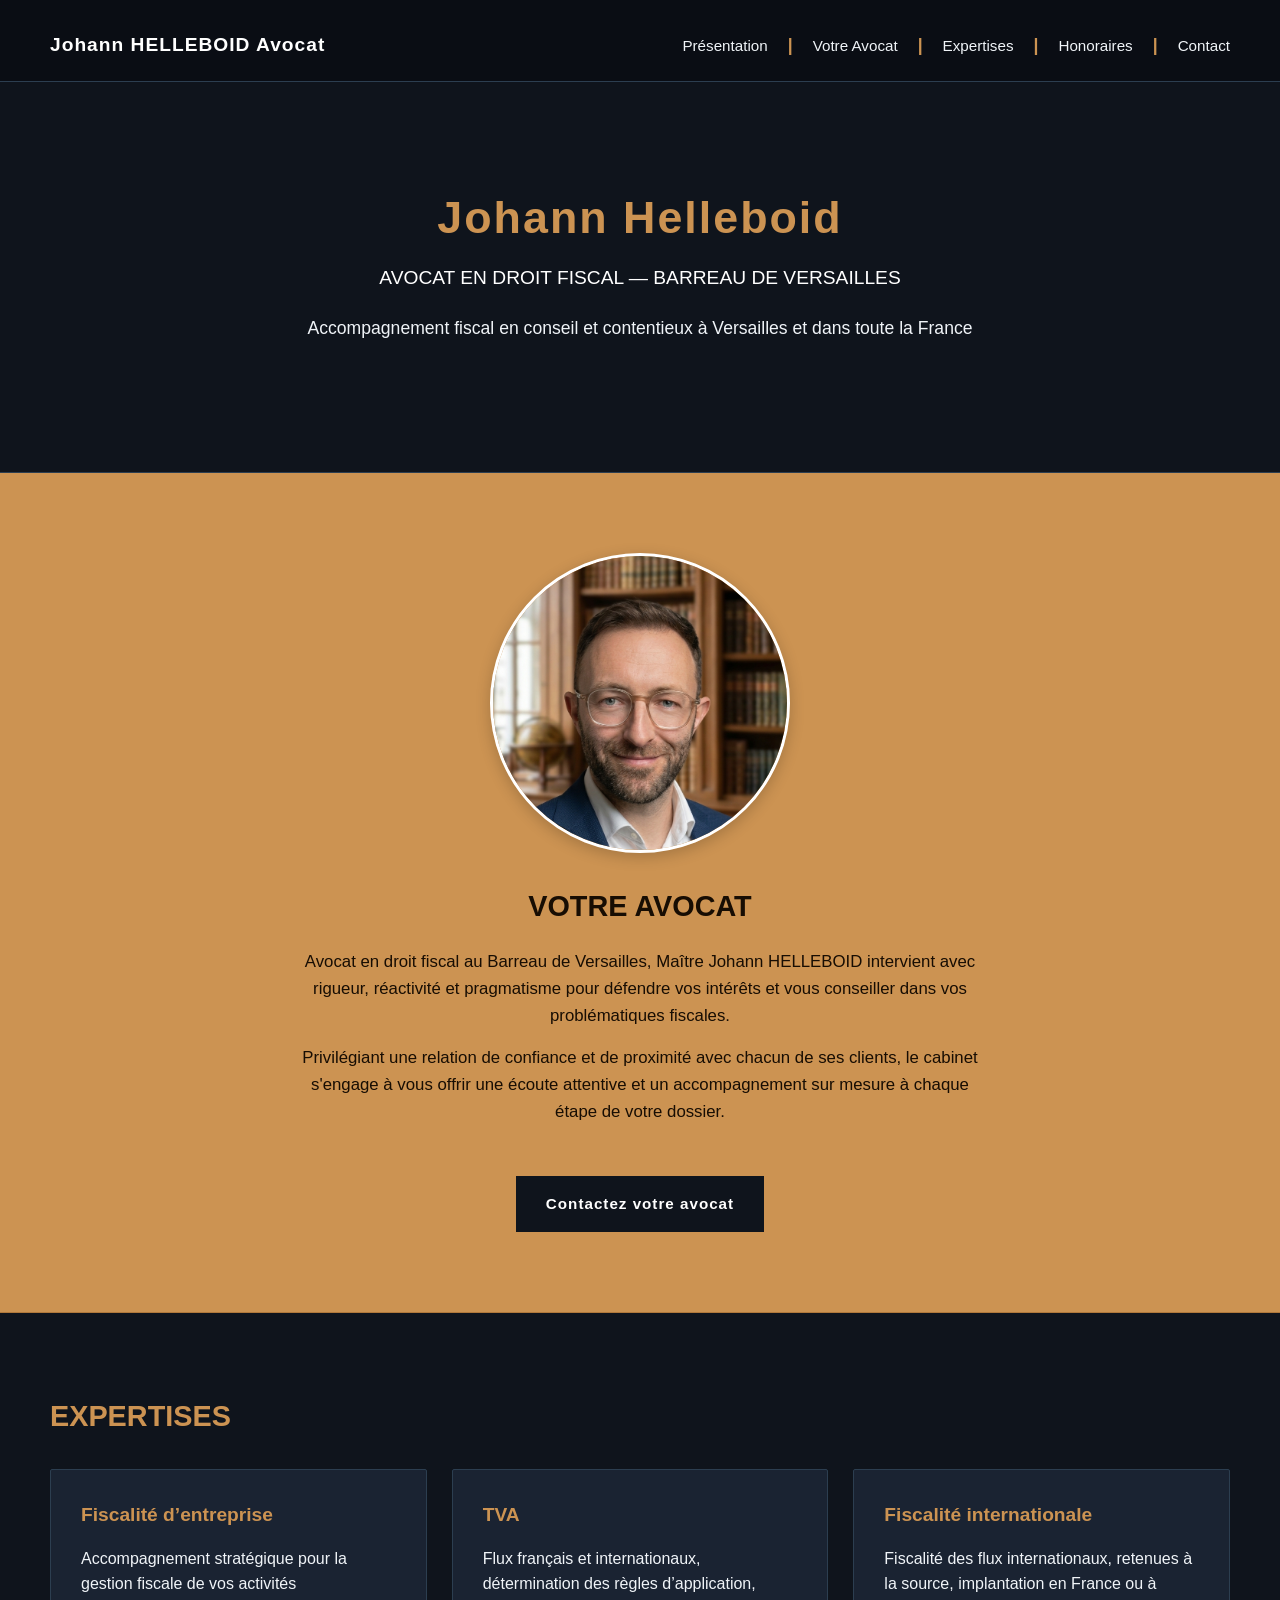
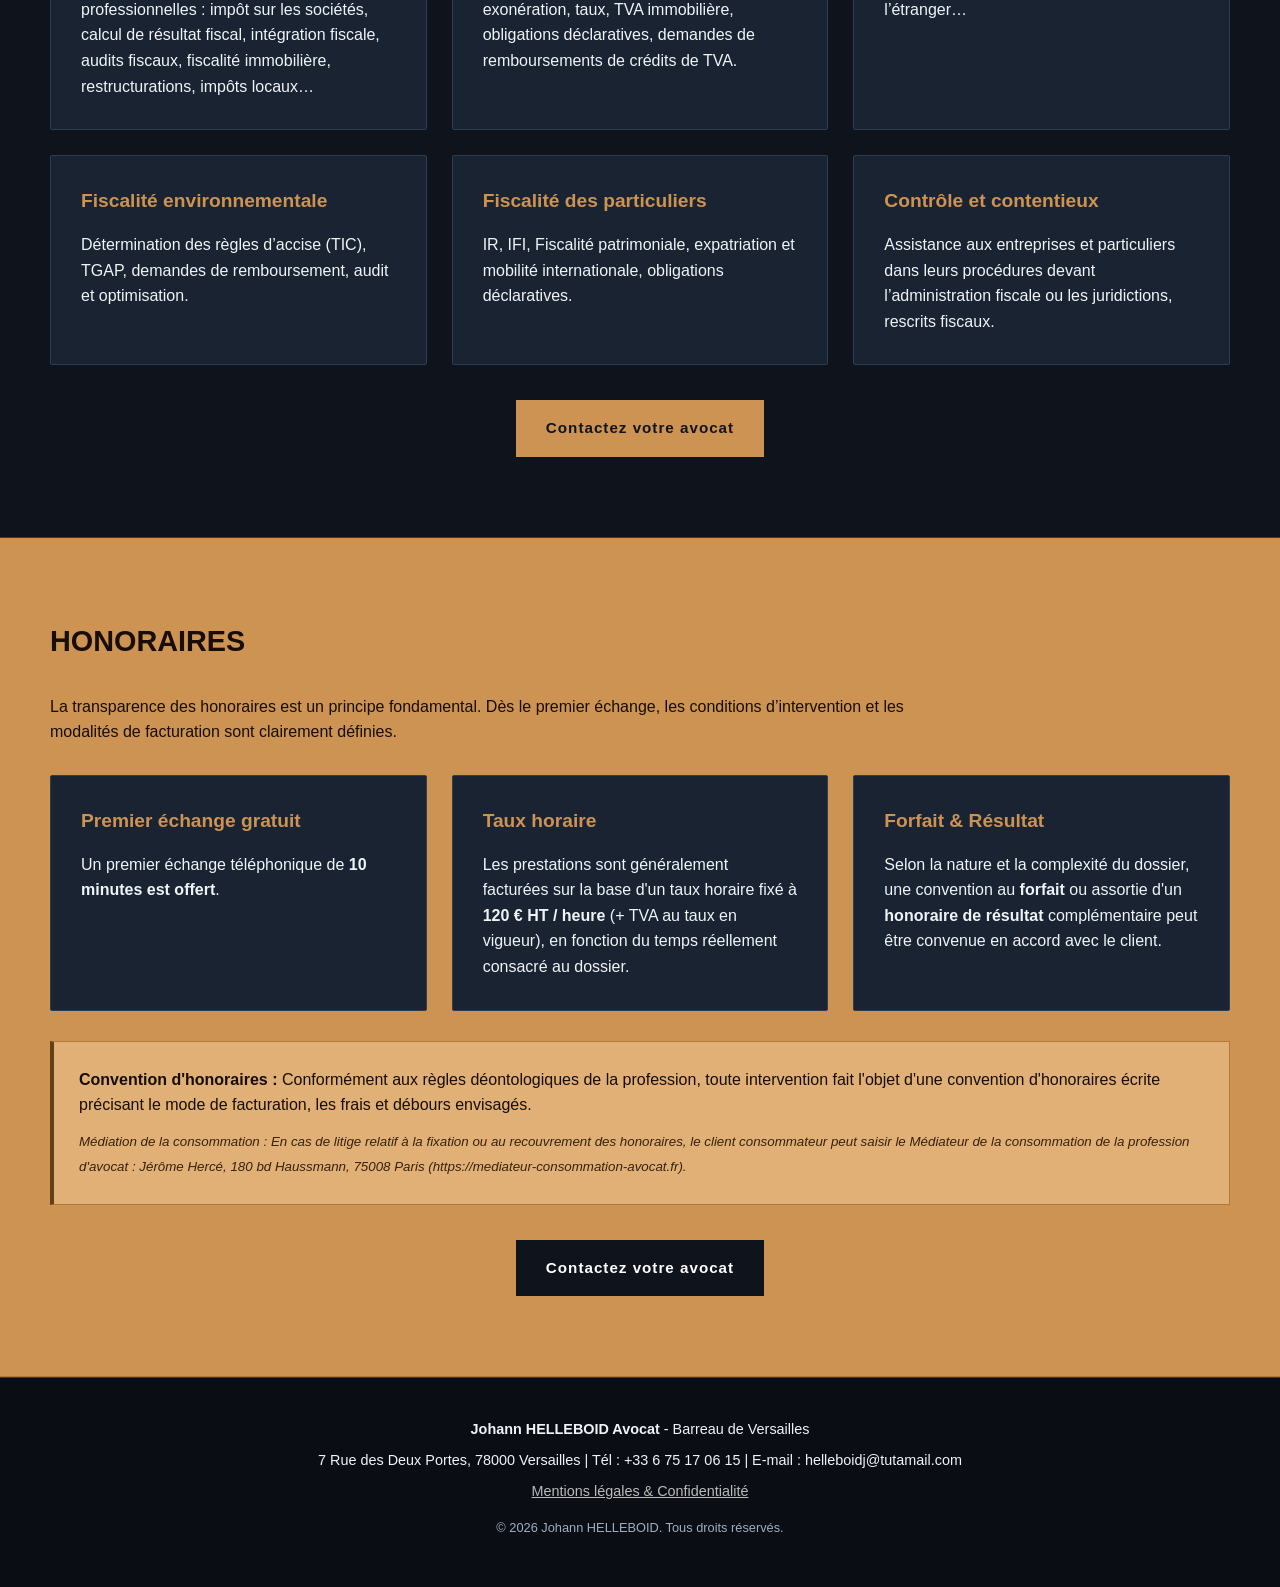
==== index.html @ 78a9ac8c "Add files via upload" ====
<!DOCTYPE html>
<html lang="fr">
<head>
    <meta charset="UTF-8">
    <meta name="viewport" content="width=device-width, initial-scale=1.0">
    <title>Johann HELLEBOID Avocat | Droit Fiscal à Versailles</title>
    <link rel="stylesheet" href="style.css">
</head>
<body>

    <!-- Barre de navigation -->
    <header class="header">
        <div class="nav-container">
            <div class="logo">Johann HELLEBOID Avocat</div>
            <nav>
                <ul class="nav-links">
                    <li><a href="#presentation">Présentation</a></li>
                    <li><a href="#votre-avocat">Votre Avocat</a></li>
                    <li><a href="#expertises">Expertises</a></li>
                    <li><a href="#honoraires">Honoraires</a></li>
                    <li><a href="contact.html">Contact</a></li>
                </ul>
            </nav>
        </div>
    </header>

    <!-- Section Présentation (Hero) -->
    <section id="presentation" class="hero">
        <div class="presentation-header">
    <h1>Johann Helleboid</h1>
    <h2>AVOCAT EN DROIT FISCAL — BARREAU DE VERSAILLES</h2>
    <p class="subtitle">Accompagnement fiscal en conseil et contentieux à Versailles et dans toute la France</p>
</div>
    </section>

    <!-- Section Votre Avocat -->
<section id="votre-avocat" class="about">
    <div class="about-container">
        <div class="about-image">
            <!-- Remplacez le nom du fichier image ci-dessous par celui de votre nouvelle photo -->
            <img src="ma-photo.jpg" alt="Maître Johann HELLEBOID - Avocat à Versailles">
        </div>
        <div class="about-content">
            <h2>VOTRE AVOCAT</h2>
            <p>
                Avocat en droit fiscal au Barreau de Versailles, Maître Johann HELLEBOID intervient avec rigueur, réactivité et pragmatisme pour défendre vos intérêts et vous conseiller dans vos problématiques fiscales.
            </p>
            <p>
                Privilégiant une relation de confiance et de proximité avec chacun de ses clients, le cabinet s'engage à vous offrir une écoute attentive et un accompagnement sur mesure à chaque étape de votre dossier.
            </p>
        </div>
    </div>

    <!-- Bouton centré -->
    <div class="section-cta">
        <a href="contact.html" class="btn-cta">Contactez votre avocat</a>
    </div>
</section>

    <!-- Section Expertises -->
    <section id="expertises" class="expertises">
        <div class="container">
            <h2>EXPERTISES</h2>
            <div class="expertises-grid">
                
                <div class="card">
                    <h3>Fiscalité d’entreprise</h3>
                    <p>Accompagnement stratégique pour la gestion fiscale de vos activités professionnelles : impôt sur les sociétés, calcul de résultat fiscal, intégration fiscale, audits fiscaux, fiscalité immobilière, restructurations, impôts locaux…</p>
                </div>

                <div class="card">
                    <h3>TVA</h3>
                    <p>Flux français et internationaux, détermination des règles d’application, exonération, taux, TVA immobilière, obligations déclaratives, demandes de remboursements de crédits de TVA.</p>
                </div>

                <div class="card">
                    <h3>Fiscalité internationale</h3>
                    <p>Fiscalité des flux internationaux, retenues à la source, implantation en France ou à l’étranger…</p>
                </div>

                <div class="card">
                    <h3>Fiscalité environnementale</h3>
                    <p>Détermination des règles d’accise (TIC), TGAP, demandes de remboursement, audit et optimisation.</p>
                </div>

                <div class="card">
                    <h3>Fiscalité des particuliers</h3>
                    <p>IR, IFI, Fiscalité patrimoniale, expatriation et mobilité internationale, obligations déclaratives.</p>
                </div>

                <div class="card">
                    <h3>Contrôle et contentieux</h3>
                    <p>Assistance aux entreprises et particuliers dans leurs procédures devant l’administration fiscale ou les juridictions, rescrits fiscaux.</p>
                </div>

            </div>

            <div class="section-cta">
                <a href="contact.html" class="btn-cta">Contactez votre avocat</a>
            </div>
        </div>
    </section>

    <!-- Section Honoraires -->
<section id="honoraires" class="honoraires">
    <div class="container">
        <h2>HONORAIRES</h2>
        <p class="honoraires-intro">
            La transparence des honoraires est un principe fondamental. Dès le premier échange, les conditions d’intervention et les modalités de facturation sont clairement définies.
        </p>

        <div class="expertises-grid">
            <div class="card">
                <h3>Premier échange gratuit</h3>
                <p>Un premier échange téléphonique de <strong>10 minutes est offert</strong>.</p>
            </div>

            <div class="card">
                <h3>Taux horaire</h3>
                <p>Les prestations sont généralement facturées sur la base d'un taux horaire fixé à <strong>120 € HT / heure</strong> (+ TVA au taux en vigueur), en fonction du temps réellement consacré au dossier.</p>
            </div>

            <div class="card">
                <h3>Forfait & Résultat</h3>
                <p>Selon la nature et la complexité du dossier, une convention au <strong>forfait</strong> ou assortie d'un <strong>honoraire de résultat</strong> complémentaire peut être convenue en accord avec le client.</p>
            </div>
        </div>

        <div class="honoraires-info">
            <p><strong>Convention d'honoraires :</strong> Conformément aux règles déontologiques de la profession, toute intervention fait l'objet d'une convention d'honoraires écrite précisant le mode de facturation, les frais et débours envisagés.</p>
            <p class="mediateur"><small><em>Médiation de la consommation : En cas de litige relatif à la fixation ou au recouvrement des honoraires, le client consommateur peut saisir le Médiateur de la consommation de la profession d'avocat : Jérôme Hercé, 180 bd Haussmann, 75008 Paris (https://mediateur-consommation-avocat.fr).</em></small></p>
        </div>

        <!-- 3ème bouton ajouté et centré -->
        <div class="section-cta">
            <a href="contact.html" class="btn-cta">Contactez votre avocat</a>
        </div>
    </div>
</section>

    <!-- Pied de page -->
    <footer class="footer">
    <div class="footer-container">
        <p><strong>Johann HELLEBOID Avocat</strong> - Barreau de Versailles </p>
        <p>7 Rue des Deux Portes, 78000 Versailles | Tél : +33 6 75 17 06 15 | E-mail : helleboidj@tutamail.com</p>
        <p><a href="mentions-legales.html" style="color: #bbb; text-decoration: underline;">Mentions légales & Confidentialité</a></p>
        <p class="copyright">&copy; 2026 Johann HELLEBOID. Tous droits réservés.</p>
    </div>
</footer>

</body>
</html>
---- style.css ----
/* Décalage sous le header fixe avec un espace d'aération */
html {
    scroll-padding-top: 130px;
    scroll-behavior: smooth;
}

@media (max-width: 900px) {
    html {
        scroll-padding-top: 150px;
    }
}

/* Variables de couleurs - Bleu Foncé & Ocre */
:root {
    --ochre-accent: #cc9352;
    --ochre-dark: #633f17;
    --dark-bg: #0f141c;
    --alt-bg: #cc9352;
    --card-dark-bg: #1a2332;
    --card-light-bg: #e0b077;
    --dark-text: #170d03;
    --light-text: #f0f4f8;
    --white-text: #ffffff;
    --border-dark: #2c3e50;
    --border-light: #b0783b;
}

* {
    box-sizing: border-box;
    margin: 0;
    padding: 0;
    font-family: 'Helvetica Neue', Arial, sans-serif;
}

body {
    background-color: var(--dark-bg);
    color: var(--light-text);
    line-height: 1.6;
    overflow-x: hidden;
}

/* Header & Nav */
.header {
    background-color: #0a0d14;
    color: var(--white-text);
    padding: 30px 50px 20px 50px;
    padding-top: max(30px, env(safe-area-inset-top));
    position: sticky;
    top: 0;
    z-index: 1000;
    border-bottom: 1px solid var(--border-dark);
    width: 100%;
}

.nav-container {
    display: flex;
    justify-content: space-between;
    align-items: center;
    max-width: 1200px;
    margin: 0 auto;
    width: 100%;
}

.logo {
    font-size: 1.2rem;
    font-weight: bold;
    letter-spacing: 1px;
    color: var(--white-text);
    word-break: break-word;
}

.nav-links {
    display: flex;
    align-items: center;
    list-style: none;
    gap: 20px;
}

.nav-links a {
    color: var(--light-text);
    text-decoration: none;
    font-size: 0.95rem;
    transition: color 0.2s;
}

.nav-links a:hover {
    color: var(--ochre-accent);
}

.nav-links li:not(:last-child)::after {
    content: "|";
    margin-left: 20px;
    color: var(--ochre-accent);
    font-weight: bold;
    font-size: 1.1rem;
}

/* Boutons CTA rectangles & Centrage Global */
.btn-cta {
    display: inline-block;
    background-color: var(--ochre-accent);
    color: #0f141c;
    padding: 14px 28px;
    text-decoration: none;
    font-weight: bold;
    font-size: 0.95rem;
    letter-spacing: 1px;
    border: 2px solid var(--ochre-accent);
    border-radius: 0;
    transition: all 0.3s ease;
    text-align: center;
    cursor: pointer;
    max-width: 100%;
}

.btn-cta:hover {
    background-color: transparent;
    color: var(--ochre-accent);
}

.section-cta {
    margin-top: 35px;
    text-align: center;
    width: 100%;
}

/* Hero / Présentation (Section Bleu Foncé) */
.hero {
    background-color: var(--dark-bg);
    padding: 100px 50px;
    text-align: center;
    border-bottom: 1px solid var(--border-dark);
}

.hero-content {
    max-width: 800px;
    margin: 0 auto;
    width: 100%;
}

.hero h1 {
    font-size: 2.8rem;
    letter-spacing: 2px;
    margin-bottom: 10px;
    color: var(--ochre-accent);
    word-wrap: break-word;
    overflow-wrap: break-word;
}

.hero h2 {
    font-size: 1.2rem;
    font-weight: normal;
    margin-bottom: 20px;
    color: var(--white-text);
    word-wrap: break-word;
}

.hero p {
    font-size: 1.1rem;
    margin-bottom: 30px;
    color: var(--light-text);
}

/* Section Votre Avocat (Section Ocre) */
.about {
    padding: 80px 50px;
    background-color: var(--alt-bg);
    color: var(--dark-text);
    border-bottom: 1px solid var(--border-light);
    text-align: center;
}

.about-container {
    max-width: 1000px;
    margin: 0 auto;
    display: flex;
    flex-direction: column;
    align-items: center;
    gap: 30px;
}

.about-image {
    flex: 0 0 auto;
    display: flex;
    justify-content: center;
}

.about-image img {
    width: 300px;
    height: 300px;
    object-fit: cover;
    object-position: 50% 43%; /* Remonte légèrement le visage */
    border-radius: 50%;
    border: 3px solid #ffffff;
    box-shadow: 0 4px 15px rgba(0, 0, 0, 0.2);
}
.about-content {
    max-width: 700px;
    text-align: center;
}

.about-content h2 {
    font-size: 1.8rem;
    margin-bottom: 20px;
    color: var(--dark-text);
}

.about-content p {
    margin-bottom: 15px;
    color: var(--dark-text);
    font-size: 1.05rem;
}

/* Adaptations des boutons CTA sur fond ocre */
.about .btn-cta, 
.honoraires .btn-cta {
    background-color: var(--dark-bg);
    color: var(--white-text);
    border-color: var(--dark-bg);
}

.about .btn-cta:hover, 
.honoraires .btn-cta:hover {
    background-color: transparent;
    color: var(--dark-bg);
}

/* Section Expertises (Section Bleu Foncé) */
.expertises {
    background-color: var(--dark-bg);
    padding: 80px 50px;
    border-bottom: 1px solid var(--border-dark);
}

.container {
    max-width: 1200px;
    margin: 0 auto;
}

.expertises h2, .honoraires h2 {
    font-size: 1.8rem;
    margin-bottom: 30px;
    color: var(--ochre-accent);
}

.expertises-grid {
    display: grid;
    grid-template-columns: repeat(3, 1fr);
    gap: 25px;
}

.card {
    background-color: var(--card-dark-bg);
    padding: 30px;
    border: 1px solid var(--border-dark);
    border-radius: 2px;
}

.card h3 {
    font-size: 1.2rem;
    margin-bottom: 15px;
    color: var(--ochre-accent);
}

.card p {
    color: var(--light-text);
}

/* Section Honoraires (Section Ocre) */
.honoraires {
    background-color: var(--alt-bg);
    color: var(--dark-text);
    padding: 80px 50px;
    border-bottom: 1px solid var(--border-light);
}

.honoraires h2 {
    color: var(--dark-text);
}

.honoraires-intro {
    margin-bottom: 30px;
    max-width: 900px;
    color: var(--dark-text);
}

.honoraires-info {
    background-color: var(--card-light-bg);
    padding: 25px;
    margin-top: 30px;
    border: 1px solid var(--border-light);
    border-left: 4px solid var(--ochre-dark);
}

.mediateur {
    color: #382109;
    margin-top: 10px;
}

/* Page Formulaire Contact */
.contact-page {
    background-color: var(--dark-bg);
    padding: 60px 20px;
    min-height: 80vh;
}

.contact-form-container {
    max-width: 800px;
    margin: 0 auto;
    background-color: var(--alt-bg);
    color: var(--dark-text);
    padding: 40px;
    border: 1px solid var(--border-light);
    box-shadow: 0 4px 20px rgba(0,0,0,0.4);
}

.contact-form-container h2 {
    font-size: 1.8rem;
    margin-bottom: 10px;
    color: var(--dark-text);
}

.contact-intro {
    color: #382109;
    margin-bottom: 30px;
}

.contact-form {
    display: flex;
    flex-direction: column;
    gap: 20px;
}

.form-row {
    display: flex;
    gap: 20px;
}

.form-group {
    display: flex;
    flex-direction: column;
    flex: 1;
}

.form-group label {
    font-weight: bold;
    font-size: 0.9rem;
    margin-bottom: 8px;
    color: var(--dark-text);
}

.form-group input, .form-group textarea {
    padding: 12px;
    background-color: #ffffff;
    border: 1px solid var(--border-light);
    color: var(--dark-text);
    font-size: 0.95rem;
    outline: none;
}

.form-group input:focus, .form-group textarea:focus {
    border-color: var(--ochre-dark);
}

.btn-submit {
    align-self: flex-start;
    margin-top: 10px;
    background-color: var(--dark-bg);
    color: var(--white-text);
    border-color: var(--dark-bg);
}

.btn-submit:hover {
    background-color: transparent;
    color: var(--dark-bg);
}

.contact-direct-info {
    margin-top: 40px;
    padding-top: 25px;
    border-top: 1px solid var(--border-light);
    color: var(--dark-text);
}

.contact-direct-info h3 {
    margin-bottom: 10px;
    color: var(--dark-text);
}

/* Page Mentions Légales */
.legal-page {
    background-color: var(--alt-bg) !important;
    color: var(--dark-text) !important;
    padding: 60px 20px;
}

.legal-page h2, .legal-page h3 {
    color: var(--dark-text) !important;
}

.legal-page a {
    color: var(--ochre-dark) !important;
}

/* Footer */
.footer {
    background-color: #0a0d14;
    color: var(--light-text);
    padding: 40px 20px;
    text-align: center;
    font-size: 0.9rem;
    border-top: 1px solid var(--border-dark);
}

.footer p {
    margin-bottom: 8px;
}

.copyright {
    color: #a0aec0;
    margin-top: 15px;
    font-size: 0.8rem;
}

/* Responsive Mobile Optimisé */
@media (max-width: 900px) {
    .header {
        padding: 35px 15px 15px 15px;
        padding-top: max(35px, calc(env(safe-area-inset-top) + 15px));
    }
    .nav-container {
        flex-direction: column;
        gap: 12px;
        text-align: center;
    }
    .logo {
        font-size: 1.1rem;
        letter-spacing: 0.5px;
    }
    .nav-links {
        flex-wrap: wrap;
        justify-content: center;
        gap: 8px;
        font-size: 0.85rem;
    }
    .nav-links li:not(:last-child)::after {
        margin-left: 8px;
        font-size: 1rem;
    }
    .hero {
        padding: 50px 15px;
    }
    .hero h1 {
        font-size: 1.75rem;
        letter-spacing: 0.5px;
    }
    .hero h2 {
        font-size: 1.05rem;
    }
    .hero p {
        font-size: 1rem;
    }
    .about, .expertises, .honoraires {
        padding: 40px 15px;
    }
    .about-container {
        flex-direction: column;
        align-items: center;
        gap: 25px;
    }
    .about-image img {
        width: 220px;
        height: 220px;
        object-fit: cover;
        object-position: 50% 43%;
    }
    .expertises-grid {
        grid-template-columns: 1fr;
    }
    .form-row {
        flex-direction: column;
    }
    .contact-form-container {
        padding: 25px 15px;
    }
}
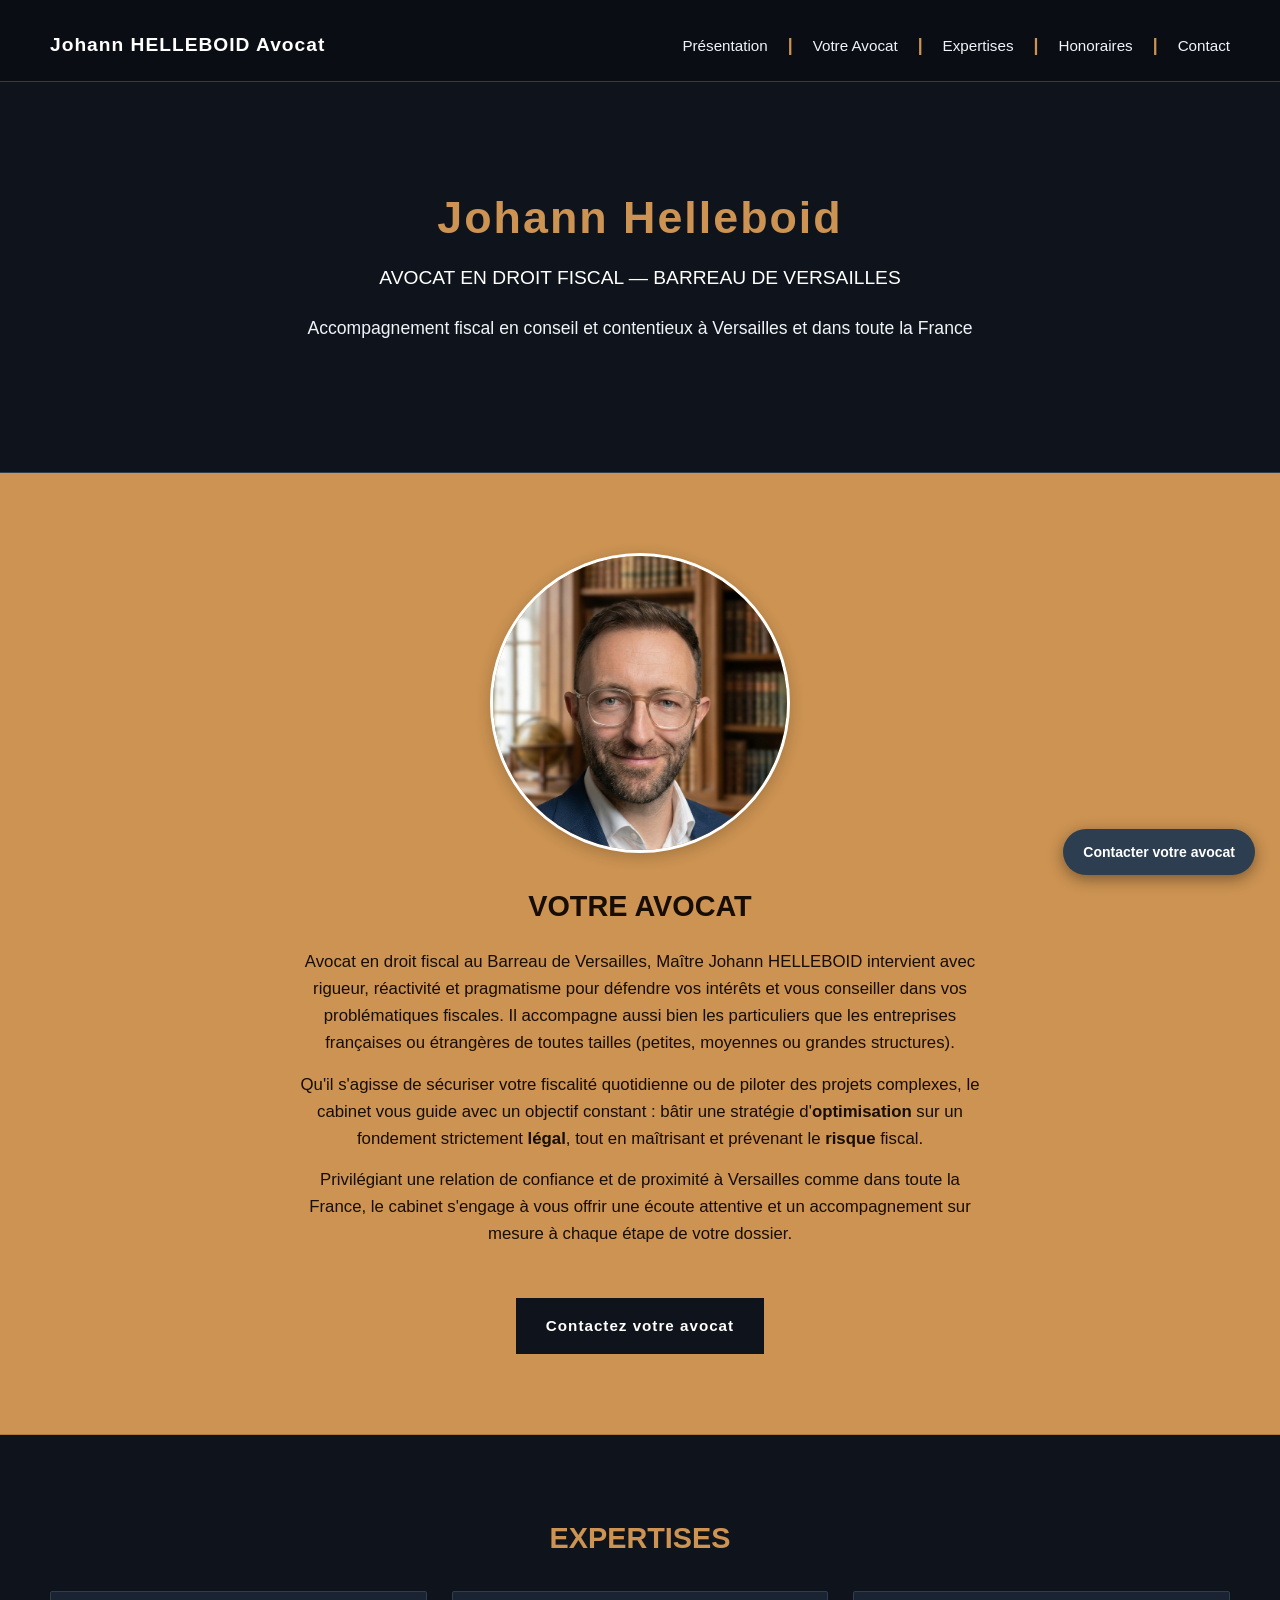
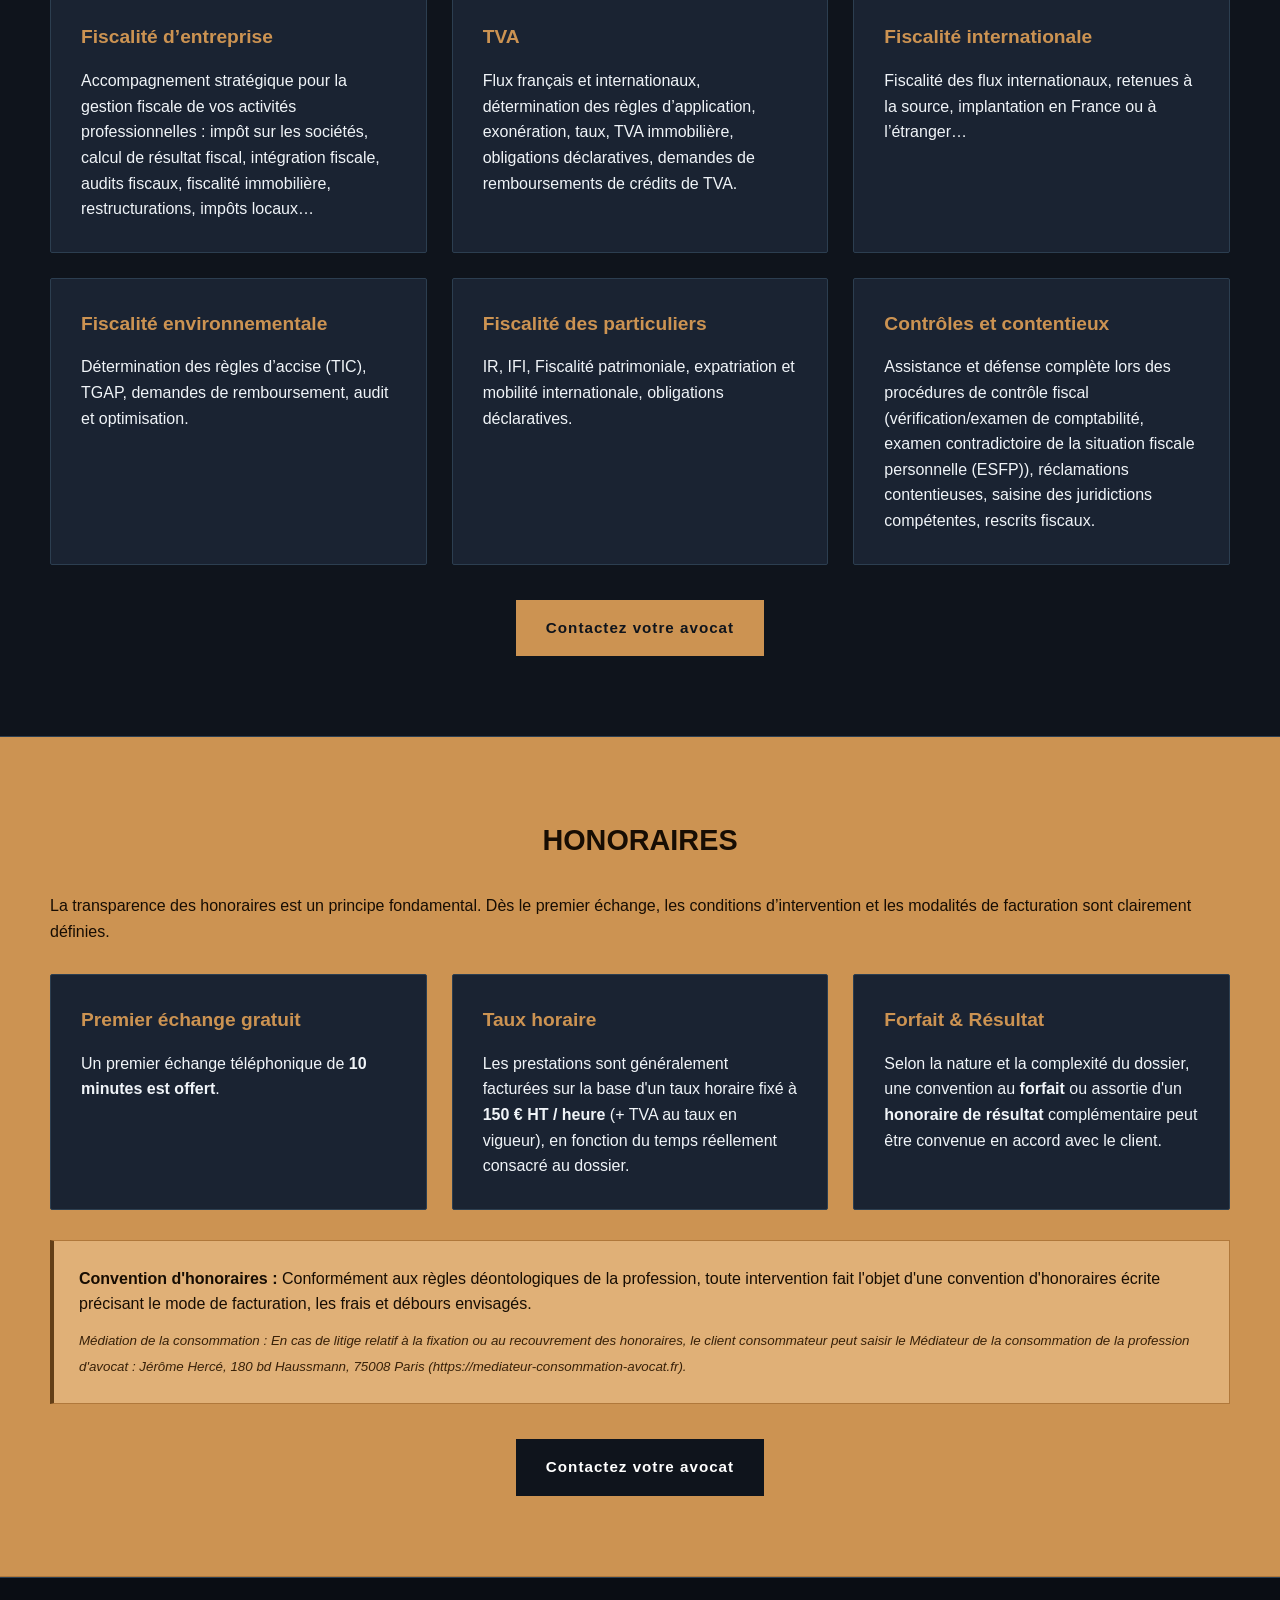
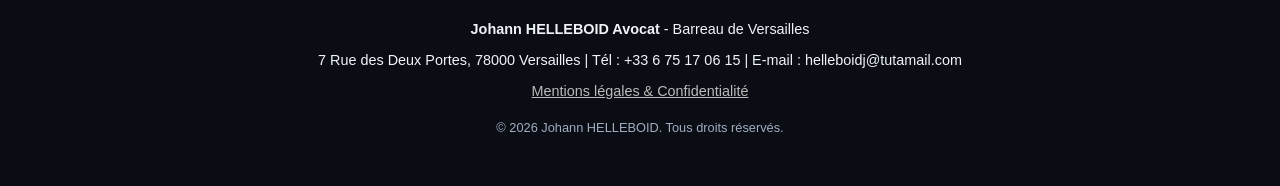
==== commit 5154ca40: "Add files via upload" ====
--- a/index.html
+++ b/index.html
@@ -27,35 +27,33 @@
     <!-- Section Présentation (Hero) -->
     <section id="presentation" class="hero">
         <div class="presentation-header">
-    <h1>Johann Helleboid</h1>
-    <h2>AVOCAT EN DROIT FISCAL — BARREAU DE VERSAILLES</h2>
-    <p class="subtitle">Accompagnement fiscal en conseil et contentieux à Versailles et dans toute la France</p>
-</div>
+            <h1>Johann Helleboid</h1>
+            <h2>AVOCAT EN DROIT FISCAL — BARREAU DE VERSAILLES</h2>
+            <p class="subtitle">Accompagnement fiscal en conseil et contentieux à Versailles et dans toute la France</p>
+        </div>
     </section>
 
     <!-- Section Votre Avocat -->
-<section id="votre-avocat" class="about">
-    <div class="about-container">
-        <div class="about-image">
-            <!-- Remplacez le nom du fichier image ci-dessous par celui de votre nouvelle photo -->
-            <img src="ma-photo.jpg" alt="Maître Johann HELLEBOID - Avocat à Versailles">
+    <section id="votre-avocat" class="about">
+        <div class="about-container">
+            <div class="about-image">
+                <img src="ma-photo.jpg" alt="Maître Johann HELLEBOID - Avocat à Versailles">
+            </div>
+            <div class="about-content">
+                <h2>VOTRE AVOCAT</h2>
+                <p>Avocat en droit fiscal au Barreau de Versailles, Maître Johann HELLEBOID intervient avec rigueur, réactivité et pragmatisme pour défendre vos intérêts et vous conseiller dans vos problématiques fiscales. Il accompagne aussi bien les particuliers que les entreprises françaises ou étrangères de toutes tailles (petites, moyennes ou grandes structures).</p>
+                
+                <p>Qu'il s'agisse de sécuriser votre fiscalité quotidienne ou de piloter des projets complexes, le cabinet vous guide avec un objectif constant : bâtir une stratégie d'<strong>optimisation</strong> sur un fondement strictement <strong>légal</strong>, tout en maîtrisant et prévenant le <strong>risque</strong> fiscal.</p>
+                
+                <p>Privilégiant une relation de confiance et de proximité à Versailles comme dans toute la France, le cabinet s'engage à vous offrir une écoute attentive et un accompagnement sur mesure à chaque étape de votre dossier.</p>
+            </div>
         </div>
-        <div class="about-content">
-            <h2>VOTRE AVOCAT</h2>
-            <p>
-                Avocat en droit fiscal au Barreau de Versailles, Maître Johann HELLEBOID intervient avec rigueur, réactivité et pragmatisme pour défendre vos intérêts et vous conseiller dans vos problématiques fiscales.
-            </p>
-            <p>
-                Privilégiant une relation de confiance et de proximité avec chacun de ses clients, le cabinet s'engage à vous offrir une écoute attentive et un accompagnement sur mesure à chaque étape de votre dossier.
-            </p>
+
+        <!-- Bouton centré -->
+        <div class="section-cta">
+            <a href="contact.html" class="btn-cta">Contactez votre avocat</a>
         </div>
-    </div>
-
-    <!-- Bouton centré -->
-    <div class="section-cta">
-        <a href="contact.html" class="btn-cta">Contactez votre avocat</a>
-    </div>
-</section>
+    </section>
 
     <!-- Section Expertises -->
     <section id="expertises" class="expertises">
@@ -89,8 +87,8 @@
                 </div>
 
                 <div class="card">
-                    <h3>Contrôle et contentieux</h3>
-                    <p>Assistance aux entreprises et particuliers dans leurs procédures devant l’administration fiscale ou les juridictions, rescrits fiscaux.</p>
+                    <h3>Contrôles et contentieux</h3>
+                    <p>Assistance et défense complète lors des procédures de contrôle fiscal (vérification/examen de comptabilité, examen contradictoire de la situation fiscale personnelle (ESFP)), réclamations contentieuses, saisine des juridictions compétentes, rescrits fiscaux.</p>
                 </div>
 
             </div>
@@ -102,51 +100,55 @@
     </section>
 
     <!-- Section Honoraires -->
-<section id="honoraires" class="honoraires">
-    <div class="container">
-        <h2>HONORAIRES</h2>
-        <p class="honoraires-intro">
-            La transparence des honoraires est un principe fondamental. Dès le premier échange, les conditions d’intervention et les modalités de facturation sont clairement définies.
-        </p>
+    <section id="honoraires" class="honoraires">
+        <div class="container">
+            <h2>HONORAIRES</h2>
+            <p class="honoraires-intro">
+                La transparence des honoraires est un principe fondamental. Dès le premier échange, les conditions d’intervention et les modalités de facturation sont clairement définies.
+            </p>
 
-        <div class="expertises-grid">
-            <div class="card">
-                <h3>Premier échange gratuit</h3>
-                <p>Un premier échange téléphonique de <strong>10 minutes est offert</strong>.</p>
+            <div class="expertises-grid">
+                <div class="card">
+                    <h3>Premier échange gratuit</h3>
+                    <p>Un premier échange téléphonique de <strong>10 minutes est offert</strong>.</p>
+                </div>
+
+                <div class="card">
+                    <h3>Taux horaire</h3>
+                    <p>Les prestations sont généralement facturées sur la base d'un taux horaire fixé à <strong>150 € HT / heure</strong> (+ TVA au taux en vigueur), en fonction du temps réellement consacré au dossier.</p>
+                </div>
+
+                <div class="card">
+                    <h3>Forfait & Résultat</h3>
+                    <p>Selon la nature et la complexité du dossier, une convention au <strong>forfait</strong> ou assortie d'un <strong>honoraire de résultat</strong> complémentaire peut être convenue en accord avec le client.</p>
+                </div>
             </div>
 
-            <div class="card">
-                <h3>Taux horaire</h3>
-                <p>Les prestations sont généralement facturées sur la base d'un taux horaire fixé à <strong>120 € HT / heure</strong> (+ TVA au taux en vigueur), en fonction du temps réellement consacré au dossier.</p>
+            <div class="honoraires-info">
+                <p><strong>Convention d'honoraires :</strong> Conformément aux règles déontologiques de la profession, toute intervention fait l'objet d'une convention d'honoraires écrite précisant le mode de facturation, les frais et débours envisagés.</p>
+                <p class="mediateur"><small><em>Médiation de la consommation : En cas de litige relatif à la fixation ou au recouvrement des honoraires, le client consommateur peut saisir le Médiateur de la consommation de la profession d'avocat : Jérôme Hercé, 180 bd Haussmann, 75008 Paris (https://mediateur-consommation-avocat.fr).</em></small></p>
             </div>
 
-            <div class="card">
-                <h3>Forfait & Résultat</h3>
-                <p>Selon la nature et la complexité du dossier, une convention au <strong>forfait</strong> ou assortie d'un <strong>honoraire de résultat</strong> complémentaire peut être convenue en accord avec le client.</p>
+            <div class="section-cta">
+                <a href="contact.html" class="btn-cta">Contactez votre avocat</a>
             </div>
         </div>
-
-        <div class="honoraires-info">
-            <p><strong>Convention d'honoraires :</strong> Conformément aux règles déontologiques de la profession, toute intervention fait l'objet d'une convention d'honoraires écrite précisant le mode de facturation, les frais et débours envisagés.</p>
-            <p class="mediateur"><small><em>Médiation de la consommation : En cas de litige relatif à la fixation ou au recouvrement des honoraires, le client consommateur peut saisir le Médiateur de la consommation de la profession d'avocat : Jérôme Hercé, 180 bd Haussmann, 75008 Paris (https://mediateur-consommation-avocat.fr).</em></small></p>
-        </div>
-
-        <!-- 3ème bouton ajouté et centré -->
-        <div class="section-cta">
-            <a href="contact.html" class="btn-cta">Contactez votre avocat</a>
-        </div>
-    </div>
-</section>
+    </section>
 
     <!-- Pied de page -->
     <footer class="footer">
-    <div class="footer-container">
-        <p><strong>Johann HELLEBOID Avocat</strong> - Barreau de Versailles </p>
-        <p>7 Rue des Deux Portes, 78000 Versailles | Tél : +33 6 75 17 06 15 | E-mail : helleboidj@tutamail.com</p>
-        <p><a href="mentions-legales.html" style="color: #bbb; text-decoration: underline;">Mentions légales & Confidentialité</a></p>
-        <p class="copyright">&copy; 2026 Johann HELLEBOID. Tous droits réservés.</p>
-    </div>
-</footer>
+        <div class="footer-container">
+            <p><strong>Johann HELLEBOID Avocat</strong> - Barreau de Versailles </p>
+            <p>7 Rue des Deux Portes, 78000 Versailles | Tél : +33 6 75 17 06 15 | E-mail : helleboidj@tutamail.com</p>
+            <p><a href="mentions-legales.html" style="color: #bbb; text-decoration: underline;">Mentions légales & Confidentialité</a></p>
+            <p class="copyright">&copy; 2026 Johann HELLEBOID. Tous droits réservés.</p>
+        </div>
+    </footer>
+
+    <!-- Bouton flottant de contact -->
+    <a href="contact.html" class="floating-contact-btn">
+        Contacter votre avocat
+    </a>
 
 </body>
 </html>
--- a/style.css
+++ b/style.css
@@ -241,6 +241,7 @@
     font-size: 1.8rem;
     margin-bottom: 30px;
     color: var(--ochre-accent);
+    text-align: center; /* Centrage des titres */
 }
 
 .expertises-grid {
@@ -280,7 +281,9 @@
 
 .honoraires-intro {
     margin-bottom: 30px;
-    max-width: 900px;
+    width: 100%;
+    max-width: 100%; /* Permet à la phrase d'occuper toute la largeur du conteneur */
+    text-align: left; /* Conserve l'alignement à gauche */
     color: var(--dark-text);
 }
 
@@ -483,4 +486,36 @@
     .contact-form-container {
         padding: 25px 15px;
     }
+}
+/* Bouton flottant "Contacter votre avocat" */
+.floating-contact-btn {
+    position: fixed;
+    bottom: 25px;
+    right: 25px;
+    background-color: #2c3e50; /* S'accorde avec le thème sombre */
+    color: #ffffff;
+    padding: 12px 20px;
+    border-radius: 30px;
+    text-decoration: none;
+    font-weight: 600;
+    font-size: 14px;
+    box-shadow: 0 4px 15px rgba(0, 0, 0, 0.4);
+    z-index: 1000;
+    transition: background-color 0.3s ease, transform 0.2s ease;
+}
+
+.floating-contact-btn:hover {
+    background-color: #34495e;
+    transform: translateY(-2px);
+    color: #ffffff;
+}
+
+/* Adaptation mobile */
+@media (max-width: 900px) {
+    .floating-contact-btn {
+        bottom: 15px;
+        right: 15px;
+        padding: 10px 16px;
+        font-size: 13px;
+    }
 }
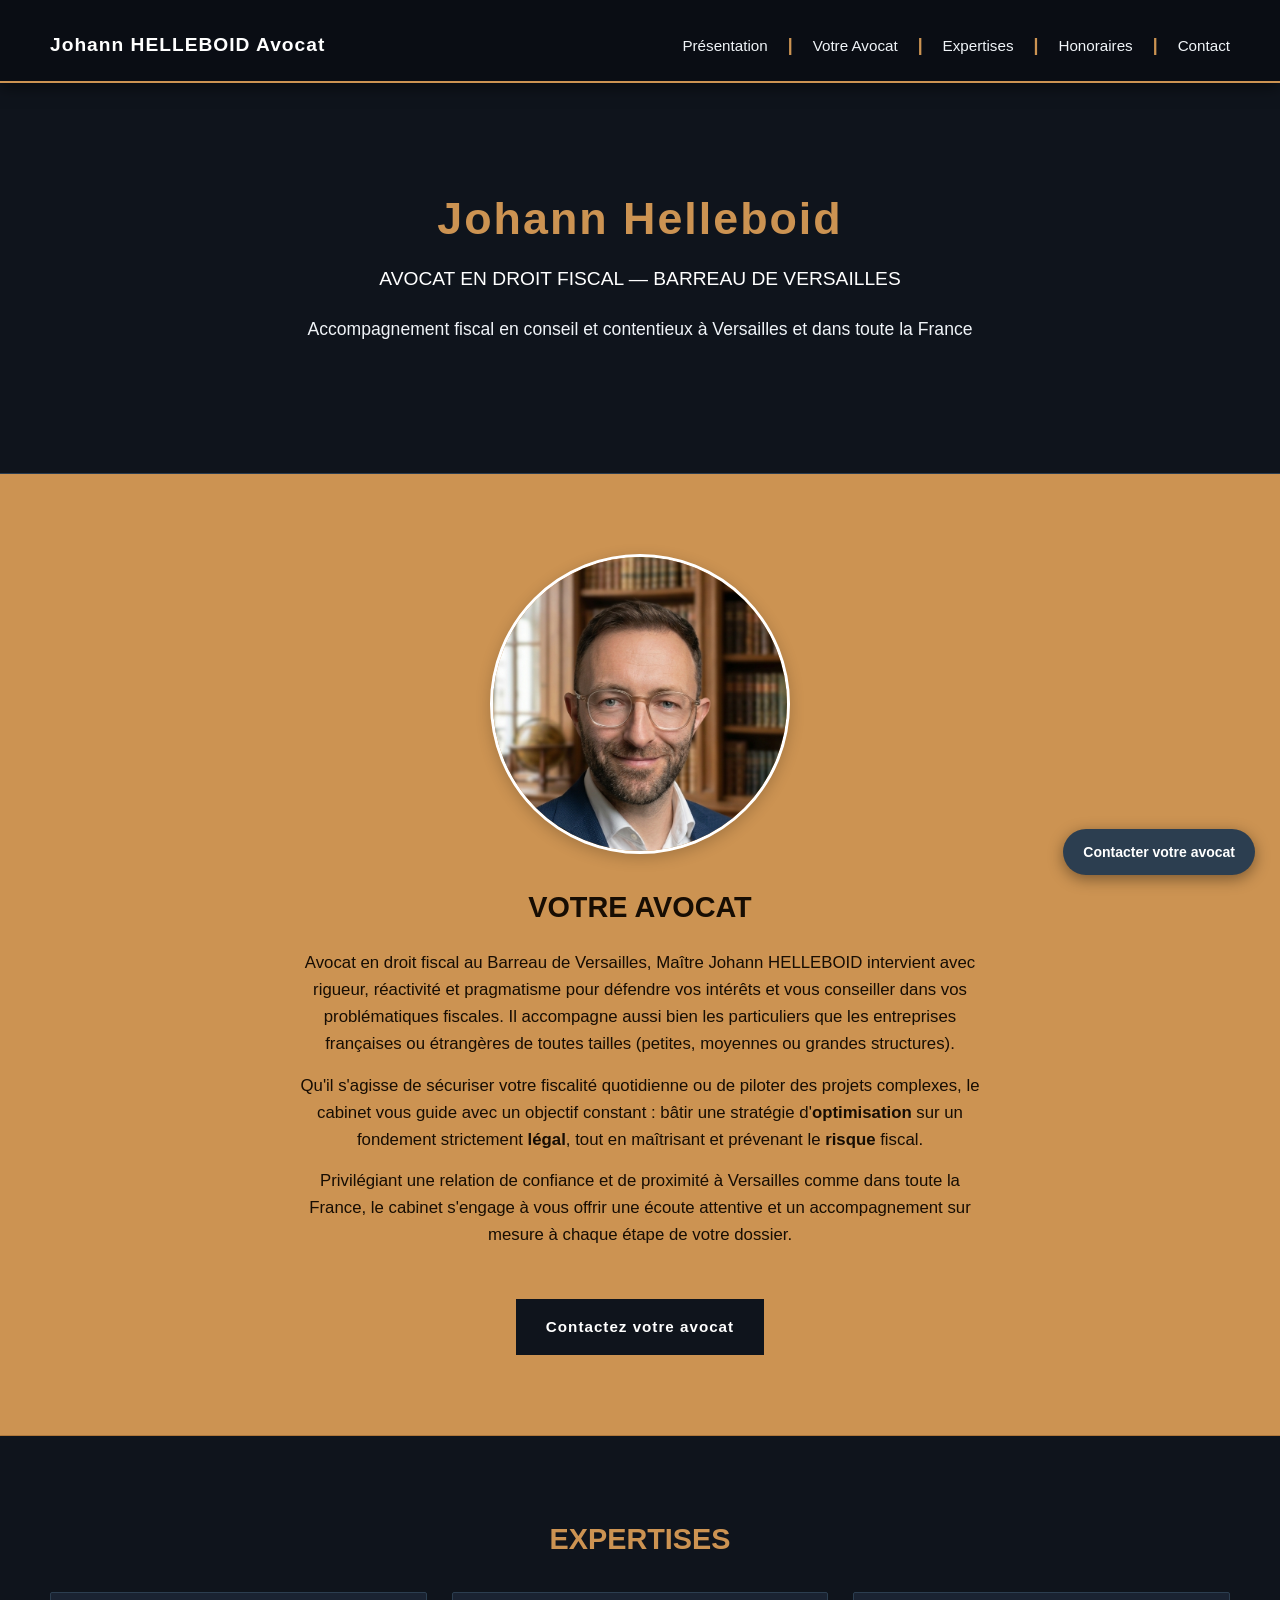
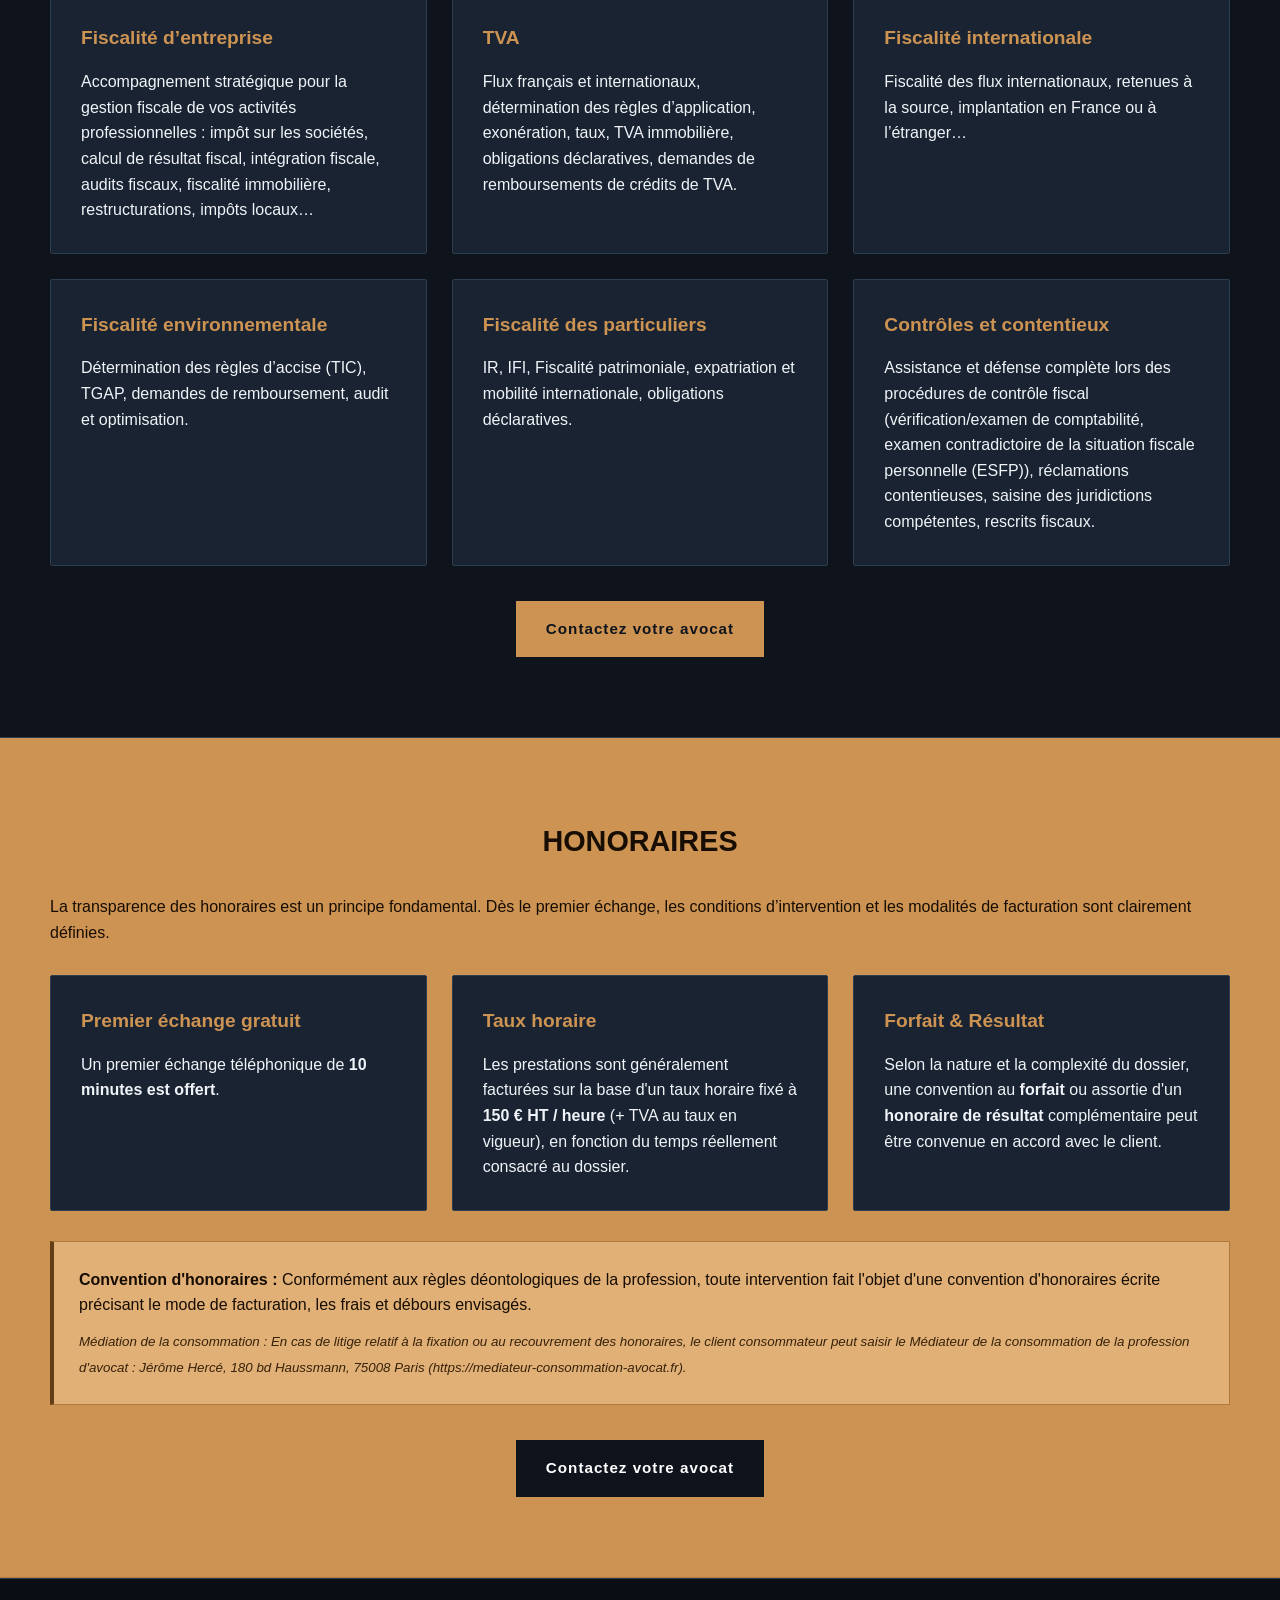
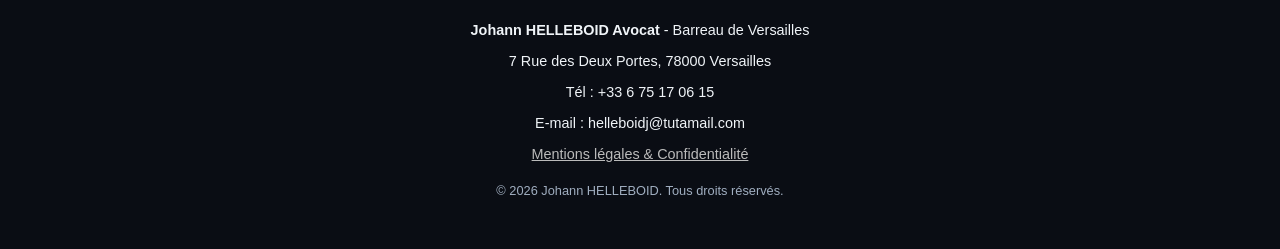
==== commit 777e74cb: "Add files via upload" ====
--- a/index.html
+++ b/index.html
@@ -138,8 +138,10 @@
     <!-- Pied de page -->
     <footer class="footer">
         <div class="footer-container">
-            <p><strong>Johann HELLEBOID Avocat</strong> - Barreau de Versailles </p>
-            <p>7 Rue des Deux Portes, 78000 Versailles | Tél : +33 6 75 17 06 15 | E-mail : helleboidj@tutamail.com</p>
+            <p><strong>Johann HELLEBOID Avocat</strong> - Barreau de Versailles</p>
+            <p>7 Rue des Deux Portes, 78000 Versailles</p>
+            <p>Tél : +33 6 75 17 06 15</p>
+            <p>E-mail : helleboidj@tutamail.com</p>
             <p><a href="mentions-legales.html" style="color: #bbb; text-decoration: underline;">Mentions légales & Confidentialité</a></p>
             <p class="copyright">&copy; 2026 Johann HELLEBOID. Tous droits réservés.</p>
         </div>
--- a/style.css
+++ b/style.css
@@ -39,7 +39,6 @@
     overflow-x: hidden;
 }
 
-/* Header & Nav */
 .header {
     background-color: #0a0d14;
     color: var(--white-text);
@@ -48,7 +47,8 @@
     position: sticky;
     top: 0;
     z-index: 1000;
-    border-bottom: 1px solid var(--border-dark);
+    border-bottom: 2px solid var(--ochre-accent); /* Ligne ocre claire nette de 2px */
+    box-shadow: 0 4px 15px rgba(0, 0, 0, 0.5); /* Ombre sous le header pour accentuer le relief */
     width: 100%;
 }
 
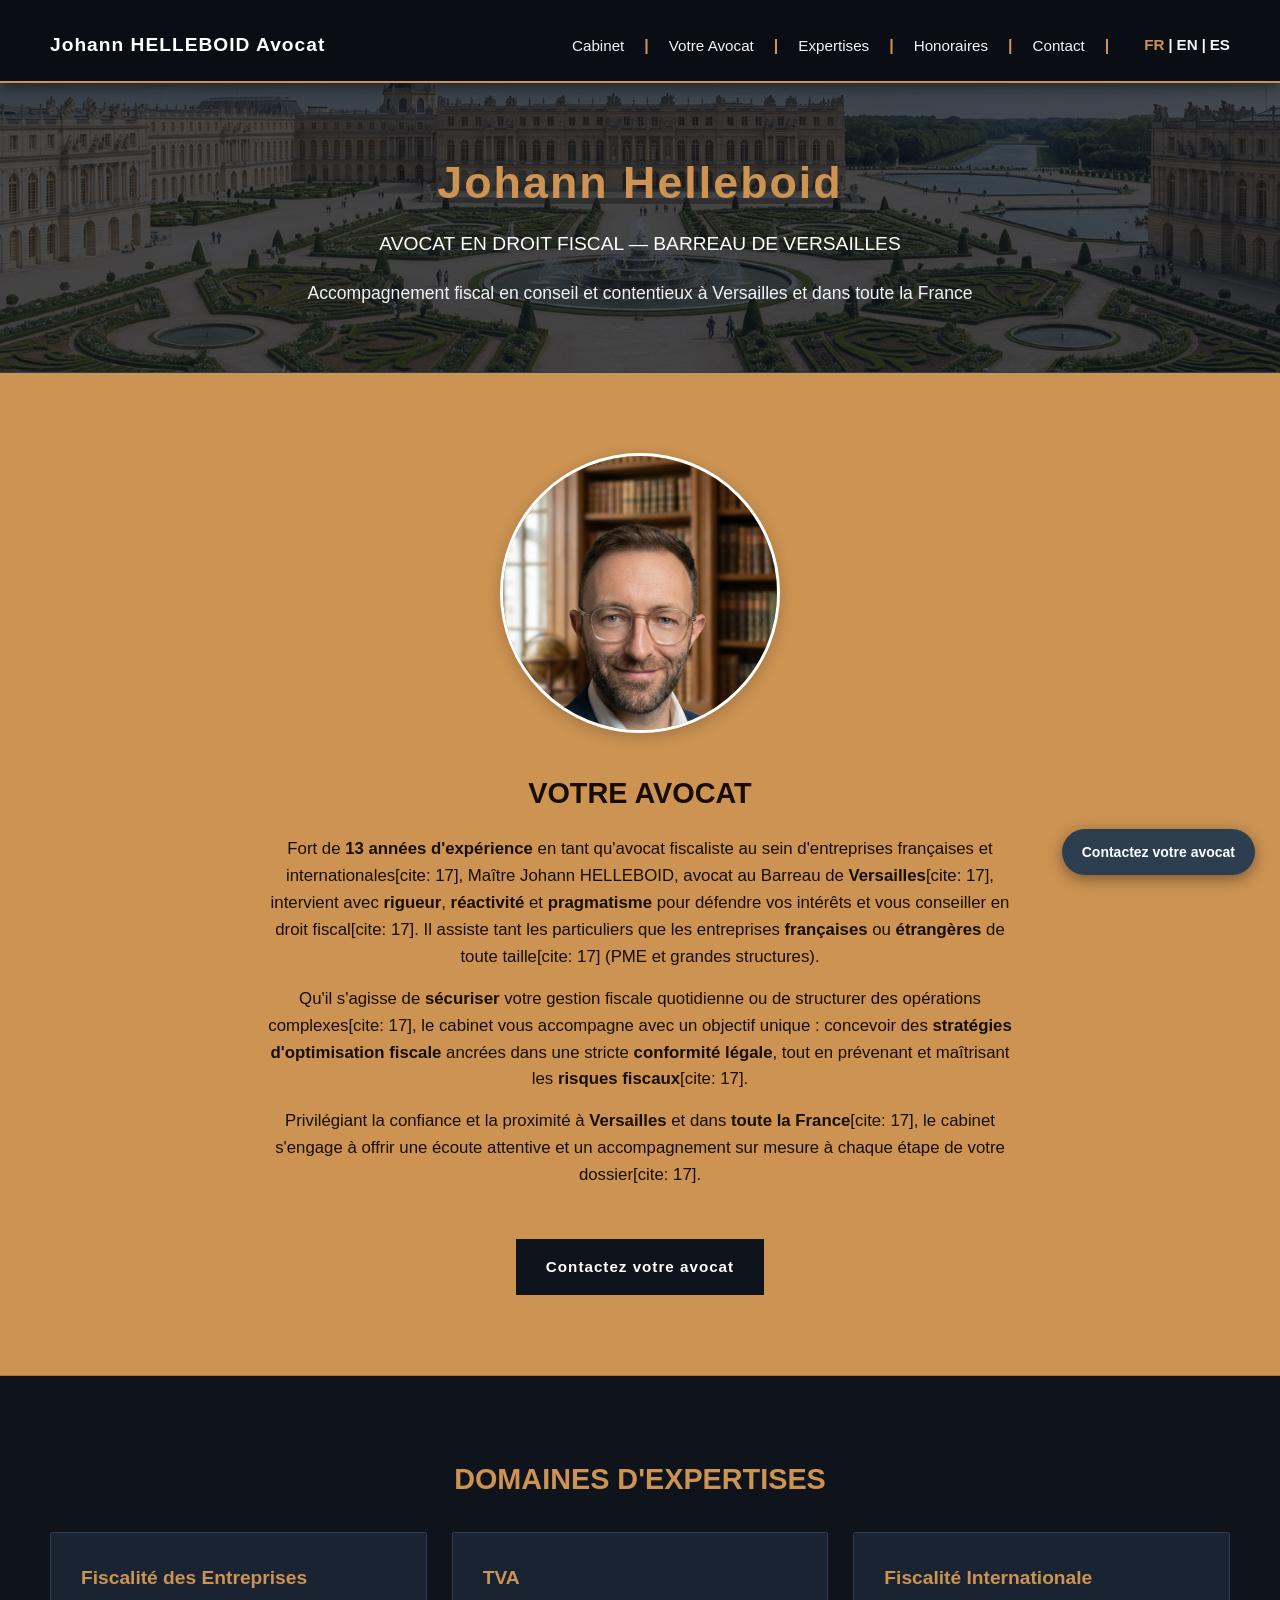
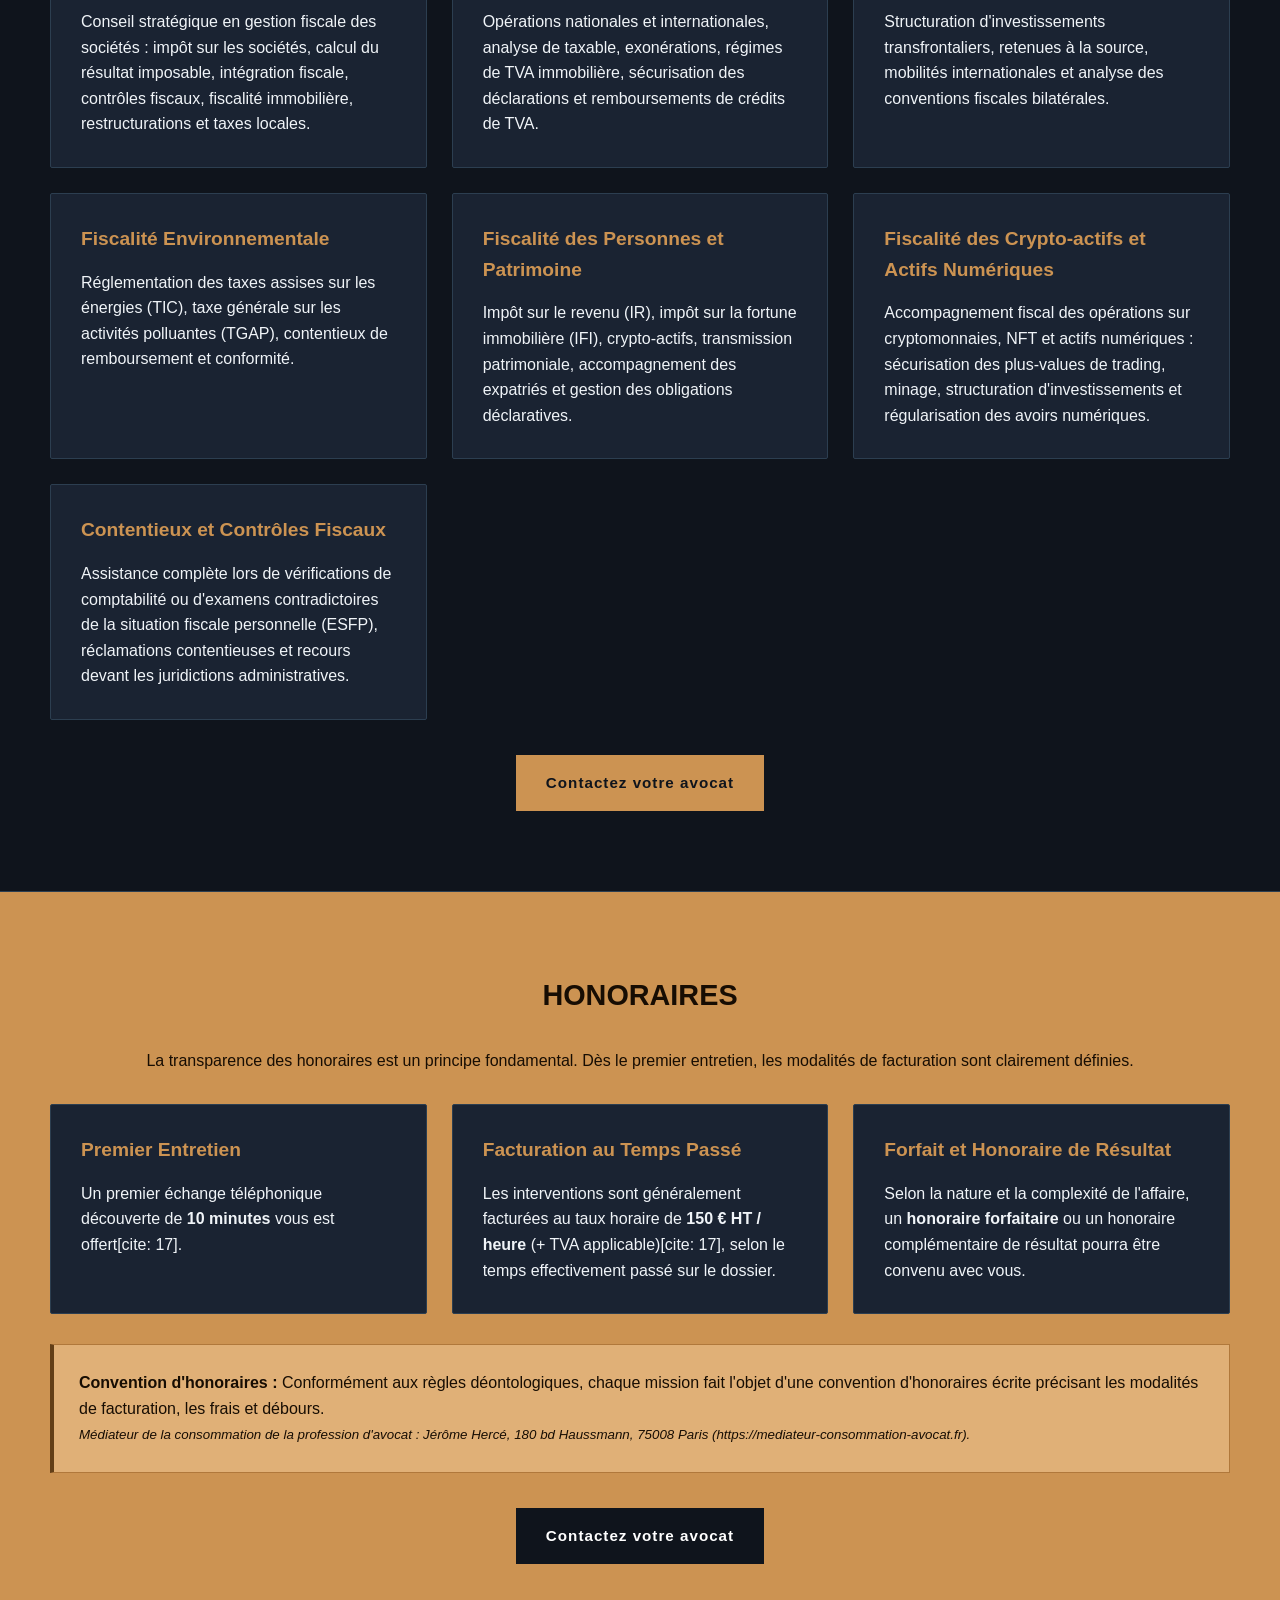
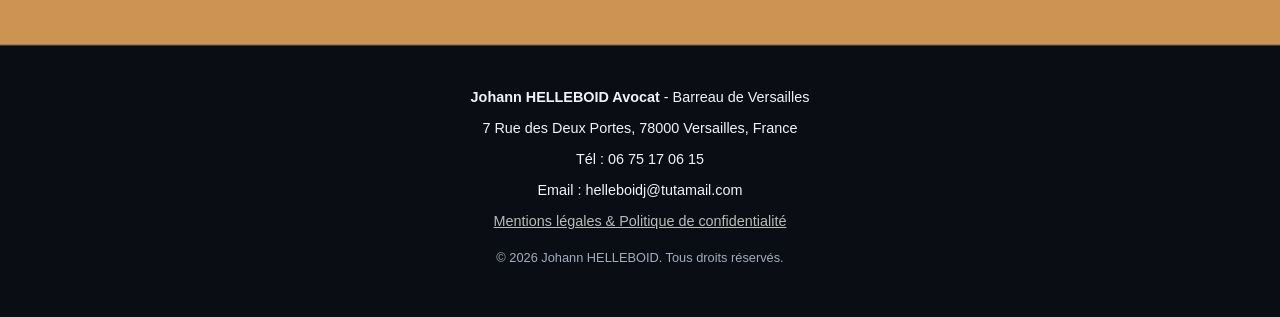
==== commit 41615635: "Add files via upload" ====
--- a/index.html
+++ b/index.html
@@ -4,27 +4,50 @@
     <meta charset="UTF-8">
     <meta name="viewport" content="width=device-width, initial-scale=1.0">
     <title>Johann HELLEBOID Avocat | Droit Fiscal à Versailles</title>
-    <link rel="stylesheet" href="style.css">
+    <link rel="stylesheet" href="style.css?v=2">
+    <style>
+        /* Hauteur fixe rigoureusement identique pour le Hero sur toutes les pages */
+        .hero {
+            position: relative;
+            background-image: linear-gradient(rgba(15, 20, 28, 0.75), rgba(15, 20, 28, 0.75)), url('Château Versailles.jpg');
+            background-size: cover;
+            background-position: center;
+            background-repeat: no-repeat;
+            height: 290px;
+            display: flex;
+            flex-direction: column;
+            justify-content: center;
+            align-items: center;
+            text-align: center;
+            padding: 0 50px;
+            border-bottom: 1px solid var(--border-dark);
+        }
+        .presentation-header {
+            width: 100%;
+            max-width: 1200px;
+        }
+    </style>
 </head>
 <body>
 
-    <!-- Barre de navigation -->
+    <!-- Header Navigation -->
     <header class="header">
         <div class="nav-container">
             <div class="logo">Johann HELLEBOID Avocat</div>
             <nav>
                 <ul class="nav-links">
-                    <li><a href="#presentation">Présentation</a></li>
+                    <li><a href="#presentation">Cabinet</a></li>
                     <li><a href="#votre-avocat">Votre Avocat</a></li>
                     <li><a href="#expertises">Expertises</a></li>
                     <li><a href="#honoraires">Honoraires</a></li>
                     <li><a href="contact.html">Contact</a></li>
+                    <li class="lang-switch"><a href="index.html" class="active">FR</a> | <a href="index-en.html">EN</a> | <a href="index-es.html">ES</a></li>
                 </ul>
             </nav>
         </div>
     </header>
 
-    <!-- Section Présentation (Hero) -->
+    <!-- Presentation Section (Hero) -->
     <section id="presentation" class="hero">
         <div class="presentation-header">
             <h1>Johann Helleboid</h1>
@@ -33,62 +56,66 @@
         </div>
     </section>
 
-    <!-- Section Votre Avocat -->
+    <!-- About Section -->
     <section id="votre-avocat" class="about">
         <div class="about-container">
             <div class="about-image">
-                <img src="ma-photo.jpg" alt="Maître Johann HELLEBOID - Avocat à Versailles">
+                <img src="ma-photo.jpg" alt="Johann HELLEBOID - Avocat fiscaliste à Versailles">
             </div>
             <div class="about-content">
                 <h2>VOTRE AVOCAT</h2>
-                <p>Avocat en droit fiscal au Barreau de Versailles, Maître Johann HELLEBOID intervient avec rigueur, réactivité et pragmatisme pour défendre vos intérêts et vous conseiller dans vos problématiques fiscales. Il accompagne aussi bien les particuliers que les entreprises françaises ou étrangères de toutes tailles (petites, moyennes ou grandes structures).</p>
+                <p>Fort de <strong>13 années d'expérience</strong> en tant qu'avocat fiscaliste au sein d'entreprises françaises et internationales[cite: 17], Maître Johann HELLEBOID, avocat au Barreau de <strong>Versailles</strong>[cite: 17], intervient avec <strong>rigueur</strong>, <strong>réactivité</strong> et <strong>pragmatisme</strong> pour défendre vos intérêts et vous conseiller en droit fiscal[cite: 17]. Il assiste tant les particuliers que les entreprises <strong>françaises</strong> ou <strong>étrangères</strong> de toute taille[cite: 17] (PME et grandes structures).</p>
                 
-                <p>Qu'il s'agisse de sécuriser votre fiscalité quotidienne ou de piloter des projets complexes, le cabinet vous guide avec un objectif constant : bâtir une stratégie d'<strong>optimisation</strong> sur un fondement strictement <strong>légal</strong>, tout en maîtrisant et prévenant le <strong>risque</strong> fiscal.</p>
+                <p>Qu'il s'agisse de <strong>sécuriser</strong> votre gestion fiscale quotidienne ou de structurer des opérations complexes[cite: 17], le cabinet vous accompagne avec un objectif unique : concevoir des <strong>stratégies d'optimisation fiscale</strong> ancrées dans une stricte <strong>conformité légale</strong>, tout en prévenant et maîtrisant les <strong>risques fiscaux</strong>[cite: 17].</p>
                 
-                <p>Privilégiant une relation de confiance et de proximité à Versailles comme dans toute la France, le cabinet s'engage à vous offrir une écoute attentive et un accompagnement sur mesure à chaque étape de votre dossier.</p>
+                <p>Privilégiant la confiance et la proximité à <strong>Versailles</strong> et dans <strong>toute la France</strong>[cite: 17], le cabinet s'engage à offrir une écoute attentive et un accompagnement sur mesure à chaque étape de votre dossier[cite: 17].</p>
             </div>
         </div>
 
-        <!-- Bouton centré -->
         <div class="section-cta">
             <a href="contact.html" class="btn-cta">Contactez votre avocat</a>
         </div>
     </section>
 
-    <!-- Section Expertises -->
+    <!-- Practice Areas Section -->
     <section id="expertises" class="expertises">
         <div class="container">
-            <h2>EXPERTISES</h2>
+            <h2>DOMAINES D'EXPERTISES</h2>
             <div class="expertises-grid">
                 
                 <div class="card">
-                    <h3>Fiscalité d’entreprise</h3>
-                    <p>Accompagnement stratégique pour la gestion fiscale de vos activités professionnelles : impôt sur les sociétés, calcul de résultat fiscal, intégration fiscale, audits fiscaux, fiscalité immobilière, restructurations, impôts locaux…</p>
+                    <h3>Fiscalité des Entreprises</h3>
+                    <p>Conseil stratégique en gestion fiscale des sociétés : impôt sur les sociétés, calcul du résultat imposable, intégration fiscale, contrôles fiscaux, fiscalité immobilière, restructurations et taxes locales.</p>
                 </div>
 
                 <div class="card">
                     <h3>TVA</h3>
-                    <p>Flux français et internationaux, détermination des règles d’application, exonération, taux, TVA immobilière, obligations déclaratives, demandes de remboursements de crédits de TVA.</p>
+                    <p>Opérations nationales et internationales, analyse de taxable, exonérations, régimes de TVA immobilière, sécurisation des déclarations et remboursements de crédits de TVA.</p>
                 </div>
 
                 <div class="card">
-                    <h3>Fiscalité internationale</h3>
-                    <p>Fiscalité des flux internationaux, retenues à la source, implantation en France ou à l’étranger…</p>
+                    <h3>Fiscalité Internationale</h3>
+                    <p>Structuration d'investissements transfrontaliers, retenues à la source, mobilités internationales et analyse des conventions fiscales bilatérales.</p>
                 </div>
 
                 <div class="card">
-                    <h3>Fiscalité environnementale</h3>
-                    <p>Détermination des règles d’accise (TIC), TGAP, demandes de remboursement, audit et optimisation.</p>
+                    <h3>Fiscalité Environnementale</h3>
+                    <p>Réglementation des taxes assises sur les énergies (TIC), taxe générale sur les activités polluantes (TGAP), contentieux de remboursement et conformité.</p>
                 </div>
 
                 <div class="card">
-                    <h3>Fiscalité des particuliers</h3>
-                    <p>IR, IFI, Fiscalité patrimoniale, expatriation et mobilité internationale, obligations déclaratives.</p>
+                    <h3>Fiscalité des Personnes et Patrimoine</h3>
+                    <p>Impôt sur le revenu (IR), impôt sur la fortune immobilière (IFI), crypto-actifs, transmission patrimoniale, accompagnement des expatriés et gestion des obligations déclaratives.</p>
                 </div>
 
                 <div class="card">
-                    <h3>Contrôles et contentieux</h3>
-                    <p>Assistance et défense complète lors des procédures de contrôle fiscal (vérification/examen de comptabilité, examen contradictoire de la situation fiscale personnelle (ESFP)), réclamations contentieuses, saisine des juridictions compétentes, rescrits fiscaux.</p>
+                    <h3>Fiscalité des Crypto-actifs et Actifs Numériques</h3>
+                    <p>Accompagnement fiscal des opérations sur cryptomonnaies, NFT et actifs numériques : sécurisation des plus-values de trading, minage, structuration d'investissements et régularisation des avoirs numériques.</p>
+                </div>
+
+                <div class="card">
+                    <h3>Contentieux et Contrôles Fiscaux</h3>
+                    <p>Assistance complète lors de vérifications de comptabilité ou d'examens contradictoires de la situation fiscale personnelle (ESFP), réclamations contentieuses et recours devant les juridictions administratives.</p>
                 </div>
 
             </div>
@@ -99,34 +126,34 @@
         </div>
     </section>
 
-    <!-- Section Honoraires -->
+    <!-- Fees Section -->
     <section id="honoraires" class="honoraires">
         <div class="container">
             <h2>HONORAIRES</h2>
             <p class="honoraires-intro">
-                La transparence des honoraires est un principe fondamental. Dès le premier échange, les conditions d’intervention et les modalités de facturation sont clairement définies.
+                La transparence des honoraires est un principe fondamental. Dès le premier entretien, les modalités de facturation sont clairement définies.
             </p>
 
             <div class="expertises-grid">
                 <div class="card">
-                    <h3>Premier échange gratuit</h3>
-                    <p>Un premier échange téléphonique de <strong>10 minutes est offert</strong>.</p>
+                    <h3>Premier Entretien</h3>
+                    <p>Un premier échange téléphonique découverte de <strong>10 minutes</strong> vous est offert[cite: 17].</p>
                 </div>
 
                 <div class="card">
-                    <h3>Taux horaire</h3>
-                    <p>Les prestations sont généralement facturées sur la base d'un taux horaire fixé à <strong>150 € HT / heure</strong> (+ TVA au taux en vigueur), en fonction du temps réellement consacré au dossier.</p>
+                    <h3>Facturation au Temps Passé</h3>
+                    <p>Les interventions sont généralement facturées au taux horaire de <strong>150 € HT / heure</strong> (+ TVA applicable)[cite: 17], selon le temps effectivement passé sur le dossier.</p>
                 </div>
 
                 <div class="card">
-                    <h3>Forfait & Résultat</h3>
-                    <p>Selon la nature et la complexité du dossier, une convention au <strong>forfait</strong> ou assortie d'un <strong>honoraire de résultat</strong> complémentaire peut être convenue en accord avec le client.</p>
+                    <h3>Forfait et Honoraire de Résultat</h3>
+                    <p>Selon la nature et la complexité de l'affaire, un <strong>honoraire forfaitaire</strong> ou un honoraire complémentaire de résultat pourra être convenu avec vous.</p>
                 </div>
             </div>
 
             <div class="honoraires-info">
-                <p><strong>Convention d'honoraires :</strong> Conformément aux règles déontologiques de la profession, toute intervention fait l'objet d'une convention d'honoraires écrite précisant le mode de facturation, les frais et débours envisagés.</p>
-                <p class="mediateur"><small><em>Médiation de la consommation : En cas de litige relatif à la fixation ou au recouvrement des honoraires, le client consommateur peut saisir le Médiateur de la consommation de la profession d'avocat : Jérôme Hercé, 180 bd Haussmann, 75008 Paris (https://mediateur-consommation-avocat.fr).</em></small></p>
+                <p><strong>Convention d'honoraires :</strong> Conformément aux règles déontologiques, chaque mission fait l'objet d'une convention d'honoraires écrite précisant les modalités de facturation, les frais et débours.</p>
+                <p class="mediateur"><small><em>Médiateur de la consommation de la profession d'avocat : Jérôme Hercé, 180 bd Haussmann, 75008 Paris (https://mediateur-consommation-avocat.fr).</em></small></p>
             </div>
 
             <div class="section-cta">
@@ -135,21 +162,21 @@
         </div>
     </section>
 
-    <!-- Pied de page -->
+    <!-- Footer -->
     <footer class="footer">
         <div class="footer-container">
             <p><strong>Johann HELLEBOID Avocat</strong> - Barreau de Versailles</p>
-            <p>7 Rue des Deux Portes, 78000 Versailles</p>
-            <p>Tél : +33 6 75 17 06 15</p>
-            <p>E-mail : helleboidj@tutamail.com</p>
-            <p><a href="mentions-legales.html" style="color: #bbb; text-decoration: underline;">Mentions légales & Confidentialité</a></p>
+            <p>7 Rue des Deux Portes, 78000 Versailles, France</p>
+            <p>Tél : 06 75 17 06 15</p>
+            <p>Email : helleboidj@tutamail.com</p>
+            <p><a href="mentions-legales.html" style="color: #bbb; text-decoration: underline;">Mentions légales & Politique de confidentialité</a></p>
             <p class="copyright">&copy; 2026 Johann HELLEBOID. Tous droits réservés.</p>
         </div>
     </footer>
 
-    <!-- Bouton flottant de contact -->
+    <!-- Floating Contact Button -->
     <a href="contact.html" class="floating-contact-btn">
-        Contacter votre avocat
+        Contactez votre avocat
     </a>
 
 </body>
--- a/style.css
+++ b/style.css
@@ -1,16 +1,6 @@
-/* Décalage sous le header fixe avec un espace d'aération */
-html {
-    scroll-padding-top: 130px;
-    scroll-behavior: smooth;
-}
-
-@media (max-width: 900px) {
-    html {
-        scroll-padding-top: 150px;
-    }
-}
-
-/* Variables de couleurs - Bleu Foncé & Ocre */
+/* ==========================================
+   1. VARIABLES & REINITIALISATION GENERALE
+   ========================================== */
 :root {
     --ochre-accent: #cc9352;
     --ochre-dark: #633f17;
@@ -32,6 +22,11 @@
     font-family: 'Helvetica Neue', Arial, sans-serif;
 }
 
+html {
+    scroll-padding-top: 130px;
+    scroll-behavior: smooth;
+}
+
 body {
     background-color: var(--dark-bg);
     color: var(--light-text);
@@ -39,16 +34,18 @@
     overflow-x: hidden;
 }
 
+/* ==========================================
+   2. HEADER & NAVIGATION
+   ========================================== */
 .header {
     background-color: #0a0d14;
     color: var(--white-text);
     padding: 30px 50px 20px 50px;
-    padding-top: max(30px, env(safe-area-inset-top));
     position: sticky;
     top: 0;
     z-index: 1000;
-    border-bottom: 2px solid var(--ochre-accent); /* Ligne ocre claire nette de 2px */
-    box-shadow: 0 4px 15px rgba(0, 0, 0, 0.5); /* Ombre sous le header pour accentuer le relief */
+    border-bottom: 2px solid var(--ochre-accent);
+    box-shadow: 0 4px 15px rgba(0, 0, 0, 0.5);
     width: 100%;
 }
 
@@ -66,7 +63,11 @@
     font-weight: bold;
     letter-spacing: 1px;
     color: var(--white-text);
-    word-break: break-word;
+}
+
+.logo a {
+    color: var(--white-text);
+    text-decoration: none;
 }
 
 .nav-links {
@@ -83,7 +84,8 @@
     transition: color 0.2s;
 }
 
-.nav-links a:hover {
+.nav-links a:hover,
+.nav-links a.active {
     color: var(--ochre-accent);
 }
 
@@ -92,10 +94,17 @@
     margin-left: 20px;
     color: var(--ochre-accent);
     font-weight: bold;
-    font-size: 1.1rem;
-}
-
-/* Boutons CTA rectangles & Centrage Global */
+}
+
+.lang-switch {
+    font-size: 0.9rem;
+    font-weight: bold;
+    margin-left: 15px;
+}
+
+/* ==========================================
+   3. BOUTONS CTA
+   ========================================== */
 .btn-cta {
     display: inline-block;
     background-color: var(--ochre-accent);
@@ -106,11 +115,9 @@
     font-size: 0.95rem;
     letter-spacing: 1px;
     border: 2px solid var(--ochre-accent);
-    border-radius: 0;
     transition: all 0.3s ease;
     text-align: center;
     cursor: pointer;
-    max-width: 100%;
 }
 
 .btn-cta:hover {
@@ -124,44 +131,37 @@
     width: 100%;
 }
 
-/* Hero / Présentation (Section Bleu Foncé) */
+/* ==========================================
+   4. SECTIONS PAGE PRINCIPALE (INDEX)
+   ========================================== */
+/* Hero Section */
 .hero {
     background-color: var(--dark-bg);
-    padding: 100px 50px;
+    padding: 100px 50px 60px;
     text-align: center;
     border-bottom: 1px solid var(--border-dark);
 }
 
-.hero-content {
-    max-width: 800px;
-    margin: 0 auto;
-    width: 100%;
-}
-
-.hero h1 {
+.presentation-header h1 {
     font-size: 2.8rem;
     letter-spacing: 2px;
     margin-bottom: 10px;
     color: var(--ochre-accent);
-    word-wrap: break-word;
-    overflow-wrap: break-word;
-}
-
-.hero h2 {
+}
+
+.presentation-header h2 {
     font-size: 1.2rem;
     font-weight: normal;
     margin-bottom: 20px;
     color: var(--white-text);
-    word-wrap: break-word;
-}
-
-.hero p {
+}
+
+.subtitle {
     font-size: 1.1rem;
-    margin-bottom: 30px;
     color: var(--light-text);
 }
 
-/* Section Votre Avocat (Section Ocre) */
+/* Section Votre Avocat (Fond Ocre) */
 .about {
     padding: 80px 50px;
     background-color: var(--alt-bg);
@@ -179,23 +179,18 @@
     gap: 30px;
 }
 
-.about-image {
-    flex: 0 0 auto;
-    display: flex;
-    justify-content: center;
-}
-
 .about-image img {
-    width: 300px;
-    height: 300px;
+    width: 280px;
+    height: 280px;
     object-fit: cover;
-    object-position: 50% 43%; /* Remonte légèrement le visage */
+    object-position: 50% 30%;
     border-radius: 50%;
     border: 3px solid #ffffff;
     box-shadow: 0 4px 15px rgba(0, 0, 0, 0.2);
 }
+
 .about-content {
-    max-width: 700px;
+    max-width: 750px;
     text-align: center;
 }
 
@@ -211,25 +206,29 @@
     font-size: 1.05rem;
 }
 
-/* Adaptations des boutons CTA sur fond ocre */
-.about .btn-cta, 
-.honoraires .btn-cta {
+.about .btn-cta {
     background-color: var(--dark-bg);
     color: var(--white-text);
     border-color: var(--dark-bg);
 }
 
-.about .btn-cta:hover, 
-.honoraires .btn-cta:hover {
+.about .btn-cta:hover {
     background-color: transparent;
     color: var(--dark-bg);
 }
 
-/* Section Expertises (Section Bleu Foncé) */
+/* Section Expertises & Honoraires */
 .expertises {
     background-color: var(--dark-bg);
     padding: 80px 50px;
     border-bottom: 1px solid var(--border-dark);
+}
+
+.honoraires {
+    background-color: var(--alt-bg);
+    color: var(--dark-text);
+    padding: 80px 50px;
+    border-bottom: 1px solid var(--border-light);
 }
 
 .container {
@@ -240,9 +239,11 @@
 .expertises h2, .honoraires h2 {
     font-size: 1.8rem;
     margin-bottom: 30px;
-    color: var(--ochre-accent);
-    text-align: center; /* Centrage des titres */
-}
+    text-align: center;
+}
+
+.expertises h2 { color: var(--ochre-accent); }
+.honoraires h2 { color: var(--dark-text); }
 
 .expertises-grid {
     display: grid;
@@ -263,27 +264,11 @@
     color: var(--ochre-accent);
 }
 
-.card p {
-    color: var(--light-text);
-}
-
-/* Section Honoraires (Section Ocre) */
-.honoraires {
-    background-color: var(--alt-bg);
-    color: var(--dark-text);
-    padding: 80px 50px;
-    border-bottom: 1px solid var(--border-light);
-}
-
-.honoraires h2 {
-    color: var(--dark-text);
-}
+.card p { color: var(--light-text); }
 
 .honoraires-intro {
     margin-bottom: 30px;
-    width: 100%;
-    max-width: 100%; /* Permet à la phrase d'occuper toute la largeur du conteneur */
-    text-align: left; /* Conserve l'alignement à gauche */
+    text-align: center;
     color: var(--dark-text);
 }
 
@@ -293,39 +278,77 @@
     margin-top: 30px;
     border: 1px solid var(--border-light);
     border-left: 4px solid var(--ochre-dark);
-}
-
-.mediateur {
-    color: #382109;
-    margin-top: 10px;
-}
-
-/* Page Formulaire Contact */
-.contact-page {
-    background-color: var(--dark-bg);
-    padding: 60px 20px;
-    min-height: 80vh;
-}
-
-.contact-form-container {
-    max-width: 800px;
+    color: var(--dark-text);
+}
+
+.honoraires .btn-cta {
+    background-color: var(--dark-bg);
+    color: var(--white-text);
+    border-color: var(--dark-bg);
+}
+
+.honoraires .btn-cta:hover {
+    background-color: transparent;
+    color: var(--dark-bg);
+}
+
+/* ==========================================
+   5. PAGE DE CONTACT (CÔTE À CÔTE SOMBRE)
+   ========================================== */
+.contact-section {
+    padding: 60px 50px;
+    background-color: var(--dark-bg);
+}
+
+.contact-grid {
+    display: grid;
+    grid-template-columns: 1fr 1fr;
+    gap: 30px;
+    max-width: 1200px;
     margin: 0 auto;
-    background-color: var(--alt-bg);
-    color: var(--dark-text);
-    padding: 40px;
-    border: 1px solid var(--border-light);
-    box-shadow: 0 4px 20px rgba(0,0,0,0.4);
-}
-
-.contact-form-container h2 {
-    font-size: 1.8rem;
+    align-items: start;
+}
+
+.contact-info-card, 
+.contact-form-card {
+    background-color: var(--card-dark-bg) !important;
+    padding: 35px !important;
+    border: 1px solid var(--border-dark) !important;
+    border-radius: 2px;
+    box-shadow: 0 4px 20px rgba(0, 0, 0, 0.4);
+    color: var(--light-text) !important;
+    width: 100%;
+}
+
+.contact-info-card h2, 
+.contact-info-card h3,
+.contact-form-card h2 {
+    color: var(--ochre-accent) !important;
+    margin-bottom: 15px;
+}
+
+.gold-divider {
+    border: 0;
+    height: 2px;
+    background: var(--ochre-accent);
+    margin: 15px 0 20px;
+}
+
+.contact-info-card p, 
+.contact-info-card li,
+.contact-info-card strong {
+    color: var(--light-text) !important;
     margin-bottom: 10px;
-    color: var(--dark-text);
-}
-
-.contact-intro {
-    color: #382109;
-    margin-bottom: 30px;
+    font-size: 0.95rem;
+}
+
+.contact-info-card ul {
+    margin-left: 20px;
+    margin-bottom: 15px;
+}
+
+.contact-info-card a {
+    color: var(--ochre-accent) !important;
 }
 
 .contact-form {
@@ -349,63 +372,67 @@
     font-weight: bold;
     font-size: 0.9rem;
     margin-bottom: 8px;
-    color: var(--dark-text);
-}
-
-.form-group input, .form-group textarea {
+    color: var(--light-text) !important;
+}
+
+.form-group input, 
+.form-group textarea {
     padding: 12px;
-    background-color: #ffffff;
+    background-color: #ffffff !important;
     border: 1px solid var(--border-light);
-    color: var(--dark-text);
+    color: var(--dark-text) !important;
     font-size: 0.95rem;
     outline: none;
-}
-
-.form-group input:focus, .form-group textarea:focus {
-    border-color: var(--ochre-dark);
+    border-radius: 0;
+}
+
+.form-group input:focus, 
+.form-group textarea:focus {
+    border-color: var(--ochre-accent);
+}
+
+.checkbox-group {
+    display: flex;
+    align-items: flex-start;
+    gap: 12px;
+    margin-top: 5px;
+}
+
+.checkbox-group input {
+    width: auto;
+    margin-top: 4px;
+    cursor: pointer;
+}
+
+.checkbox-group label {
+    color: var(--white-text) !important;
+    font-size: 0.9rem;
+    font-weight: normal;
+    cursor: pointer;
 }
 
 .btn-submit {
-    align-self: flex-start;
+    width: 100%;
+    background-color: var(--ochre-accent) !important;
+    color: #0f141c !important;
+    border: 2px solid var(--ochre-accent) !important;
+    padding: 14px;
+    font-weight: bold;
+    font-size: 0.95rem;
+    letter-spacing: 1px;
+    cursor: pointer;
+    transition: all 0.3s ease;
     margin-top: 10px;
-    background-color: var(--dark-bg);
-    color: var(--white-text);
-    border-color: var(--dark-bg);
 }
 
 .btn-submit:hover {
-    background-color: transparent;
-    color: var(--dark-bg);
-}
-
-.contact-direct-info {
-    margin-top: 40px;
-    padding-top: 25px;
-    border-top: 1px solid var(--border-light);
-    color: var(--dark-text);
-}
-
-.contact-direct-info h3 {
-    margin-bottom: 10px;
-    color: var(--dark-text);
-}
-
-/* Page Mentions Légales */
-.legal-page {
-    background-color: var(--alt-bg) !important;
-    color: var(--dark-text) !important;
-    padding: 60px 20px;
-}
-
-.legal-page h2, .legal-page h3 {
-    color: var(--dark-text) !important;
-}
-
-.legal-page a {
-    color: var(--ochre-dark) !important;
-}
-
-/* Footer */
+    background-color: transparent !important;
+    color: var(--ochre-accent) !important;
+}
+
+/* ==========================================
+   6. FOOTER & BOUTON FLOTTANT
+   ========================================== */
 .footer {
     background-color: #0a0d14;
     color: var(--light-text);
@@ -415,9 +442,7 @@
     border-top: 1px solid var(--border-dark);
 }
 
-.footer p {
-    margin-bottom: 8px;
-}
+.footer p { margin-bottom: 8px; }
 
 .copyright {
     color: #a0aec0;
@@ -425,74 +450,11 @@
     font-size: 0.8rem;
 }
 
-/* Responsive Mobile Optimisé */
-@media (max-width: 900px) {
-    .header {
-        padding: 35px 15px 15px 15px;
-        padding-top: max(35px, calc(env(safe-area-inset-top) + 15px));
-    }
-    .nav-container {
-        flex-direction: column;
-        gap: 12px;
-        text-align: center;
-    }
-    .logo {
-        font-size: 1.1rem;
-        letter-spacing: 0.5px;
-    }
-    .nav-links {
-        flex-wrap: wrap;
-        justify-content: center;
-        gap: 8px;
-        font-size: 0.85rem;
-    }
-    .nav-links li:not(:last-child)::after {
-        margin-left: 8px;
-        font-size: 1rem;
-    }
-    .hero {
-        padding: 50px 15px;
-    }
-    .hero h1 {
-        font-size: 1.75rem;
-        letter-spacing: 0.5px;
-    }
-    .hero h2 {
-        font-size: 1.05rem;
-    }
-    .hero p {
-        font-size: 1rem;
-    }
-    .about, .expertises, .honoraires {
-        padding: 40px 15px;
-    }
-    .about-container {
-        flex-direction: column;
-        align-items: center;
-        gap: 25px;
-    }
-    .about-image img {
-        width: 220px;
-        height: 220px;
-        object-fit: cover;
-        object-position: 50% 43%;
-    }
-    .expertises-grid {
-        grid-template-columns: 1fr;
-    }
-    .form-row {
-        flex-direction: column;
-    }
-    .contact-form-container {
-        padding: 25px 15px;
-    }
-}
-/* Bouton flottant "Contacter votre avocat" */
 .floating-contact-btn {
     position: fixed;
     bottom: 25px;
     right: 25px;
-    background-color: #2c3e50; /* S'accorde avec le thème sombre */
+    background-color: #2c3e50;
     color: #ffffff;
     padding: 12px 20px;
     border-radius: 30px;
@@ -501,21 +463,37 @@
     font-size: 14px;
     box-shadow: 0 4px 15px rgba(0, 0, 0, 0.4);
     z-index: 1000;
-    transition: background-color 0.3s ease, transform 0.2s ease;
-}
-
-.floating-contact-btn:hover {
-    background-color: #34495e;
-    transform: translateY(-2px);
-    color: #ffffff;
-}
-
-/* Adaptation mobile */
-@media (max-width: 900px) {
-    .floating-contact-btn {
-        bottom: 15px;
-        right: 15px;
-        padding: 10px 16px;
-        font-size: 13px;
+}
+/* Alignement Adresse + Carte côte à côte */
+.address-map-block {
+    display: flex;
+    gap: 20px;
+    align-items: center;
+    margin-bottom: 25px;
+}
+
+.address-details {
+    flex: 1;
+}
+
+.address-map {
+    flex: 1;
+    min-width: 200px;
+}
+
+.address-map iframe {
+    width: 100%;
+    border-radius: 4px;
+    border: 1px solid var(--border-dark) !important;
+    box-shadow: 0 4px 10px rgba(0, 0, 0, 0.3);
+}
+
+/* Adaptabilité sur mobile */
+@media (max-width: 600px) {
+    .address-map-block {
+        flex-direction: column;
+        align-items: stretch;
     }
-}+}
+
+/* ==========================================
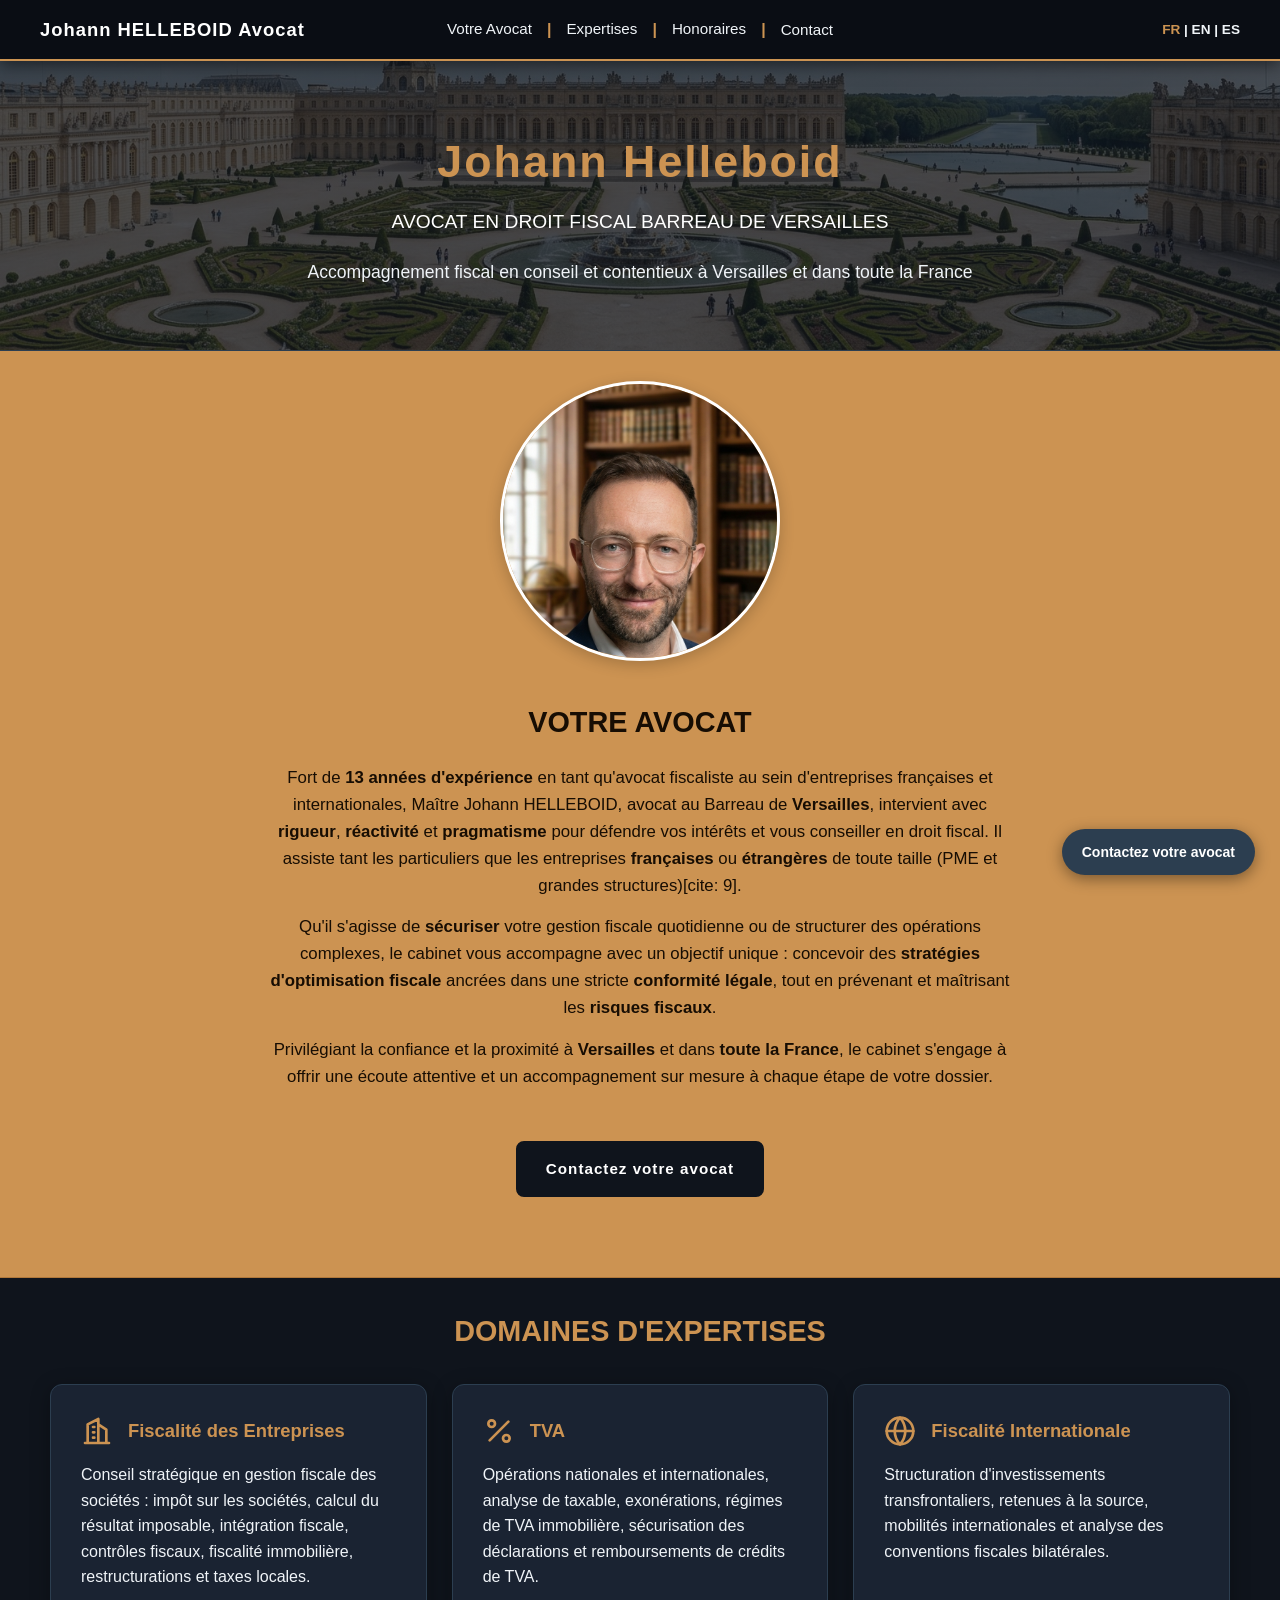
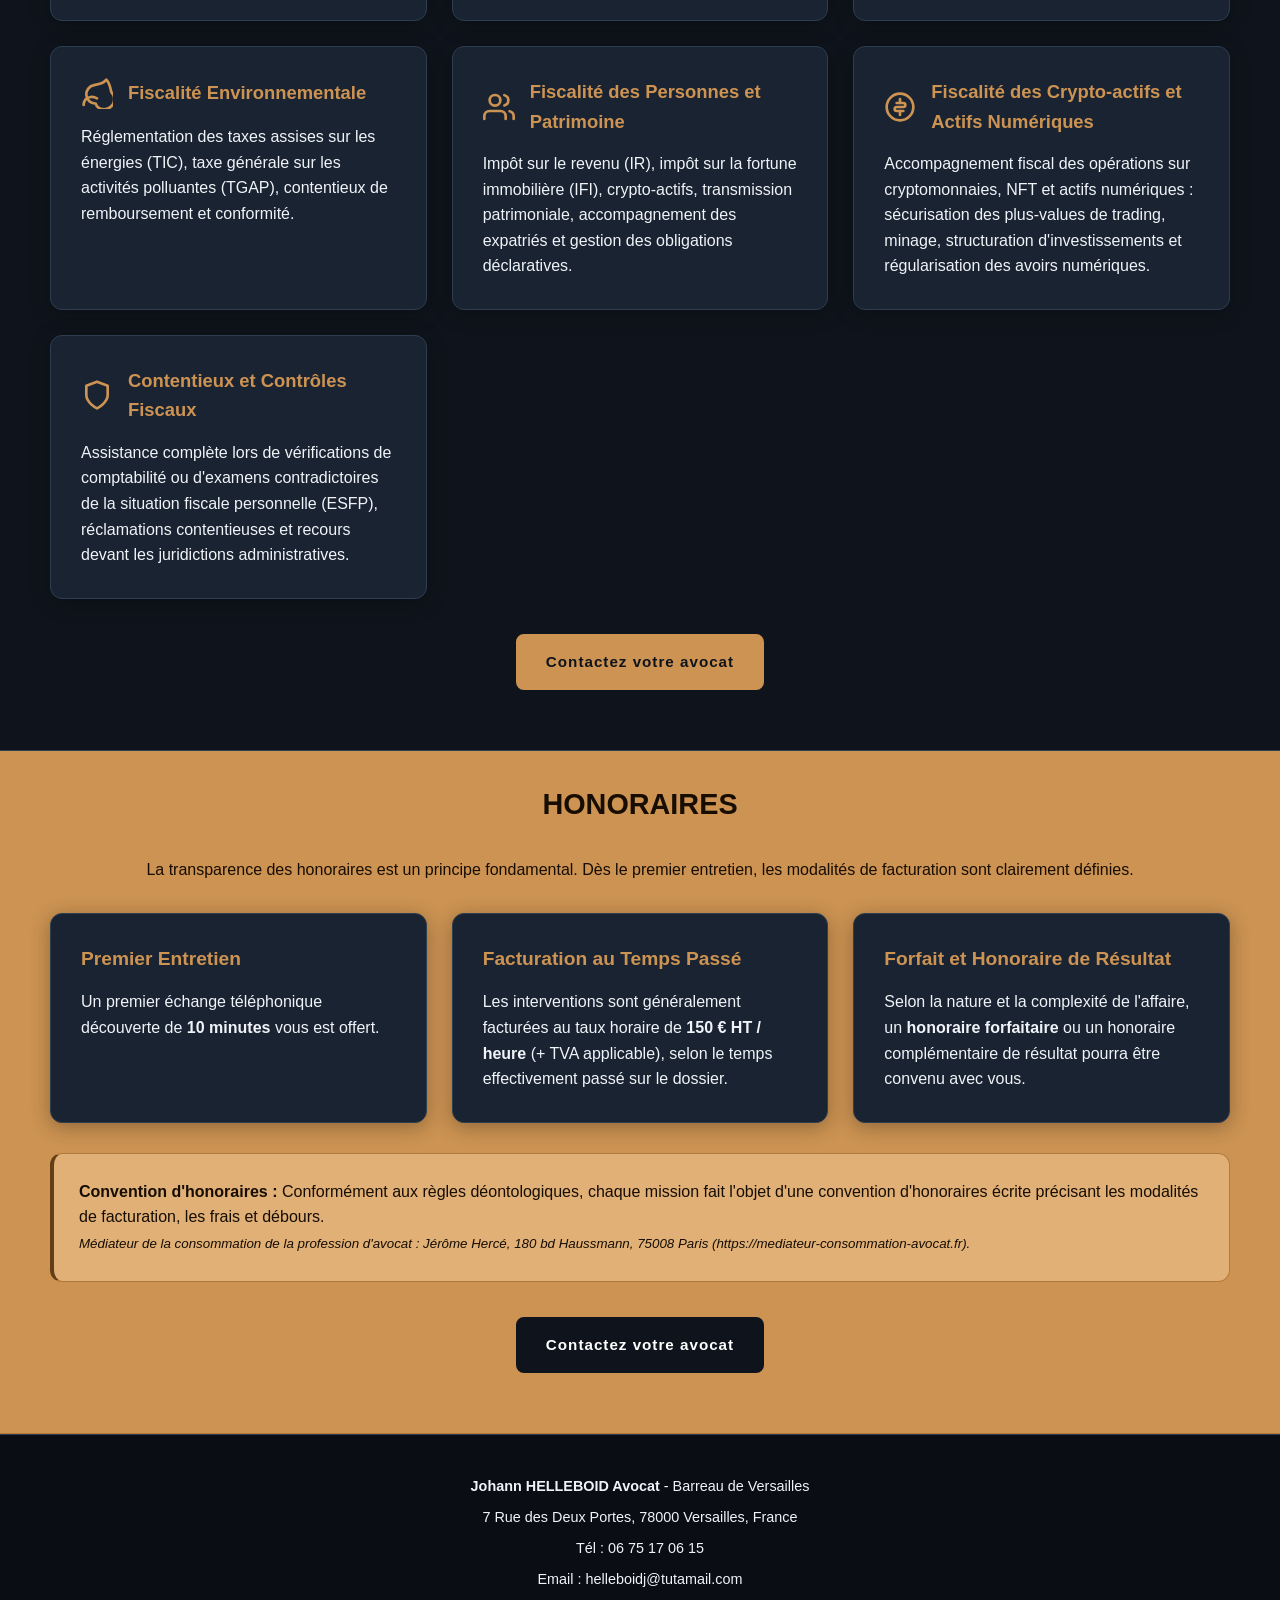
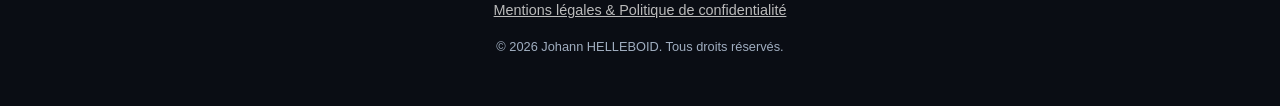
==== commit 2a735a5e: "Add files via upload" ====
--- a/index.html
+++ b/index.html
@@ -4,9 +4,8 @@
     <meta charset="UTF-8">
     <meta name="viewport" content="width=device-width, initial-scale=1.0">
     <title>Johann HELLEBOID Avocat | Droit Fiscal à Versailles</title>
-    <link rel="stylesheet" href="style.css?v=2">
+    <link rel="stylesheet" href="style.css?v=8">
     <style>
-        /* Hauteur fixe rigoureusement identique pour le Hero sur toutes les pages */
         .hero {
             position: relative;
             background-image: linear-gradient(rgba(15, 20, 28, 0.75), rgba(15, 20, 28, 0.75)), url('Château Versailles.jpg');
@@ -30,92 +29,144 @@
 </head>
 <body>
 
-    <!-- Header Navigation -->
-    <header class="header">
-        <div class="nav-container">
-            <div class="logo">Johann HELLEBOID Avocat</div>
-            <nav>
-                <ul class="nav-links">
-                    <li><a href="#presentation">Cabinet</a></li>
-                    <li><a href="#votre-avocat">Votre Avocat</a></li>
-                    <li><a href="#expertises">Expertises</a></li>
-                    <li><a href="#honoraires">Honoraires</a></li>
-                    <li><a href="contact.html">Contact</a></li>
-                    <li class="lang-switch"><a href="index.html" class="active">FR</a> | <a href="index-en.html">EN</a> | <a href="index-es.html">ES</a></li>
-                </ul>
-            </nav>
-        </div>
-    </header>
+    <!-- Header Navigation avec Menu Burger -->
+<header class="header">
+    <div class="nav-container">
+        <!-- 1. Logo à gauche -->
+        <div class="logo"><a href="index.html">Johann HELLEBOID Avocat</a></div>
+
+        <!-- 2. Rubriques centrées -->
+        <nav id="mainNav">
+            <ul class="nav-links">
+                <li><a href="#votre-avocat">Votre Avocat</a></li>
+                <li><a href="#expertises">Expertises</a></li>
+                <li><a href="#honoraires">Honoraires</a></li>
+                <li><a href="contact.html">Contact</a></li>
+            </ul>
+        </nav>
+
+        <!-- 3. Sélecteur de langues (et burger mobile) à droite -->
+        <div class="header-right">
+            <div class="lang-switch-container">
+                <a href="index.html" class="active">FR</a> | <a href="index-en.html">EN</a> | <a href="index-es.html">ES</a>
+            </div>
+            <button class="burger-menu" id="burgerBtn" aria-label="Menu">
+                <span></span>
+                <span></span>
+                <span></span>
+            </button>
+        </div>
+    </div>
+</header>
 
     <!-- Presentation Section (Hero) -->
-    <section id="presentation" class="hero">
+    <section id="presentation" class="hero scroll-fade-in">
         <div class="presentation-header">
             <h1>Johann Helleboid</h1>
-            <h2>AVOCAT EN DROIT FISCAL — BARREAU DE VERSAILLES</h2>
+            <h2>AVOCAT EN DROIT FISCAL BARREAU DE VERSAILLES</h2>
             <p class="subtitle">Accompagnement fiscal en conseil et contentieux à Versailles et dans toute la France</p>
         </div>
     </section>
 
     <!-- About Section -->
-    <section id="votre-avocat" class="about">
+    <section id="votre-avocat" class="about scroll-fade-in">
         <div class="about-container">
             <div class="about-image">
                 <img src="ma-photo.jpg" alt="Johann HELLEBOID - Avocat fiscaliste à Versailles">
             </div>
             <div class="about-content">
                 <h2>VOTRE AVOCAT</h2>
-                <p>Fort de <strong>13 années d'expérience</strong> en tant qu'avocat fiscaliste au sein d'entreprises françaises et internationales[cite: 17], Maître Johann HELLEBOID, avocat au Barreau de <strong>Versailles</strong>[cite: 17], intervient avec <strong>rigueur</strong>, <strong>réactivité</strong> et <strong>pragmatisme</strong> pour défendre vos intérêts et vous conseiller en droit fiscal[cite: 17]. Il assiste tant les particuliers que les entreprises <strong>françaises</strong> ou <strong>étrangères</strong> de toute taille[cite: 17] (PME et grandes structures).</p>
-                
-                <p>Qu'il s'agisse de <strong>sécuriser</strong> votre gestion fiscale quotidienne ou de structurer des opérations complexes[cite: 17], le cabinet vous accompagne avec un objectif unique : concevoir des <strong>stratégies d'optimisation fiscale</strong> ancrées dans une stricte <strong>conformité légale</strong>, tout en prévenant et maîtrisant les <strong>risques fiscaux</strong>[cite: 17].</p>
-                
-                <p>Privilégiant la confiance et la proximité à <strong>Versailles</strong> et dans <strong>toute la France</strong>[cite: 17], le cabinet s'engage à offrir une écoute attentive et un accompagnement sur mesure à chaque étape de votre dossier[cite: 17].</p>
-            </div>
-        </div>
-
+                <p>Fort de <strong>13 années d'expérience</strong> en tant qu'avocat fiscaliste au sein d'entreprises françaises et internationales, Maître Johann HELLEBOID, avocat au Barreau de <strong>Versailles</strong>, intervient avec <strong>rigueur</strong>, <strong>réactivité</strong> et <strong>pragmatisme</strong> pour défendre vos intérêts et vous conseiller en droit fiscal. Il assiste tant les particuliers que les entreprises <strong>françaises</strong> ou <strong>étrangères</strong> de toute taille (PME et grandes structures)[cite: 9].</p>
+                <p>Qu'il s'agisse de <strong>sécuriser</strong> votre gestion fiscale quotidienne ou de structurer des opérations complexes, le cabinet vous accompagne avec un objectif unique : concevoir des <strong>stratégies d'optimisation fiscale</strong> ancrées dans une stricte <strong>conformité légale</strong>, tout en prévenant et maîtrisant les <strong>risques fiscaux</strong>.</p>
+                <p>Privilégiant la confiance et la proximité à <strong>Versailles</strong> et dans <strong>toute la France</strong>, le cabinet s'engage à offrir une écoute attentive et un accompagnement sur mesure à chaque étape de votre dossier.</p>
+            </div>
+        </div>
         <div class="section-cta">
             <a href="contact.html" class="btn-cta">Contactez votre avocat</a>
         </div>
     </section>
 
     <!-- Practice Areas Section -->
-    <section id="expertises" class="expertises">
+    <section id="expertises" class="expertises scroll-fade-in">
         <div class="container">
             <h2>DOMAINES D'EXPERTISES</h2>
             <div class="expertises-grid">
                 
-                <div class="card">
-                    <h3>Fiscalité des Entreprises</h3>
-                    <p>Conseil stratégique en gestion fiscale des sociétés : impôt sur les sociétés, calcul du résultat imposable, intégration fiscale, contrôles fiscaux, fiscalité immobilière, restructurations et taxes locales.</p>
-                </div>
-
-                <div class="card">
-                    <h3>TVA</h3>
-                    <p>Opérations nationales et internationales, analyse de taxable, exonérations, régimes de TVA immobilière, sécurisation des déclarations et remboursements de crédits de TVA.</p>
-                </div>
-
-                <div class="card">
-                    <h3>Fiscalité Internationale</h3>
-                    <p>Structuration d'investissements transfrontaliers, retenues à la source, mobilités internationales et analyse des conventions fiscales bilatérales.</p>
-                </div>
-
-                <div class="card">
-                    <h3>Fiscalité Environnementale</h3>
-                    <p>Réglementation des taxes assises sur les énergies (TIC), taxe générale sur les activités polluantes (TGAP), contentieux de remboursement et conformité.</p>
-                </div>
-
-                <div class="card">
-                    <h3>Fiscalité des Personnes et Patrimoine</h3>
-                    <p>Impôt sur le revenu (IR), impôt sur la fortune immobilière (IFI), crypto-actifs, transmission patrimoniale, accompagnement des expatriés et gestion des obligations déclaratives.</p>
-                </div>
-
-                <div class="card">
-                    <h3>Fiscalité des Crypto-actifs et Actifs Numériques</h3>
-                    <p>Accompagnement fiscal des opérations sur cryptomonnaies, NFT et actifs numériques : sécurisation des plus-values de trading, minage, structuration d'investissements et régularisation des avoirs numériques.</p>
-                </div>
-
-                <div class="card">
-                    <h3>Contentieux et Contrôles Fiscaux</h3>
-                    <p>Assistance complète lors de vérifications de comptabilité ou d'examens contradictoires de la situation fiscale personnelle (ESFP), réclamations contentieuses et recours devant les juridictions administratives.</p>
+                <!-- 1. Fiscalité des Entreprises -->
+                <div class="expertise-card scroll-fade-in">
+                    <div class="expertise-header">
+                        <svg class="expertise-icon" viewBox="0 0 24 24"><path d="M3 21h18M5 21V7l8-4v18M19 21V11l-6-4M9 9h1M9 13h1M9 17h1"/></svg>
+                        <h3>Fiscalité des Entreprises</h3>
+                    </div>
+                    <div class="expertise-content">
+                        <p>Conseil stratégique en gestion fiscale des sociétés : impôt sur les sociétés, calcul du résultat imposable, intégration fiscale, contrôles fiscaux, fiscalité immobilière, restructurations et taxes locales.</p>
+                    </div>
+                </div>
+
+                <!-- 2. TVA -->
+                <div class="expertise-card scroll-fade-in">
+                    <div class="expertise-header">
+                        <svg class="expertise-icon" viewBox="0 0 24 24"><line x1="19" y1="5" x2="5" y2="19"></line><circle cx="6.5" cy="6.5" r="2.5"></circle><circle cx="17.5" cy="17.5" r="2.5"></circle></svg>
+                        <h3>TVA</h3>
+                    </div>
+                    <div class="expertise-content">
+                        <p>Opérations nationales et internationales, analyse de taxable, exonérations, régimes de TVA immobilière, sécurisation des déclarations et remboursements de crédits de TVA.</p>
+                    </div>
+                </div>
+
+                <!-- 3. Fiscalité Internationale -->
+                <div class="expertise-card scroll-fade-in">
+                    <div class="expertise-header">
+                        <svg class="expertise-icon" viewBox="0 0 24 24"><circle cx="12" cy="12" r="10"></circle><line x1="2" y1="12" x2="22" y2="12"></line><path d="M12 2a15.3 15.3 0 0 1 4 10 15.3 15.3 0 0 1-4 10 15.3 15.3 0 0 1-4-10 15.3 15.3 0 0 1 4-10z"></path></svg>
+                        <h3>Fiscalité Internationale</h3>
+                    </div>
+                    <div class="expertise-content">
+                        <p>Structuration d'investissements transfrontaliers, retenues à la source, mobilités internationales et analyse des conventions fiscales bilatérales.</p>
+                    </div>
+                </div>
+
+                <!-- 4. Fiscalité Environnementale -->
+                <div class="expertise-card scroll-fade-in">
+                    <div class="expertise-header">
+                        <svg class="expertise-icon" viewBox="0 0 24 24"><path d="M11 20A7 7 0 0 1 9.8 6.1C15.5 5 17 4.4 19 2c2 2 2.6 3.5 3.7 9.2A7 7 0 0 1 12 22z"></path><path d="M2 21c0-3 1.85-5.36 5.08-6C9.5 14.5 12 16 12 16"></path></svg>
+                        <h3>Fiscalité Environnementale</h3>
+                    </div>
+                    <div class="expertise-content">
+                        <p>Réglementation des taxes assises sur les énergies (TIC), taxe générale sur les activités polluantes (TGAP), contentieux de remboursement et conformité.</p>
+                    </div>
+                </div>
+
+                <!-- 5. Fiscalité des Personnes et Patrimoine -->
+                <div class="expertise-card scroll-fade-in">
+                    <div class="expertise-header">
+                        <svg class="expertise-icon" viewBox="0 0 24 24"><path d="M17 21v-2a4 4 0 0 0-4-4H5a4 4 0 0 0-4 4v2"></path><circle cx="9" cy="7" r="4"></circle><path d="M23 21v-2a4 4 0 0 0-3-3.87"></path><path d="M16 3.13a4 4 0 0 1 0 7.75"></path></svg>
+                        <h3>Fiscalité des Personnes et Patrimoine</h3>
+                    </div>
+                    <div class="expertise-content">
+                        <p>Impôt sur le revenu (IR), impôt sur la fortune immobilière (IFI), crypto-actifs, transmission patrimoniale, accompagnement des expatriés et gestion des obligations déclaratives.</p>
+                    </div>
+                </div>
+
+                <!-- 6. Fiscalité des Crypto-actifs -->
+                <div class="expertise-card scroll-fade-in">
+                    <div class="expertise-header">
+                        <svg class="expertise-icon" viewBox="0 0 24 24"><circle cx="12" cy="12" r="10"></circle><path d="M9.5 9h5a1.5 1.5 0 0 1 0 3h-5a1.5 1.5 0 0 0 0 3h5"></path><line x1="12" y1="6" x2="12" y2="9"></line><line x1="12" y1="15" x2="12" y2="18"></line></svg>
+                        <h3>Fiscalité des Crypto-actifs et Actifs Numériques</h3>
+                    </div>
+                    <div class="expertise-content">
+                        <p>Accompagnement fiscal des opérations sur cryptomonnaies, NFT et actifs numériques : sécurisation des plus-values de trading, minage, structuration d'investissements et régularisation des avoirs numériques.</p>
+                    </div>
+                </div>
+
+                <!-- 7. Contentieux et Contrôles Fiscaux -->
+                <div class="expertise-card scroll-fade-in">
+                    <div class="expertise-header">
+                        <svg class="expertise-icon" viewBox="0 0 24 24"><path d="M12 22s8-4 8-10V5l-8-3-8 3v7c0 6 8 10 8 10z"></path></svg>
+                        <h3>Contentieux et Contrôles Fiscaux</h3>
+                    </div>
+                    <div class="expertise-content">
+                        <p>Assistance complète lors de vérifications de comptabilité ou d'examens contradictoires de la situation fiscale personnelle (ESFP), réclamations contentieuses et recours devant les juridictions administratives.</p>
+                    </div>
                 </div>
 
             </div>
@@ -127,7 +178,7 @@
     </section>
 
     <!-- Fees Section -->
-    <section id="honoraires" class="honoraires">
+    <section id="honoraires" class="honoraires scroll-fade-in">
         <div class="container">
             <h2>HONORAIRES</h2>
             <p class="honoraires-intro">
@@ -137,12 +188,12 @@
             <div class="expertises-grid">
                 <div class="card">
                     <h3>Premier Entretien</h3>
-                    <p>Un premier échange téléphonique découverte de <strong>10 minutes</strong> vous est offert[cite: 17].</p>
+                    <p>Un premier échange téléphonique découverte de <strong>10 minutes</strong> vous est offert.</p>
                 </div>
 
                 <div class="card">
                     <h3>Facturation au Temps Passé</h3>
-                    <p>Les interventions sont généralement facturées au taux horaire de <strong>150 € HT / heure</strong> (+ TVA applicable)[cite: 17], selon le temps effectivement passé sur le dossier.</p>
+                    <p>Les interventions sont généralement facturées au taux horaire de <strong>150 € HT / heure</strong> (+ TVA applicable), selon le temps effectivement passé sur le dossier.</p>
                 </div>
 
                 <div class="card">
@@ -179,5 +230,48 @@
         Contactez votre avocat
     </a>
 
+    <!-- Scripts -->
+    <script>
+        // Toggle Burger
+        const burgerBtn = document.getElementById('burgerBtn');
+        const mainNav = document.getElementById('mainNav');
+
+        burgerBtn.addEventListener('click', function() {
+            burgerBtn.classList.toggle('active');
+            mainNav.classList.toggle('active');
+        });
+
+        document.querySelectorAll('.nav-links a').forEach(link => {
+            link.addEventListener('click', () => {
+                burgerBtn.classList.remove('active');
+                mainNav.classList.remove('active');
+            });
+        });
+
+        // Accordéon mobile
+        document.querySelectorAll('.expertise-card').forEach(function(card) {
+            var header = card.querySelector('.expertise-header');
+            header.addEventListener('click', function() {
+                if (window.innerWidth <= 992) {
+                    card.classList.toggle('open');
+                }
+            });
+        });
+
+        // Observer pour les animations
+        const observerOptions = { threshold: 0.15 };
+        const observer = new IntersectionObserver(function(entries, observer) {
+            entries.forEach(entry => {
+                if (entry.isIntersecting) {
+                    entry.target.classList.add('appear');
+                    observer.unobserve(entry.target);
+                }
+            });
+        }, observerOptions);
+
+        document.querySelectorAll('.scroll-fade-in').forEach(element => {
+            observer.observe(element);
+        });
+    </script>
 </body>
 </html>
--- a/style.css
+++ b/style.css
@@ -23,8 +23,8 @@
 }
 
 html {
-    scroll-padding-top: 130px;
     scroll-behavior: smooth;
+    scroll-padding-top: 31px;
 }
 
 body {
@@ -32,15 +32,26 @@
     color: var(--light-text);
     line-height: 1.6;
     overflow-x: hidden;
+    width: 100%;
+}
+
+#presentation,
+#votre-avocat,
+#expertises,
+#honoraires {
+    scroll-margin-top: 31px;
 }
 
 /* ==========================================
-   2. HEADER & NAVIGATION
+   2. HEADER & NAVIGATION (PC)
+   ========================================== */
+/* ==========================================
+   2. HEADER & NAVIGATION (PC)
    ========================================== */
 .header {
     background-color: #0a0d14;
     color: var(--white-text);
-    padding: 30px 50px 20px 50px;
+    padding: 15px 40px;
     position: sticky;
     top: 0;
     z-index: 1000;
@@ -59,10 +70,11 @@
 }
 
 .logo {
-    font-size: 1.2rem;
+    font-size: 1.15rem;
     font-weight: bold;
     letter-spacing: 1px;
-    color: var(--white-text);
+    flex: 1; /* Permet d'équilibrer l'espace à gauche */
+    text-align: left;
 }
 
 .logo a {
@@ -70,11 +82,21 @@
     text-decoration: none;
 }
 
+/* Centre la navigation principale */
+nav {
+    display: flex;
+    align-items: center;
+    justify-content: center;
+    flex: 2; /* Donne la priorité au centrage des rubriques */
+}
+
 .nav-links {
     display: flex;
     align-items: center;
     list-style: none;
-    gap: 20px;
+    gap: 15px;
+    padding: 0;
+    margin: 0;
 }
 
 .nav-links a {
@@ -91,19 +113,59 @@
 
 .nav-links li:not(:last-child)::after {
     content: "|";
-    margin-left: 20px;
+    margin-left: 15px;
     color: var(--ochre-accent);
     font-weight: bold;
-}
-
-.lang-switch {
-    font-size: 0.9rem;
+    vertical-align: middle;
+}
+
+/* Isole le bloc de droite (langues + burger) */
+.header-right {
+    display: flex;
+    align-items: center;
+    justify-content: flex-end;
+    gap: 20px;
+    flex: 1; /* Pousse le sélecteur complètement à droite */
+}
+
+.lang-switch-container {
+    font-size: 0.85rem;
     font-weight: bold;
-    margin-left: 15px;
+    color: var(--light-text);
+}
+
+.lang-switch-container a {
+    color: var(--light-text);
+    text-decoration: none;
+}
+
+.lang-switch-container a:hover,
+.lang-switch-container a.active {
+    color: var(--ochre-accent);
+}
+
+/* Bouton Burger (masqué sur PC) */
+.burger-menu {
+    display: none;
+    background: none;
+    border: none;
+    cursor: pointer;
+    flex-direction: column;
+    gap: 5px;
+    padding: 5px;
+}
+
+.burger-menu span {
+    display: block;
+    width: 26px;
+    height: 3px;
+    background-color: var(--ochre-accent);
+    border-radius: 3px;
+    transition: all 0.3s ease;
 }
 
 /* ==========================================
-   3. BOUTONS CTA
+   3. BOUTONS CTA & SECTIONS
    ========================================== */
 .btn-cta {
     display: inline-block;
@@ -118,6 +180,7 @@
     transition: all 0.3s ease;
     text-align: center;
     cursor: pointer;
+    border-radius: 8px;
 }
 
 .btn-cta:hover {
@@ -131,10 +194,6 @@
     width: 100%;
 }
 
-/* ==========================================
-   4. SECTIONS PAGE PRINCIPALE (INDEX)
-   ========================================== */
-/* Hero Section */
 .hero {
     background-color: var(--dark-bg);
     padding: 100px 50px 60px;
@@ -161,9 +220,8 @@
     color: var(--light-text);
 }
 
-/* Section Votre Avocat (Fond Ocre) */
 .about {
-    padding: 80px 50px;
+    padding: 30px 50px 80px;
     background-color: var(--alt-bg);
     color: var(--dark-text);
     border-bottom: 1px solid var(--border-light);
@@ -217,23 +275,23 @@
     color: var(--dark-bg);
 }
 
-/* Section Expertises & Honoraires */
 .expertises {
     background-color: var(--dark-bg);
-    padding: 80px 50px;
+    padding: 30px 50px 60px;
     border-bottom: 1px solid var(--border-dark);
 }
 
 .honoraires {
     background-color: var(--alt-bg);
     color: var(--dark-text);
-    padding: 80px 50px;
+    padding: 30px 50px 60px;
     border-bottom: 1px solid var(--border-light);
 }
 
 .container {
     max-width: 1200px;
     margin: 0 auto;
+    width: 100%;
 }
 
 .expertises h2, .honoraires h2 {
@@ -255,7 +313,8 @@
     background-color: var(--card-dark-bg);
     padding: 30px;
     border: 1px solid var(--border-dark);
-    border-radius: 2px;
+    border-radius: 12px !important;
+    box-shadow: 0 4px 20px rgba(0, 0, 0, 0.3);
 }
 
 .card h3 {
@@ -265,6 +324,53 @@
 }
 
 .card p { color: var(--light-text); }
+
+.expertise-card {
+    background-color: var(--card-dark-bg);
+    padding: 30px;
+    border: 1px solid var(--border-dark);
+    border-radius: 12px !important;
+    box-shadow: 0 4px 20px rgba(0, 0, 0, 0.3);
+    transition: transform 0.3s ease, border-color 0.3s ease;
+}
+
+.expertise-card:hover {
+    transform: translateY(-5px);
+    border-color: var(--ochre-accent);
+}
+
+.expertise-header {
+    display: flex;
+    align-items: center;
+    gap: 15px;
+    margin-bottom: 15px;
+}
+
+.expertise-icon {
+    width: 32px;
+    height: 32px;
+    flex-shrink: 0;
+    stroke: var(--ochre-accent);
+    fill: none;
+    stroke-width: 2;
+    stroke-linecap: round;
+    stroke-linejoin: round;
+}
+
+.expertise-header h3 {
+    font-size: 1.15rem;
+    margin: 0;
+    color: var(--ochre-accent);
+}
+
+.expertise-content {
+    display: block !important;
+    margin-top: 0;
+}
+
+.expertise-content p {
+    color: var(--light-text);
+}
 
 .honoraires-intro {
     margin-bottom: 30px;
@@ -278,6 +384,7 @@
     margin-top: 30px;
     border: 1px solid var(--border-light);
     border-left: 4px solid var(--ochre-dark);
+    border-radius: 12px !important;
     color: var(--dark-text);
 }
 
@@ -293,7 +400,7 @@
 }
 
 /* ==========================================
-   5. PAGE DE CONTACT (CÔTE À CÔTE SOMBRE)
+   4. PAGE DE CONTACT & FOOTER
    ========================================== */
 .contact-section {
     padding: 60px 50px;
@@ -309,12 +416,12 @@
     align-items: start;
 }
 
-.contact-info-card, 
+.contact-info-card,
 .contact-form-card {
     background-color: var(--card-dark-bg) !important;
     padding: 35px !important;
     border: 1px solid var(--border-dark) !important;
-    border-radius: 2px;
+    border-radius: 12px !important;
     box-shadow: 0 4px 20px rgba(0, 0, 0, 0.4);
     color: var(--light-text) !important;
     width: 100%;
@@ -383,7 +490,8 @@
     color: var(--dark-text) !important;
     font-size: 0.95rem;
     outline: none;
-    border-radius: 0;
+    border-radius: 6px;
+    width: 100%;
 }
 
 .form-group input:focus, 
@@ -423,6 +531,7 @@
     cursor: pointer;
     transition: all 0.3s ease;
     margin-top: 10px;
+    border-radius: 8px;
 }
 
 .btn-submit:hover {
@@ -430,9 +539,6 @@
     color: var(--ochre-accent) !important;
 }
 
-/* ==========================================
-   6. FOOTER & BOUTON FLOTTANT
-   ========================================== */
 .footer {
     background-color: #0a0d14;
     color: var(--light-text);
@@ -440,6 +546,7 @@
     text-align: center;
     font-size: 0.9rem;
     border-top: 1px solid var(--border-dark);
+    width: 100%;
 }
 
 .footer p { margin-bottom: 8px; }
@@ -450,6 +557,9 @@
     font-size: 0.8rem;
 }
 
+/* ==========================================
+   4. BOUTON FLOTTANT ET FOOTER
+   ========================================== */
 .floating-contact-btn {
     position: fixed;
     bottom: 25px;
@@ -464,36 +574,197 @@
     box-shadow: 0 4px 15px rgba(0, 0, 0, 0.4);
     z-index: 1000;
 }
-/* Alignement Adresse + Carte côte à côte */
-.address-map-block {
-    display: flex;
-    gap: 20px;
-    align-items: center;
-    margin-bottom: 25px;
-}
-
-.address-details {
-    flex: 1;
-}
-
-.address-map {
-    flex: 1;
-    min-width: 200px;
-}
-
-.address-map iframe {
-    width: 100%;
-    border-radius: 4px;
-    border: 1px solid var(--border-dark) !important;
-    box-shadow: 0 4px 10px rgba(0, 0, 0, 0.3);
-}
-
-/* Adaptabilité sur mobile */
-@media (max-width: 600px) {
-    .address-map-block {
-        flex-direction: column;
-        align-items: stretch;
-    }
-}
-
-/* ==========================================+
+/* =========================================================
+   5. ADAPTATION MOBILE EXCLUSIVE (max-width: 992px)
+   ========================================================= */
+@media screen and (max-width: 992px) {
+
+    /* Décalage d'affichage (scroll offset) spécifique aux mobiles */
+    html {
+        scroll-padding-top: 0px !important;
+    }
+
+    #presentation,
+    #votre-avocat,
+    #expertises,
+    #honoraires {
+        scroll-margin-top: 0px !important;
+    }
+
+    /* Empêche tout débordement horizontal de la page */
+    body, html {
+        overflow-x: hidden !important;
+        width: 100% !important;
+        max-width: 100% !important;
+    }
+
+    /* En-tête mobile : empilement vertical et centrage des 3 éléments */
+    .header {
+        padding: 15px 15px !important;
+    }
+
+    .nav-container {
+        display: flex !important;
+        flex-direction: column !important;
+        align-items: center !important;
+        justify-content: center !important;
+        gap: 12px !important;
+        width: 100% !important;
+    }
+
+    /* 1. Johann HELLEBOID Avocat (centré) */
+    .logo {
+        text-align: center !important;
+        width: 100% !important;
+        flex: none !important;
+    }
+
+    /* Masque la navigation PC par défaut sur mobile */
+    .header nav,
+    nav#mainNav {
+        display: none !important;
+    }
+
+    /* Menu déroulant des ancres au clic sur le burger */
+    .header nav.active,
+    nav#mainNav.active {
+        display: flex !important;
+        position: absolute !important;
+        top: 100% !important;
+        left: 0 !important;
+        width: 100% !important;
+        background-color: #0a0d14 !important;
+        flex-direction: column !important;
+        align-items: center !important;
+        padding: 20px !important;
+        border-bottom: 2px solid var(--ochre-accent) !important;
+        box-shadow: 0 10px 25px rgba(0, 0, 0, 0.6) !important;
+        z-index: 1000 !important;
+    }
+
+    .nav-links {
+        flex-direction: column !important;
+        gap: 15px !important;
+        align-items: center !important;
+        width: 100% !important;
+    }
+
+    .nav-links li:not(:last-child)::after {
+        content: "" !important;
+        margin: 0 !important;
+    }
+
+    /* 2 & 3. Bloc de droite transformé en colonne : 
+       Le sélecteur de langue, puis le bouton burger en dessous, tous deux centrés */
+    .header-right {
+        display: flex !important;
+        flex-direction: column !important;
+        align-items: center !important;
+        justify-content: center !important;
+        gap: 10px !important;
+        width: 100% !important;
+        flex: none !important;
+    }
+
+    .lang-switch-container {
+        text-align: center !important;
+        width: 100% !important;
+    }
+
+    .burger-menu {
+        display: flex !important;
+        margin: 0 auto !important;
+    }
+
+    .burger-menu.active span:nth-child(1) {
+        transform: rotate(45deg) translate(5px, 5px);
+    }
+    .burger-menu.active span:nth-child(2) {
+        opacity: 0;
+    }
+    .burger-menu.active span:nth-child(3) {
+        transform: rotate(-45deg) translate(6px, -6px);
+    }
+
+    /* Formulaire de contact : Nom et Prénom alignés horizontalement */
+    .form-row {
+        flex-direction: row !important;
+        align-items: flex-end !important;
+        gap: 12px !important;
+        width: 100% !important;
+    }
+
+    .form-row .form-group {
+        flex: 1 !important;
+        min-width: 0 !important;
+    }
+
+    .form-row input {
+        width: 100% !important;
+    }
+
+    /* Grilles et conteneurs généraux en colonne unique pour éviter le débordement */
+    .contact-grid {
+        display: flex !important;
+        flex-direction: column !important;
+        gap: 25px !important;
+        width: 100% !important;
+    }
+
+    .contact-form-card { order: 1 !important; width: 100% !important; }
+    .contact-info-card { order: 2 !important; width: 100% !important; }
+
+    .hero, .hero.contact-hero {
+        height: auto !important;
+        padding: 40px 15px 30px !important;
+    }
+
+    .hero h1, .hero.contact-hero h1 { 
+        font-size: 1.5rem !important; 
+        word-break: break-word !important; 
+    }
+
+    .about-container { flex-direction: column !important; }
+
+    .expertises-grid { 
+        grid-template-columns: 1fr !important; 
+        width: 100% !important; 
+    }
+
+    .expertise-card {
+        padding: 0 !important;
+        overflow: hidden !important;
+        border-radius: 12px !important;
+        margin-bottom: 15px !important;
+        width: 100% !important;
+    }
+
+    .expertise-header {
+        padding: 16px 20px !important;
+        cursor: pointer !important;
+        position: relative !important;
+        justify-content: space-between !important;
+        margin-bottom: 0 !important;
+    }
+
+    .expertise-header h3 { font-size: 1.05rem !important; }
+
+    .expertise-header::after {
+        content: '+' !important;
+        font-size: 1.3rem !important;
+        color: var(--ochre-accent) !important;
+        font-weight: bold !important;
+    }
+
+    .expertise-card.open .expertise-header::after { transform: rotate(45deg) !important; }
+
+    .expertise-card .expertise-content { display: none !important; }
+
+    .expertise-card.open .expertise-content {
+        display: block !important;
+        padding: 0 20px 20px 20px !important;
+        border-top: 1px solid var(--border-dark) !important;
+        padding-top: 15px !important;
+    }
+}
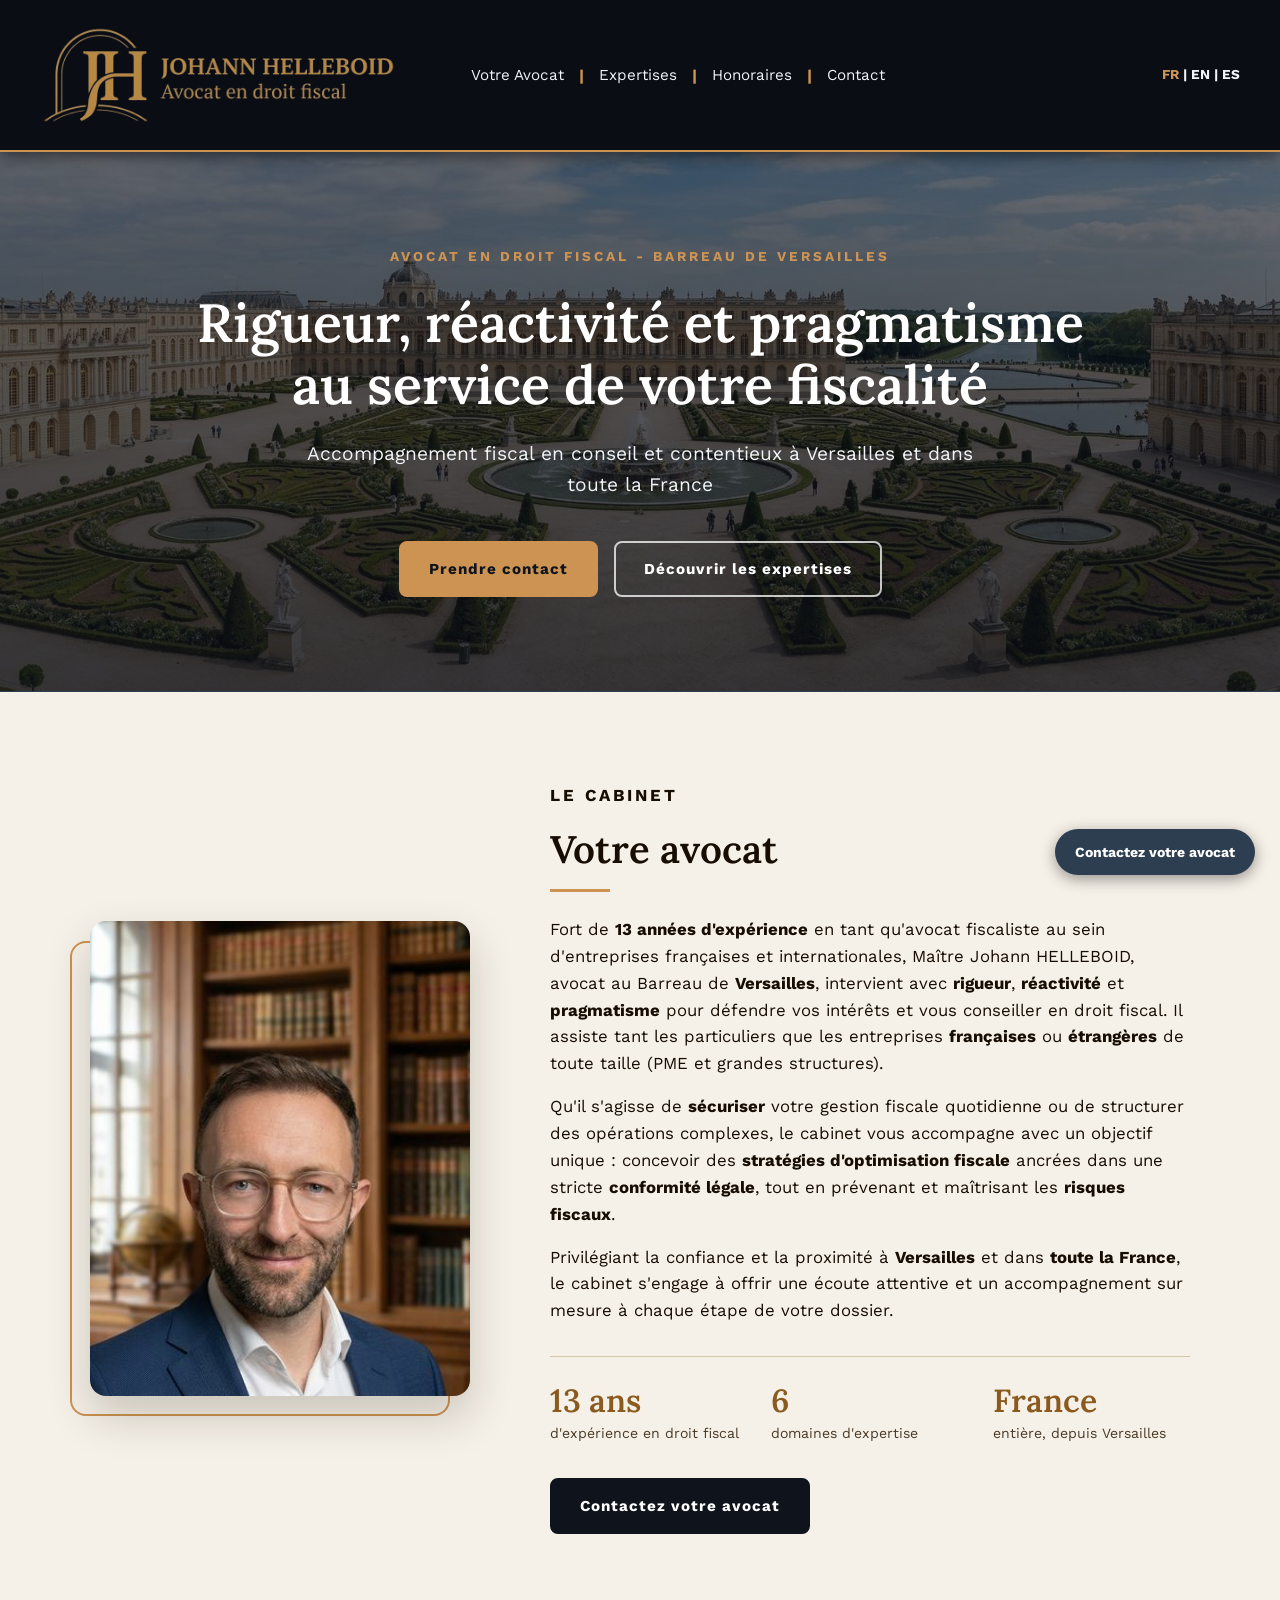
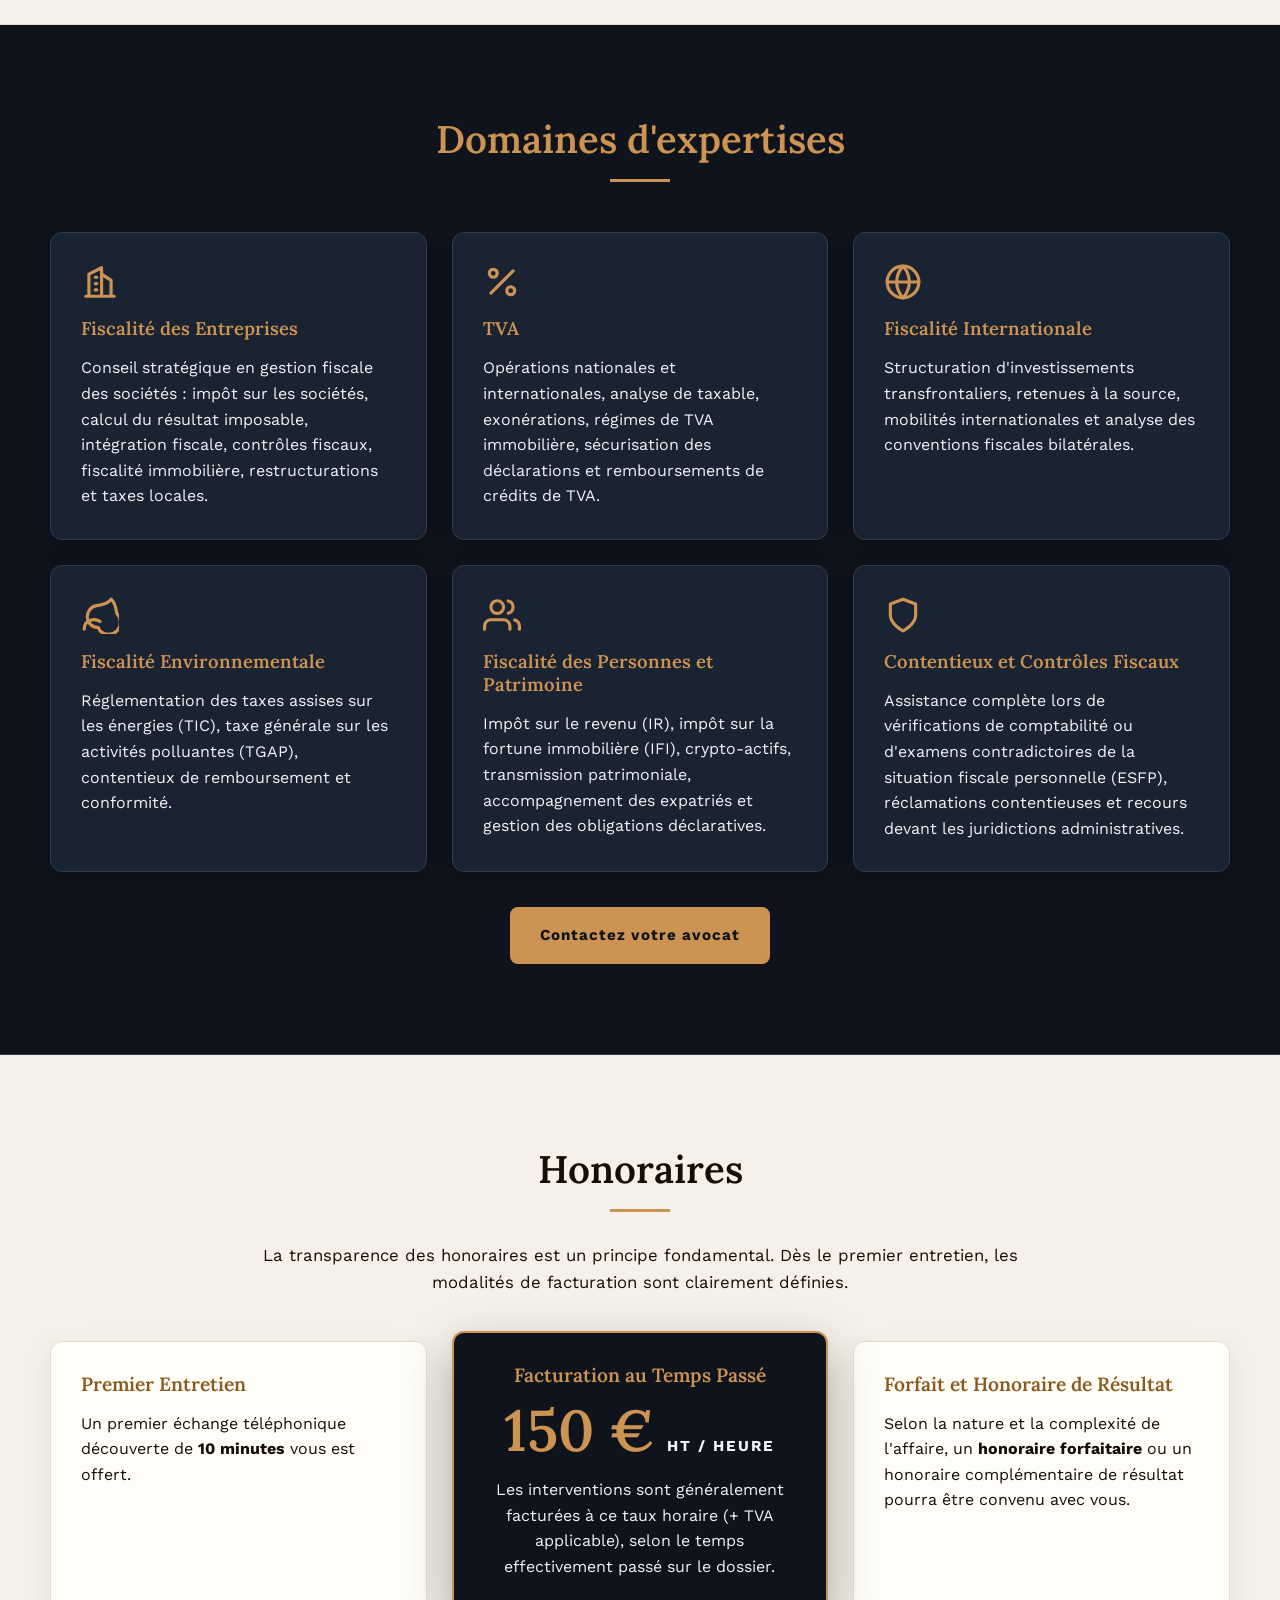
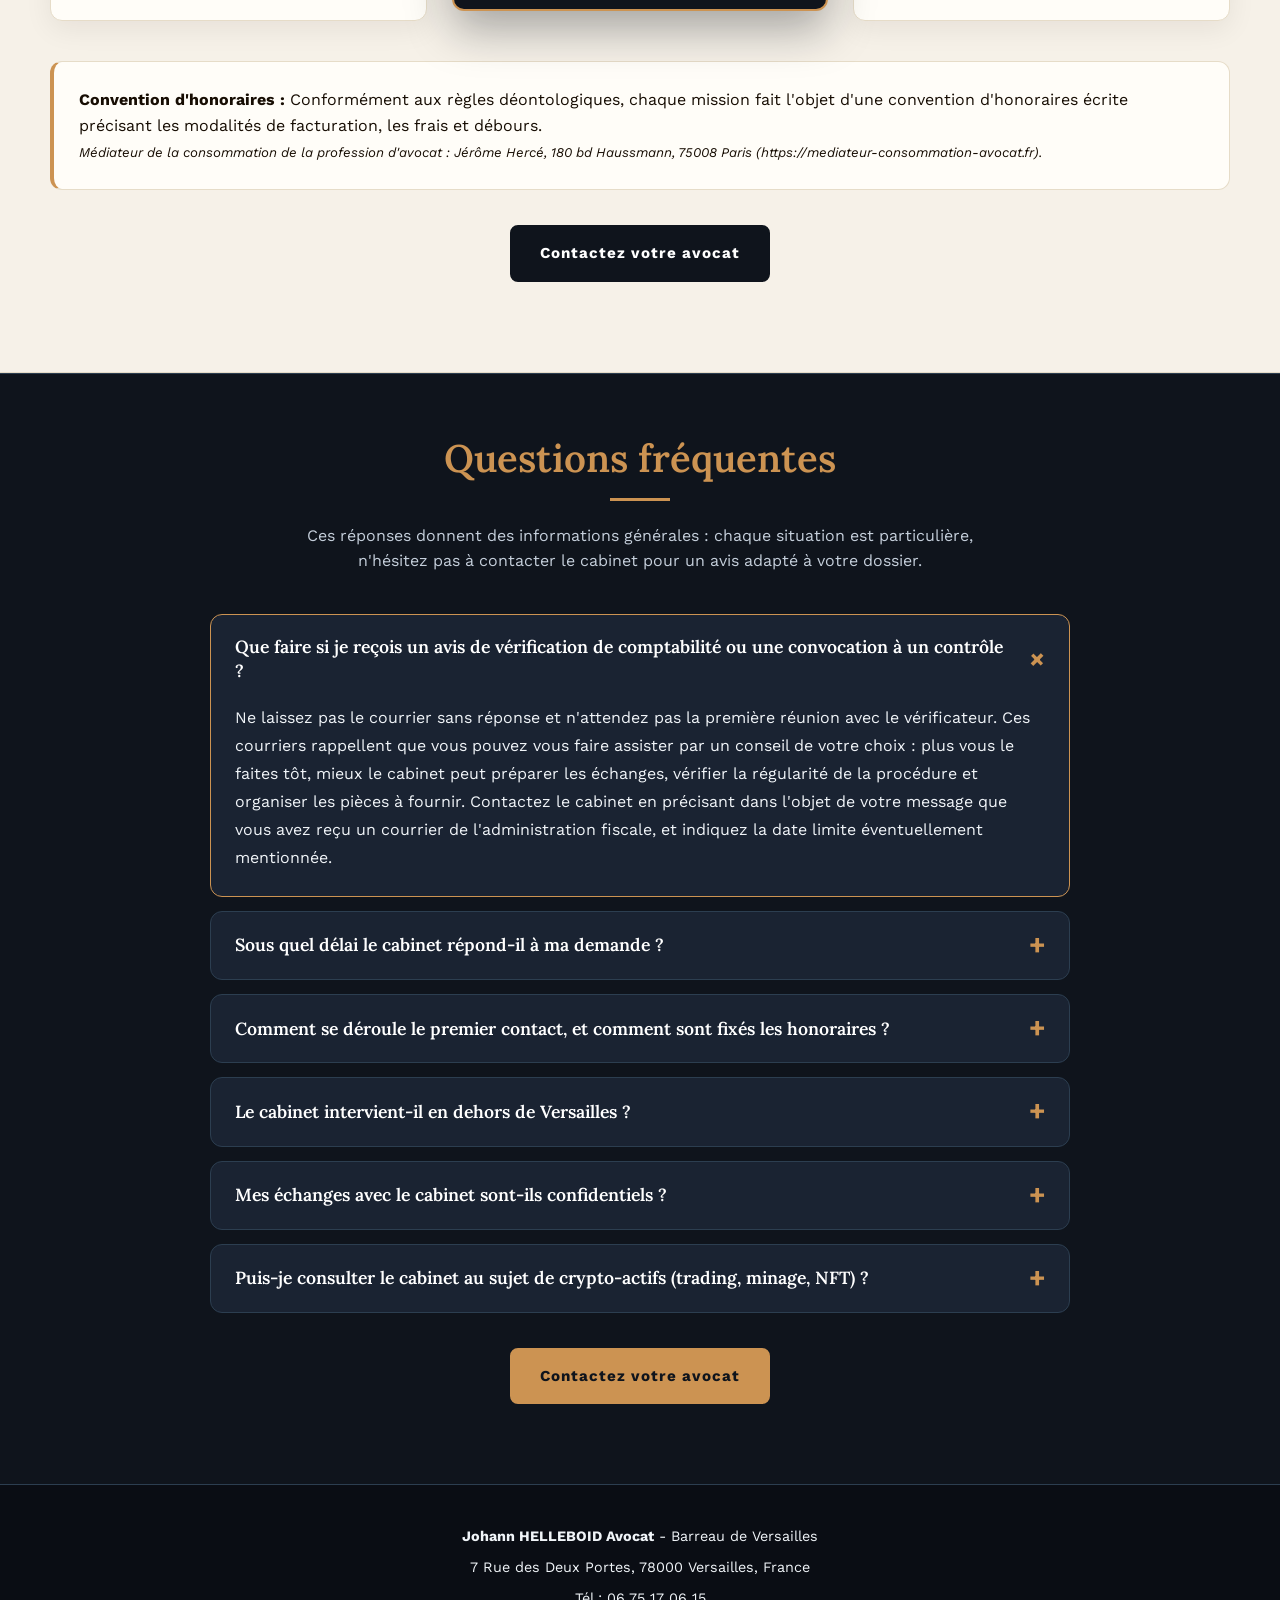
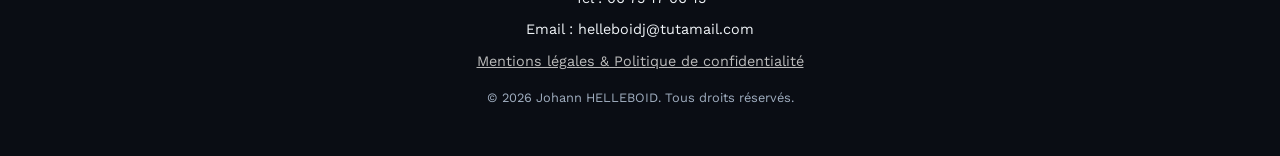
==== commit 3143710f: "Add files via upload" ====
--- a/index.html
+++ b/index.html
@@ -4,39 +4,173 @@
     <meta charset="UTF-8">
     <meta name="viewport" content="width=device-width, initial-scale=1.0">
     <title>Johann HELLEBOID Avocat | Droit Fiscal à Versailles</title>
-    <link rel="stylesheet" href="style.css?v=8">
-    <style>
-        .hero {
-            position: relative;
-            background-image: linear-gradient(rgba(15, 20, 28, 0.75), rgba(15, 20, 28, 0.75)), url('Château Versailles.jpg');
-            background-size: cover;
-            background-position: center;
-            background-repeat: no-repeat;
-            height: 290px;
-            display: flex;
-            flex-direction: column;
-            justify-content: center;
-            align-items: center;
-            text-align: center;
-            padding: 0 50px;
-            border-bottom: 1px solid var(--border-dark);
-        }
-        .presentation-header {
-            width: 100%;
-            max-width: 1200px;
-        }
-    </style>
+    <meta name="description" content="Avocat fiscaliste à Versailles : conseil et contentieux (contrôle fiscal, TVA, fiscalité internationale, crypto-actifs). Premier échange téléphonique offert.">
+    <link rel="canonical" href="https://www.VOTRE-DOMAINE.fr/">
+    <meta name="theme-color" content="#0a0d14">
+    <link rel="icon" href="favicon.ico" sizes="48x48">
+    <link rel="icon" type="image/png" sizes="32x32" href="favicon-32.png">
+    <link rel="apple-touch-icon" href="apple-touch-icon.png">
+    <link rel="alternate" hreflang="fr" href="https://www.VOTRE-DOMAINE.fr/">
+    <link rel="alternate" hreflang="en" href="https://www.VOTRE-DOMAINE.fr/index-en.html">
+    <link rel="alternate" hreflang="es" href="https://www.VOTRE-DOMAINE.fr/index-es.html">
+    <link rel="alternate" hreflang="x-default" href="https://www.VOTRE-DOMAINE.fr/">
+    <meta property="og:type" content="website">
+    <meta property="og:site_name" content="Johann HELLEBOID Avocat">
+    <meta property="og:locale" content="fr_FR">
+    <meta property="og:title" content="Johann HELLEBOID Avocat | Droit Fiscal à Versailles">
+    <meta property="og:description" content="Avocat fiscaliste à Versailles : conseil et contentieux (contrôle fiscal, TVA, fiscalité internationale, crypto-actifs). Premier échange téléphonique offert.">
+    <meta property="og:url" content="https://www.VOTRE-DOMAINE.fr/">
+    <meta property="og:image" content="https://www.VOTRE-DOMAINE.fr/og-image.jpg">
+    <meta property="og:image:width" content="1200">
+    <meta property="og:image:height" content="630">
+    <meta property="og:image:alt" content="Johann HELLEBOID, avocat en droit fiscal à Versailles">
+    <meta name="twitter:card" content="summary_large_image">
+    <link rel="preload" href="fonts/Lora-Variable.woff" as="font" type="font/woff" crossorigin>
+    <link rel="preload" href="fonts/WorkSans-Regular.woff" as="font" type="font/woff" crossorigin>
+    <link rel="preload" href="chateau-versailles.jpg" as="image">
+    <script>document.documentElement.classList.add('js');</script>
+    <link rel="stylesheet" href="style.css?v=17">
+    <script type="application/ld+json">
+{
+  "@context": "https://schema.org",
+  "@type": "LegalService",
+  "@id": "https://www.VOTRE-DOMAINE.fr/#cabinet",
+  "name": "Johann HELLEBOID Avocat",
+  "description": "Cabinet d'avocat en droit fiscal à Versailles : conseil et contentieux fiscal pour particuliers et entreprises, en France.",
+  "url": "https://www.VOTRE-DOMAINE.fr/",
+  "logo": "https://www.VOTRE-DOMAINE.fr/logo.png",
+  "image": "https://www.VOTRE-DOMAINE.fr/og-image.jpg",
+  "telephone": "+33675170615",
+  "email": "helleboidj@tutamail.com",
+  "address": {
+    "@type": "PostalAddress",
+    "streetAddress": "7 Rue des Deux Portes",
+    "postalCode": "78000",
+    "addressLocality": "Versailles",
+    "addressRegion": "Île-de-France",
+    "addressCountry": "FR"
+  },
+  "geo": {
+    "@type": "GeoCoordinates",
+    "latitude": 48.8058728,
+    "longitude": 2.1287913
+  },
+  "hasMap": "https://www.google.com/maps/search/?api=1&query=7+Rue+des+Deux+Portes,+78000+Versailles",
+  "areaServed": {
+    "@type": "Country",
+    "name": "France"
+  },
+  "openingHoursSpecification": [
+    {
+      "@type": "OpeningHoursSpecification",
+      "dayOfWeek": [
+        "Monday",
+        "Tuesday",
+        "Wednesday",
+        "Thursday",
+        "Friday",
+        "Saturday",
+        "Sunday"
+      ],
+      "opens": "08:00",
+      "closes": "20:00"
+    }
+  ],
+  "knowsAbout": [
+    "Droit fiscal",
+    "Fiscalité des entreprises",
+    "TVA",
+    "Fiscalité internationale",
+    "Fiscalité environnementale",
+    "Fiscalité des personnes et du patrimoine",
+    "Fiscalité des crypto-actifs",
+    "Contrôle fiscal et contentieux fiscal"
+  ],
+  "founder": {
+    "@type": "Person",
+    "name": "Johann Helleboid",
+    "jobTitle": "Avocat en droit fiscal",
+    "memberOf": {
+      "@type": "Organization",
+      "name": "Barreau de Versailles"
+    }
+  }
+}
+    </script>
+    <script type="application/ld+json">
+{
+  "@context": "https://schema.org",
+  "@type": "FAQPage",
+  "mainEntity": [
+    {
+      "@type": "Question",
+      "name": "Que faire si je reçois un avis de vérification de comptabilité ou une convocation à un contrôle ?",
+      "acceptedAnswer": {
+        "@type": "Answer",
+        "text": "Ne laissez pas le courrier sans réponse et n'attendez pas la première réunion avec le vérificateur. Ces courriers rappellent que vous pouvez vous faire assister par un conseil de votre choix : plus vous le faites tôt, mieux le cabinet peut préparer les échanges, vérifier la régularité de la procédure et organiser les pièces à fournir. Contactez le cabinet en précisant dans l'objet de votre message que vous avez reçu un courrier de l'administration fiscale, et indiquez la date limite éventuellement mentionnée."
+      }
+    },
+    {
+      "@type": "Question",
+      "name": "Sous quel délai le cabinet répond-il à ma demande ?",
+      "acceptedAnswer": {
+        "@type": "Answer",
+        "text": "Le cabinet s'engage à vous répondre dans les meilleurs délais. Si votre dossier est urgent, par exemple parce qu'un délai de réponse à l'administration fiscale est en cours, indiquez-le clairement dans l'objet de votre message avec la date limite, afin qu'il en soit tenu compte."
+      }
+    },
+    {
+      "@type": "Question",
+      "name": "Comment se déroule le premier contact, et comment sont fixés les honoraires ?",
+      "acceptedAnswer": {
+        "@type": "Answer",
+        "text": "Un premier échange téléphonique de découverte de 10 minutes vous est offert. Si vous décidez de poursuivre, les interventions sont généralement facturées au taux horaire de 150 € HT (+ TVA applicable). Selon la nature et la complexité de l'affaire, un honoraire forfaitaire ou un honoraire complémentaire de résultat peut être convenu. Chaque mission fait l'objet d'une convention d'honoraires écrite."
+      }
+    },
+    {
+      "@type": "Question",
+      "name": "Le cabinet intervient-il en dehors de Versailles ?",
+      "acceptedAnswer": {
+        "@type": "Answer",
+        "text": "Oui. Le cabinet est situé à Versailles et accompagne les particuliers et les entreprises, françaises ou étrangères, dans toute la France. L'accueil au cabinet se fait uniquement sur rendez-vous, et un premier échange peut avoir lieu par téléphone."
+      }
+    },
+    {
+      "@type": "Question",
+      "name": "Mes échanges avec le cabinet sont-ils confidentiels ?",
+      "acceptedAnswer": {
+        "@type": "Answer",
+        "text": "Oui. Les échanges entre un avocat et son client sont couverts par le secret professionnel. Les informations saisies dans le formulaire de contact servent uniquement à traiter votre demande (voir les mentions légales). Pour une situation sensible, évitez d'y joindre des documents détaillés : ils pourront être transmis ensuite selon les modalités convenues avec le cabinet."
+      }
+    },
+    {
+      "@type": "Question",
+      "name": "Puis-je consulter le cabinet au sujet de crypto-actifs (trading, minage, NFT) ?",
+      "acceptedAnswer": {
+        "@type": "Answer",
+        "text": "Oui. Le cabinet accompagne les opérations sur cryptomonnaies, NFT et actifs numériques : sécurisation des plus-values de trading, minage, structuration d'investissements et régularisation des avoirs numériques."
+      }
+    }
+  ]
+}
+    </script>
+    
 </head>
 <body>
+    <a class="skip-link" href="#contenu">Aller au contenu</a>
+
 
     <!-- Header Navigation avec Menu Burger -->
 <header class="header">
     <div class="nav-container">
         <!-- 1. Logo à gauche -->
-        <div class="logo"><a href="index.html">Johann HELLEBOID Avocat</a></div>
+        <div class="logo">
+    <a href="index.html">
+        <img src="logo.png" alt="Johann HELLEBOID Avocat" class="logo-img" width="800" height="224">
+    </a>
+</div>
 
         <!-- 2. Rubriques centrées -->
-        <nav id="mainNav">
+        <nav id="mainNav" aria-label="Navigation principale">
             <ul class="nav-links">
                 <li><a href="#votre-avocat">Votre Avocat</a></li>
                 <li><a href="#expertises">Expertises</a></li>
@@ -47,10 +181,10 @@
 
         <!-- 3. Sélecteur de langues (et burger mobile) à droite -->
         <div class="header-right">
-            <div class="lang-switch-container">
-                <a href="index.html" class="active">FR</a> | <a href="index-en.html">EN</a> | <a href="index-es.html">ES</a>
-            </div>
-            <button class="burger-menu" id="burgerBtn" aria-label="Menu">
+            <div class="lang-switch-container" role="group" aria-label="Langue du site">
+                <a href="index.html" class="active" lang="fr" hreflang="fr" title="Français" aria-current="true">FR</a> | <a href="index-en.html" lang="en" hreflang="en" title="English">EN</a> | <a href="index-es.html" lang="es" hreflang="es" title="Español">ES</a>
+            </div>
+            <button class="burger-menu" id="burgerBtn" type="button" aria-label="Menu" aria-expanded="false" aria-controls="mainNav">
                 <span></span>
                 <span></span>
                 <span></span>
@@ -59,12 +193,18 @@
     </div>
 </header>
 
+    <main id="contenu" tabindex="-1">
+
     <!-- Presentation Section (Hero) -->
-    <section id="presentation" class="hero scroll-fade-in">
+    <section id="presentation" class="hero hero-home scroll-fade-in">
         <div class="presentation-header">
-            <h1>Johann Helleboid</h1>
-            <h2>AVOCAT EN DROIT FISCAL BARREAU DE VERSAILLES</h2>
+            <p class="hero-kicker">Avocat en droit fiscal - Barreau de Versailles</p>
+            <h1>Rigueur, réactivité et pragmatisme au service de votre fiscalité</h1>
             <p class="subtitle">Accompagnement fiscal en conseil et contentieux à Versailles et dans toute la France</p>
+            <div class="hero-actions">
+                <a href="contact.html" class="btn-cta">Prendre contact</a>
+                <a href="#expertises" class="btn-ghost">Découvrir les expertises</a>
+            </div>
         </div>
     </section>
 
@@ -72,30 +212,43 @@
     <section id="votre-avocat" class="about scroll-fade-in">
         <div class="about-container">
             <div class="about-image">
-                <img src="ma-photo.jpg" alt="Johann HELLEBOID - Avocat fiscaliste à Versailles">
+                <img src="ma-photo.jpg" srcset="ma-photo-400.jpg 400w, ma-photo.jpg 768w" sizes="(max-width: 992px) 320px, 380px" width="768" height="960" loading="lazy" decoding="async" alt="Johann HELLEBOID - Avocat fiscaliste à Versailles">
             </div>
             <div class="about-content">
-                <h2>VOTRE AVOCAT</h2>
-                <p>Fort de <strong>13 années d'expérience</strong> en tant qu'avocat fiscaliste au sein d'entreprises françaises et internationales, Maître Johann HELLEBOID, avocat au Barreau de <strong>Versailles</strong>, intervient avec <strong>rigueur</strong>, <strong>réactivité</strong> et <strong>pragmatisme</strong> pour défendre vos intérêts et vous conseiller en droit fiscal. Il assiste tant les particuliers que les entreprises <strong>françaises</strong> ou <strong>étrangères</strong> de toute taille (PME et grandes structures)[cite: 9].</p>
+                <p class="about-kicker">Le cabinet</p>
+                <h2>Votre avocat</h2>
+                <p>Fort de <strong>13 années d'expérience</strong> en tant qu'avocat fiscaliste au sein d'entreprises françaises et internationales, Maître Johann HELLEBOID, avocat au Barreau de <strong>Versailles</strong>, intervient avec <strong>rigueur</strong>, <strong>réactivité</strong> et <strong>pragmatisme</strong> pour défendre vos intérêts et vous conseiller en droit fiscal. Il assiste tant les particuliers que les entreprises <strong>françaises</strong> ou <strong>étrangères</strong> de toute taille (PME et grandes structures).</p>
                 <p>Qu'il s'agisse de <strong>sécuriser</strong> votre gestion fiscale quotidienne ou de structurer des opérations complexes, le cabinet vous accompagne avec un objectif unique : concevoir des <strong>stratégies d'optimisation fiscale</strong> ancrées dans une stricte <strong>conformité légale</strong>, tout en prévenant et maîtrisant les <strong>risques fiscaux</strong>.</p>
                 <p>Privilégiant la confiance et la proximité à <strong>Versailles</strong> et dans <strong>toute la France</strong>, le cabinet s'engage à offrir une écoute attentive et un accompagnement sur mesure à chaque étape de votre dossier.</p>
-            </div>
-        </div>
-        <div class="section-cta">
-            <a href="contact.html" class="btn-cta">Contactez votre avocat</a>
+                <div class="about-stats">
+                    <div class="stat">
+                        <span class="stat-value">13 ans</span>
+                        <span class="stat-label">d'expérience en droit fiscal</span>
+                    </div>
+                    <div class="stat">
+                        <span class="stat-value">6</span>
+                        <span class="stat-label">domaines d'expertise</span>
+                    </div>
+                    <div class="stat">
+                        <span class="stat-value">France</span>
+                        <span class="stat-label">entière, depuis Versailles</span>
+                    </div>
+                </div>
+                <a href="contact.html" class="btn-cta">Contactez votre avocat</a>
+            </div>
         </div>
     </section>
 
     <!-- Practice Areas Section -->
     <section id="expertises" class="expertises scroll-fade-in">
         <div class="container">
-            <h2>DOMAINES D'EXPERTISES</h2>
+            <h2>Domaines d'expertises</h2>
             <div class="expertises-grid">
                 
                 <!-- 1. Fiscalité des Entreprises -->
                 <div class="expertise-card scroll-fade-in">
                     <div class="expertise-header">
-                        <svg class="expertise-icon" viewBox="0 0 24 24"><path d="M3 21h18M5 21V7l8-4v18M19 21V11l-6-4M9 9h1M9 13h1M9 17h1"/></svg>
+                        <svg class="expertise-icon" viewBox="0 0 24 24" aria-hidden="true" focusable="false"><path d="M3 21h18M5 21V7l8-4v18M19 21V11l-6-4M9 9h1M9 13h1M9 17h1"/></svg>
                         <h3>Fiscalité des Entreprises</h3>
                     </div>
                     <div class="expertise-content">
@@ -106,7 +259,7 @@
                 <!-- 2. TVA -->
                 <div class="expertise-card scroll-fade-in">
                     <div class="expertise-header">
-                        <svg class="expertise-icon" viewBox="0 0 24 24"><line x1="19" y1="5" x2="5" y2="19"></line><circle cx="6.5" cy="6.5" r="2.5"></circle><circle cx="17.5" cy="17.5" r="2.5"></circle></svg>
+                        <svg class="expertise-icon" viewBox="0 0 24 24" aria-hidden="true" focusable="false"><line x1="19" y1="5" x2="5" y2="19"></line><circle cx="6.5" cy="6.5" r="2.5"></circle><circle cx="17.5" cy="17.5" r="2.5"></circle></svg>
                         <h3>TVA</h3>
                     </div>
                     <div class="expertise-content">
@@ -117,7 +270,7 @@
                 <!-- 3. Fiscalité Internationale -->
                 <div class="expertise-card scroll-fade-in">
                     <div class="expertise-header">
-                        <svg class="expertise-icon" viewBox="0 0 24 24"><circle cx="12" cy="12" r="10"></circle><line x1="2" y1="12" x2="22" y2="12"></line><path d="M12 2a15.3 15.3 0 0 1 4 10 15.3 15.3 0 0 1-4 10 15.3 15.3 0 0 1-4-10 15.3 15.3 0 0 1 4-10z"></path></svg>
+                        <svg class="expertise-icon" viewBox="0 0 24 24" aria-hidden="true" focusable="false"><circle cx="12" cy="12" r="10"></circle><line x1="2" y1="12" x2="22" y2="12"></line><path d="M12 2a15.3 15.3 0 0 1 4 10 15.3 15.3 0 0 1-4 10 15.3 15.3 0 0 1-4-10 15.3 15.3 0 0 1 4-10z"></path></svg>
                         <h3>Fiscalité Internationale</h3>
                     </div>
                     <div class="expertise-content">
@@ -128,7 +281,7 @@
                 <!-- 4. Fiscalité Environnementale -->
                 <div class="expertise-card scroll-fade-in">
                     <div class="expertise-header">
-                        <svg class="expertise-icon" viewBox="0 0 24 24"><path d="M11 20A7 7 0 0 1 9.8 6.1C15.5 5 17 4.4 19 2c2 2 2.6 3.5 3.7 9.2A7 7 0 0 1 12 22z"></path><path d="M2 21c0-3 1.85-5.36 5.08-6C9.5 14.5 12 16 12 16"></path></svg>
+                        <svg class="expertise-icon" viewBox="0 0 24 24" aria-hidden="true" focusable="false"><path d="M11 20A7 7 0 0 1 9.8 6.1C15.5 5 17 4.4 19 2c2 2 2.6 3.5 3.7 9.2A7 7 0 0 1 12 22z"></path><path d="M2 21c0-3 1.85-5.36 5.08-6C9.5 14.5 12 16 12 16"></path></svg>
                         <h3>Fiscalité Environnementale</h3>
                     </div>
                     <div class="expertise-content">
@@ -139,7 +292,7 @@
                 <!-- 5. Fiscalité des Personnes et Patrimoine -->
                 <div class="expertise-card scroll-fade-in">
                     <div class="expertise-header">
-                        <svg class="expertise-icon" viewBox="0 0 24 24"><path d="M17 21v-2a4 4 0 0 0-4-4H5a4 4 0 0 0-4 4v2"></path><circle cx="9" cy="7" r="4"></circle><path d="M23 21v-2a4 4 0 0 0-3-3.87"></path><path d="M16 3.13a4 4 0 0 1 0 7.75"></path></svg>
+                        <svg class="expertise-icon" viewBox="0 0 24 24" aria-hidden="true" focusable="false"><path d="M17 21v-2a4 4 0 0 0-4-4H5a4 4 0 0 0-4 4v2"></path><circle cx="9" cy="7" r="4"></circle><path d="M23 21v-2a4 4 0 0 0-3-3.87"></path><path d="M16 3.13a4 4 0 0 1 0 7.75"></path></svg>
                         <h3>Fiscalité des Personnes et Patrimoine</h3>
                     </div>
                     <div class="expertise-content">
@@ -147,21 +300,10 @@
                     </div>
                 </div>
 
-                <!-- 6. Fiscalité des Crypto-actifs -->
+                <!-- 6. Contentieux et Contrôles Fiscaux -->
                 <div class="expertise-card scroll-fade-in">
                     <div class="expertise-header">
-                        <svg class="expertise-icon" viewBox="0 0 24 24"><circle cx="12" cy="12" r="10"></circle><path d="M9.5 9h5a1.5 1.5 0 0 1 0 3h-5a1.5 1.5 0 0 0 0 3h5"></path><line x1="12" y1="6" x2="12" y2="9"></line><line x1="12" y1="15" x2="12" y2="18"></line></svg>
-                        <h3>Fiscalité des Crypto-actifs et Actifs Numériques</h3>
-                    </div>
-                    <div class="expertise-content">
-                        <p>Accompagnement fiscal des opérations sur cryptomonnaies, NFT et actifs numériques : sécurisation des plus-values de trading, minage, structuration d'investissements et régularisation des avoirs numériques.</p>
-                    </div>
-                </div>
-
-                <!-- 7. Contentieux et Contrôles Fiscaux -->
-                <div class="expertise-card scroll-fade-in">
-                    <div class="expertise-header">
-                        <svg class="expertise-icon" viewBox="0 0 24 24"><path d="M12 22s8-4 8-10V5l-8-3-8 3v7c0 6 8 10 8 10z"></path></svg>
+                        <svg class="expertise-icon" viewBox="0 0 24 24" aria-hidden="true" focusable="false"><path d="M12 22s8-4 8-10V5l-8-3-8 3v7c0 6 8 10 8 10z"></path></svg>
                         <h3>Contentieux et Contrôles Fiscaux</h3>
                     </div>
                     <div class="expertise-content">
@@ -180,7 +322,7 @@
     <!-- Fees Section -->
     <section id="honoraires" class="honoraires scroll-fade-in">
         <div class="container">
-            <h2>HONORAIRES</h2>
+            <h2>Honoraires</h2>
             <p class="honoraires-intro">
                 La transparence des honoraires est un principe fondamental. Dès le premier entretien, les modalités de facturation sont clairement définies.
             </p>
@@ -191,9 +333,10 @@
                     <p>Un premier échange téléphonique découverte de <strong>10 minutes</strong> vous est offert.</p>
                 </div>
 
-                <div class="card">
+                <div class="card card-featured">
                     <h3>Facturation au Temps Passé</h3>
-                    <p>Les interventions sont généralement facturées au taux horaire de <strong>150 € HT / heure</strong> (+ TVA applicable), selon le temps effectivement passé sur le dossier.</p>
+                    <p class="price"><span class="price-amount">150 €</span><span class="price-unit">HT / heure</span></p>
+                    <p>Les interventions sont généralement facturées à ce taux horaire (+ TVA applicable), selon le temps effectivement passé sur le dossier.</p>
                 </div>
 
                 <div class="card">
@@ -212,6 +355,45 @@
             </div>
         </div>
     </section>
+
+    <!-- FAQ Section -->
+    <section id="faq" class="faq scroll-fade-in" aria-labelledby="faq-titre">
+        <div class="container">
+            <h2 id="faq-titre">Questions fréquentes</h2>
+            <p class="faq-intro">Ces réponses donnent des informations générales : chaque situation est particulière, n'hésitez pas à contacter le cabinet pour un avis adapté à votre dossier.</p>
+            <div class="faq-list">
+                <details class="faq-item" open>
+                    <summary>Que faire si je reçois un avis de vérification de comptabilité ou une convocation à un contrôle ?</summary>
+                    <div class="faq-answer"><p>Ne laissez pas le courrier sans réponse et n'attendez pas la première réunion avec le vérificateur. Ces courriers rappellent que vous pouvez vous faire assister par un conseil de votre choix : plus vous le faites tôt, mieux le cabinet peut préparer les échanges, vérifier la régularité de la procédure et organiser les pièces à fournir. Contactez le cabinet en précisant dans l'objet de votre message que vous avez reçu un courrier de l'administration fiscale, et indiquez la date limite éventuellement mentionnée.</p></div>
+                </details>
+                <details class="faq-item">
+                    <summary>Sous quel délai le cabinet répond-il à ma demande ?</summary>
+                    <div class="faq-answer"><p>Le cabinet s'engage à vous répondre dans les meilleurs délais. Si votre dossier est urgent, par exemple parce qu'un délai de réponse à l'administration fiscale est en cours, indiquez-le clairement dans l'objet de votre message avec la date limite, afin qu'il en soit tenu compte.</p></div>
+                </details>
+                <details class="faq-item">
+                    <summary>Comment se déroule le premier contact, et comment sont fixés les honoraires ?</summary>
+                    <div class="faq-answer"><p>Un premier échange téléphonique de découverte de 10 minutes vous est offert. Si vous décidez de poursuivre, les interventions sont généralement facturées au taux horaire de 150 € HT (+ TVA applicable). Selon la nature et la complexité de l'affaire, un honoraire forfaitaire ou un honoraire complémentaire de résultat peut être convenu. Chaque mission fait l'objet d'une convention d'honoraires écrite.</p></div>
+                </details>
+                <details class="faq-item">
+                    <summary>Le cabinet intervient-il en dehors de Versailles ?</summary>
+                    <div class="faq-answer"><p>Oui. Le cabinet est situé à Versailles et accompagne les particuliers et les entreprises, françaises ou étrangères, dans toute la France. L'accueil au cabinet se fait uniquement sur rendez-vous, et un premier échange peut avoir lieu par téléphone.</p></div>
+                </details>
+                <details class="faq-item">
+                    <summary>Mes échanges avec le cabinet sont-ils confidentiels ?</summary>
+                    <div class="faq-answer"><p>Oui. Les échanges entre un avocat et son client sont couverts par le secret professionnel. Les informations saisies dans le formulaire de contact servent uniquement à traiter votre demande (voir les mentions légales). Pour une situation sensible, évitez d'y joindre des documents détaillés : ils pourront être transmis ensuite selon les modalités convenues avec le cabinet.</p></div>
+                </details>
+                <details class="faq-item">
+                    <summary>Puis-je consulter le cabinet au sujet de crypto-actifs (trading, minage, NFT) ?</summary>
+                    <div class="faq-answer"><p>Oui. Le cabinet accompagne les opérations sur cryptomonnaies, NFT et actifs numériques : sécurisation des plus-values de trading, minage, structuration d'investissements et régularisation des avoirs numériques.</p></div>
+                </details>
+            </div>
+            <div class="section-cta">
+                <a href="contact.html" class="btn-cta">Contactez votre avocat</a>
+            </div>
+        </div>
+    </section>
+
+    </main>
 
     <!-- Footer -->
     <footer class="footer">
@@ -237,32 +419,77 @@
         const mainNav = document.getElementById('mainNav');
 
         burgerBtn.addEventListener('click', function() {
-            burgerBtn.classList.toggle('active');
-            mainNav.classList.toggle('active');
+            var open = burgerBtn.classList.toggle('active');
+            mainNav.classList.toggle('active', open);
+            burgerBtn.setAttribute('aria-expanded', open ? 'true' : 'false');
+        });
+
+        // La touche Échap referme le menu
+        document.addEventListener('keydown', function(e) {
+            if (e.key === 'Escape' && burgerBtn.classList.contains('active')) {
+                burgerBtn.classList.remove('active');
+                mainNav.classList.remove('active');
+                burgerBtn.setAttribute('aria-expanded', 'false');
+                burgerBtn.focus();
+            }
         });
 
         document.querySelectorAll('.nav-links a').forEach(link => {
             link.addEventListener('click', () => {
                 burgerBtn.classList.remove('active');
                 mainNav.classList.remove('active');
+                burgerBtn.setAttribute('aria-expanded', 'false');
             });
         });
 
-        // Accordéon mobile
+        // Accordéon mobile (utilisable au clavier : Tab, puis Entrée ou Espace)
+        var mobileQuery = window.matchMedia('(max-width: 992px)');
+        function syncAccordion() {
+            document.querySelectorAll('.expertise-card').forEach(function(card) {
+                var header = card.querySelector('.expertise-header');
+                if (mobileQuery.matches) {
+                    header.setAttribute('role', 'button');
+                    header.setAttribute('tabindex', '0');
+                    header.setAttribute('aria-expanded', card.classList.contains('open') ? 'true' : 'false');
+                } else {
+                    header.removeAttribute('role');
+                    header.removeAttribute('tabindex');
+                    header.removeAttribute('aria-expanded');
+                }
+            });
+        }
         document.querySelectorAll('.expertise-card').forEach(function(card) {
             var header = card.querySelector('.expertise-header');
-            header.addEventListener('click', function() {
-                if (window.innerWidth <= 992) {
-                    card.classList.toggle('open');
+            function toggleCard() {
+                if (!mobileQuery.matches) { return; }
+                var open = card.classList.toggle('open');
+                header.setAttribute('aria-expanded', open ? 'true' : 'false');
+            }
+            header.addEventListener('click', toggleCard);
+            header.addEventListener('keydown', function(e) {
+                if (e.key === 'Enter' || e.key === ' ') {
+                    e.preventDefault();
+                    toggleCard();
                 }
             });
         });
+        syncAccordion();
+        if (mobileQuery.addEventListener) { mobileQuery.addEventListener('change', syncAccordion); }
 
         // Observer pour les animations
-        const observerOptions = { threshold: 0.15 };
+        // En-tête qui se réduit au défilement (PC)
+        const siteHeader = document.querySelector('.header');
+        function updateHeaderSize() {
+            siteHeader.classList.toggle('scrolled', window.scrollY > 30);
+        }
+        window.addEventListener('scroll', updateHeaderSize, { passive: true });
+        updateHeaderSize();
+
+        const observerOptions = { threshold: 0.1 };
         const observer = new IntersectionObserver(function(entries, observer) {
             entries.forEach(entry => {
-                if (entry.isIntersecting) {
+                // Révèle aussi les éléments déjà dépassés (saut d'ancre, touche Fin...)
+                if (entry.isIntersecting || entry.boundingClientRect.top < 0) {
                     entry.target.classList.add('appear');
                     observer.unobserve(entry.target);
                 }
@@ -272,6 +499,16 @@
         document.querySelectorAll('.scroll-fade-in').forEach(element => {
             observer.observe(element);
         });
+
+        // Sécurité : tout élément déjà passé au-dessus de l'écran (saut de page, touche Fin...) devient visible
+        window.addEventListener('scroll', function() {
+            document.querySelectorAll('.scroll-fade-in:not(.appear)').forEach(element => {
+                if (element.getBoundingClientRect().bottom < 0) {
+                    element.classList.add('appear');
+                    observer.unobserve(element);
+                }
+            });
+        }, { passive: true });
     </script>
 </body>
 </html>
--- a/style.css
+++ b/style.css
@@ -1,11 +1,49 @@
+/* ==========================================
+   0. POLICES AUTO-HÉBERGÉES (dossier /fonts, aucun appel à Google)
+   Titres : Lora  |  Texte : Work Sans  (licence SIL OFL 1.1)
+   ========================================== */
+@font-face {
+    font-family: 'Lora';
+    src: url('fonts/Lora-Variable.woff') format('woff');
+    font-weight: 400 700;
+    font-style: normal;
+    font-display: swap;
+}
+@font-face {
+    font-family: 'Work Sans';
+    src: url('fonts/WorkSans-Regular.woff') format('woff');
+    font-weight: 400;
+    font-style: normal;
+    font-display: swap;
+}
+@font-face {
+    font-family: 'Work Sans';
+    src: url('fonts/WorkSans-Bold.woff') format('woff');
+    font-weight: 700;
+    font-style: normal;
+    font-display: swap;
+}
+@font-face {
+    font-family: 'Work Sans';
+    src: url('fonts/WorkSans-Italic.woff') format('woff');
+    font-weight: 400;
+    font-style: italic;
+    font-display: swap;
+}
+
 /* ==========================================
    1. VARIABLES & REINITIALISATION GENERALE
    ========================================== */
 :root {
+    --font-title: 'Lora', Georgia, 'Times New Roman', serif;
+    --font-body: 'Work Sans', 'Segoe UI', system-ui, -apple-system, Arial, sans-serif;
+    --cream-card: #fffdf8;
+    --ochre-text: #8a5a1f;
+    --border-cream: #e6dcc8;
     --ochre-accent: #cc9352;
     --ochre-dark: #633f17;
     --dark-bg: #0f141c;
-    --alt-bg: #cc9352;
+    --alt-bg: #f6f1e8; /* fond crème (ancien ocre : #cc9352) */
     --card-dark-bg: #1a2332;
     --card-light-bg: #e0b077;
     --dark-text: #170d03;
@@ -19,15 +57,15 @@
     box-sizing: border-box;
     margin: 0;
     padding: 0;
-    font-family: 'Helvetica Neue', Arial, sans-serif;
 }
 
 html {
     scroll-behavior: smooth;
-    scroll-padding-top: 31px;
+    scroll-padding-top: 78px; /* = hauteur de l'en-tête une fois réduit (PC), pour que les ancres ne passent pas dessous */
 }
 
 body {
+    font-family: var(--font-body);
     background-color: var(--dark-bg);
     color: var(--light-text);
     line-height: 1.6;
@@ -39,7 +77,17 @@
 #votre-avocat,
 #expertises,
 #honoraires {
-    scroll-margin-top: 31px;
+    scroll-margin-top: 0;
+}
+
+button, input, textarea, select {
+    font-family: inherit;
+}
+
+h1, h2, h3, h4 {
+    font-family: var(--font-title);
+    font-weight: 600;
+    line-height: 1.25;
 }
 
 /* ==========================================
@@ -51,7 +99,7 @@
 .header {
     background-color: #0a0d14;
     color: var(--white-text);
-    padding: 15px 40px;
+    padding: 25px 40px; /* Padding vertical augmenté pour doupler/élargir la hauteur du header */
     position: sticky;
     top: 0;
     z-index: 1000;
@@ -69,17 +117,44 @@
     width: 100%;
 }
 
+/* Style du conteneur du logo */
 .logo {
-    font-size: 1.15rem;
-    font-weight: bold;
-    letter-spacing: 1px;
-    flex: 1; /* Permet d'équilibrer l'espace à gauche */
+    display: flex;
+    align-items: center;
+    flex: 1;
     text-align: left;
 }
 
 .logo a {
-    color: var(--white-text);
+    display: flex;
+    align-items: center;
     text-decoration: none;
+}
+
+/* Logo agrandi pour une visibilité optimale */
+.logo-img {
+    height: 100px; /* Hauteur du logo sur PC : augmentez/diminuez cette valeur pour l'ajuster */
+    width: auto;
+    object-fit: contain;
+    transition: opacity 0.2s ease;
+}
+
+.logo-img:hover {
+    opacity: 0.9;
+}
+
+/* Petits écrans PC : logo un peu plus compact pour que le menu reste sur une ligne */
+@media screen and (min-width: 993px) and (max-width: 1150px) {
+    .logo-img {
+        height: 78px;
+    }
+}
+
+/* Adaptation mobile */
+@media screen and (max-width: 992px) {
+    .logo-img {
+        height: 62px; /* Hauteur du logo sur smartphone */
+    }
 }
 
 /* Centre la navigation principale */
@@ -195,10 +270,25 @@
 }
 
 .hero {
+    position: relative;
     background-color: var(--dark-bg);
-    padding: 100px 50px 60px;
+    background-image: linear-gradient(rgba(15, 20, 28, 0.75), rgba(15, 20, 28, 0.75)), url('chateau-versailles.jpg');
+    background-size: cover;
+    background-position: center;
+    background-repeat: no-repeat;
+    height: 290px;
+    display: flex;
+    flex-direction: column;
+    justify-content: center;
+    align-items: center;
     text-align: center;
+    padding: 0 50px;
     border-bottom: 1px solid var(--border-dark);
+}
+
+.presentation-header {
+    width: 100%;
+    max-width: 1200px;
 }
 
 .presentation-header h1 {
@@ -221,47 +311,110 @@
 }
 
 .about {
-    padding: 30px 50px 80px;
+    padding: 90px 50px;
     background-color: var(--alt-bg);
     color: var(--dark-text);
-    border-bottom: 1px solid var(--border-light);
-    text-align: center;
+    border-bottom: 1px solid var(--border-cream);
 }
 
 .about-container {
-    max-width: 1000px;
+    max-width: 1100px;
     margin: 0 auto;
-    display: flex;
-    flex-direction: column;
+    display: grid;
+    grid-template-columns: 380px 1fr;
+    gap: 80px;
     align-items: center;
-    gap: 30px;
+}
+
+.about-image {
+    position: relative;
+}
+
+/* Cadre ocre décalé derrière la photo */
+.about-image::before {
+    content: '';
+    position: absolute;
+    top: 20px;
+    left: -20px;
+    right: 20px;
+    bottom: -20px;
+    border: 2px solid var(--ochre-accent);
+    border-radius: 16px;
+    z-index: 0;
 }
 
 .about-image img {
-    width: 280px;
-    height: 280px;
+    position: relative;
+    z-index: 1;
+    display: block;
+    width: 100%;
+    height: auto;
+    aspect-ratio: 4 / 5;
     object-fit: cover;
-    object-position: 50% 30%;
-    border-radius: 50%;
-    border: 3px solid #ffffff;
-    box-shadow: 0 4px 15px rgba(0, 0, 0, 0.2);
+    object-position: 50% 25%;
+    border-radius: 16px;
+    box-shadow: 0 20px 45px rgba(23, 13, 3, 0.2);
 }
 
 .about-content {
-    max-width: 750px;
-    text-align: center;
+    text-align: left;
+}
+
+.about-kicker {
+    font-size: 0.8rem;
+    font-weight: 700;
+    letter-spacing: 3px;
+    text-transform: uppercase;
+    color: var(--ochre-text);
+    margin-bottom: 12px;
 }
 
 .about-content h2 {
-    font-size: 1.8rem;
-    margin-bottom: 20px;
+    font-size: 2.4rem;
+    margin-bottom: 24px;
     color: var(--dark-text);
 }
 
+.about-content h2::after {
+    content: '';
+    display: block;
+    width: 60px;
+    height: 3px;
+    background: var(--ochre-accent);
+    margin-top: 16px;
+}
+
 .about-content p {
-    margin-bottom: 15px;
+    margin-bottom: 16px;
     color: var(--dark-text);
     font-size: 1.05rem;
+}
+
+/* Chiffres clés */
+.about-stats {
+    display: grid;
+    grid-template-columns: repeat(3, 1fr);
+    gap: 24px;
+    margin: 32px 0 34px;
+    padding-top: 26px;
+    border-top: 1px solid rgba(138, 90, 31, 0.3);
+}
+
+.stat-value {
+    display: block;
+    font-family: var(--font-title);
+    font-size: 2rem;
+    font-weight: 600;
+    line-height: 1.1;
+    color: var(--ochre-text);
+}
+
+.stat-label {
+    display: block;
+    margin-top: 6px;
+    font-size: 0.88rem;
+    line-height: 1.4;
+    color: #4a3a28;
 }
 
 .about .btn-cta {
@@ -277,15 +430,15 @@
 
 .expertises {
     background-color: var(--dark-bg);
-    padding: 30px 50px 60px;
+    padding: 90px 50px;
     border-bottom: 1px solid var(--border-dark);
 }
 
 .honoraires {
     background-color: var(--alt-bg);
     color: var(--dark-text);
-    padding: 30px 50px 60px;
-    border-bottom: 1px solid var(--border-light);
+    padding: 90px 50px;
+    border-bottom: 1px solid var(--border-cream);
 }
 
 .container {
@@ -379,11 +532,11 @@
 }
 
 .honoraires-info {
-    background-color: var(--card-light-bg);
+    background-color: var(--cream-card);
     padding: 25px;
-    margin-top: 30px;
-    border: 1px solid var(--border-light);
-    border-left: 4px solid var(--ochre-dark);
+    margin-top: 40px;
+    border: 1px solid var(--border-cream);
+    border-left: 4px solid var(--ochre-accent);
     border-radius: 12px !important;
     color: var(--dark-text);
 }
@@ -582,7 +735,7 @@
 
     /* Décalage d'affichage (scroll offset) spécifique aux mobiles */
     html {
-        scroll-padding-top: 0px !important;
+        scroll-padding-top: 0px !important; /* en-tête non collant sur mobile : aucun décalage nécessaire */
     }
 
     #presentation,
@@ -767,4 +920,722 @@
         border-top: 1px solid var(--border-dark) !important;
         padding-top: 15px !important;
     }
-}+}  /* ← accolade manquante dans l'original : fermeture du bloc mobile (max-width: 992px) */
+
+/* ==========================================
+   STYLE DU LOGO HTML/CSS (Zéro démarque)
+   ========================================== */
+.logo-brand {
+    display: flex;
+    align-items: center;
+    gap: 14px;
+    text-decoration: none;
+}
+
+.logo-monogram {
+    display: flex;
+    align-items: center;
+    justify-content: center;
+    flex-shrink: 0;
+}
+
+.logo-text {
+    display: flex;
+    flex-direction: column;
+    text-align: left;
+}
+
+.logo-name {
+    font-family: 'Helvetica Neue', Arial, sans-serif;
+    font-size: 1.1rem;
+    font-weight: bold;
+    letter-spacing: 1.2px;
+    color: var(--ochre-accent);
+    white-space: nowrap;
+}
+
+.logo-title {
+    font-family: 'Helvetica Neue', Arial, sans-serif;
+    font-size: 0.8rem;
+    font-weight: normal;
+    color: var(--light-text);
+    letter-spacing: 0.5px;
+    white-space: nowrap;
+}
+
+/* Adaptation mobile */
+@media screen and (max-width: 992px) {
+    .logo {
+        justify-content: center !important;
+        text-align: center !important;
+    }
+    .logo-brand {
+        justify-content: center !important;
+    }
+    .logo-text {
+        text-align: center;
+    }
+    .logo-name {
+        font-size: 0.95rem;
+    }
+    .logo-title {
+        font-size: 0.72rem;
+    }
+}
+
+
+/* ==========================================
+   6. ANIMATIONS D'APPARITION AU DÉFILEMENT
+   (la classe "js" est ajoutée par le script en haut de chaque page :
+   sans JavaScript, tout le contenu reste visible)
+   ========================================== */
+@keyframes fadeIn {
+    from { opacity: 0; }
+    to   { opacity: 1; }
+}
+
+@keyframes fadeInUp {
+    from { opacity: 0; transform: translateY(22px); }
+    to   { opacity: 1; transform: none; }
+}
+
+.js .scroll-fade-in {
+    opacity: 0;
+}
+
+/* Grandes sections : simple fondu (pas de glissement, pour ne pas décaler les liens d'ancre du menu) */
+.js .scroll-fade-in.appear {
+    opacity: 1;
+    animation: fadeIn 0.8s ease-out backwards;
+}
+
+/* Cartes : fondu + léger glissement vers le haut */
+.js .expertise-card.scroll-fade-in.appear {
+    animation-name: fadeInUp;
+}
+
+/* Les cartes d'expertise apparaissent en cascade sur PC */
+@media screen and (min-width: 993px) {
+    .js .expertises-grid .expertise-card:nth-child(3n+2).appear { animation-delay: 0.12s; }
+    .js .expertises-grid .expertise-card:nth-child(3n+3).appear { animation-delay: 0.24s; }
+}
+
+/* Respect du réglage "réduire les animations" du système */
+@media (prefers-reduced-motion: reduce) {
+    .js .scroll-fade-in,
+    .js .scroll-fade-in.appear {
+        opacity: 1;
+        animation: none;
+    }
+}
+
+
+/* ==========================================
+   7. CARTE GOOGLE MAPS (chargée après clic)
+   ========================================== */
+.address-map {
+    margin: 5px 0 22px;
+}
+
+.address-map iframe {
+    display: block;
+    border-radius: 8px;
+}
+
+.map-consent {
+    display: flex;
+    flex-direction: column;
+    align-items: center;
+    justify-content: center;
+    gap: 10px;
+    min-height: 170px;
+    padding: 20px;
+    text-align: center;
+    background-color: var(--dark-bg);
+    border: 1px dashed var(--border-dark);
+    border-radius: 8px;
+}
+
+.contact-info-card .map-consent p {
+    margin: 0 !important;
+    font-size: 0.85rem !important;
+    color: #a0aec0 !important;
+}
+
+.contact-info-card .map-consent p strong {
+    color: var(--light-text) !important;
+    font-size: 0.95rem !important;
+}
+
+.map-consent .btn-cta {
+    padding: 10px 22px;
+    font-size: 0.9rem;
+    border-radius: 8px;
+}
+
+.contact-info-card .map-consent a {
+    font-size: 0.85rem;
+}
+
+
+/* ==========================================
+   8. PAGE MENTIONS LÉGALES
+   ========================================== */
+.legal-section {
+    padding: 60px 50px;
+    background-color: var(--dark-bg);
+}
+
+.legal-card {
+    max-width: 900px;
+    margin: 0 auto;
+    padding: 40px;
+    background-color: var(--card-dark-bg);
+    border: 1px solid var(--border-dark);
+    border-radius: 12px;
+    box-shadow: 0 4px 20px rgba(0, 0, 0, 0.4);
+    color: var(--light-text);
+    line-height: 1.8;
+}
+
+.legal-card h3 {
+    color: var(--ochre-accent);
+    margin: 30px 0 10px;
+}
+
+.legal-card h3:first-child {
+    margin-top: 0;
+}
+
+.legal-card p {
+    margin-bottom: 6px;
+}
+
+.legal-card a {
+    color: var(--ochre-accent);
+}
+
+@media screen and (max-width: 992px) {
+    .legal-section {
+        padding: 35px 15px;
+    }
+    .legal-card {
+        padding: 25px 20px;
+    }
+}
+
+
+/* ==========================================
+   9. REFONTE VISUELLE (typographie, accueil, expertises, honoraires)
+   ========================================== */
+
+/* --- Bandeaux de page (Contact, Mentions légales) : sous-titre en police du texte --- */
+.presentation-header h2 {
+    font-family: var(--font-body);
+    font-size: 1rem;
+    font-weight: 400;
+    letter-spacing: 2.5px;
+}
+
+/* --- Boutons --- */
+.btn-cta {
+    font-family: var(--font-body);
+}
+
+.btn-ghost {
+    display: inline-block;
+    padding: 14px 28px;
+    border: 2px solid rgba(255, 255, 255, 0.75);
+    border-radius: 8px;
+    color: var(--white-text);
+    font-weight: bold;
+    font-size: 0.95rem;
+    letter-spacing: 1px;
+    text-decoration: none;
+    text-align: center;
+    transition: all 0.3s ease;
+}
+
+.btn-ghost:hover {
+    background-color: var(--white-text);
+    border-color: var(--white-text);
+    color: var(--dark-bg);
+}
+
+/* --- Bandeau d'accueil (plus haut, avec accroche) --- */
+.hero-home {
+    height: auto;
+    min-height: 540px;
+    padding: 90px 50px;
+    background-image: linear-gradient(180deg, rgba(10, 13, 20, 0.6), rgba(10, 13, 20, 0.8)), url('chateau-versailles.jpg');
+}
+
+.hero-kicker {
+    margin-bottom: 24px;
+    font-size: 0.85rem;
+    font-weight: 700;
+    letter-spacing: 3px;
+    text-transform: uppercase;
+    color: var(--ochre-accent);
+}
+
+.hero-home .presentation-header h1 {
+    max-width: 900px;
+    margin: 0 auto 24px;
+    font-size: clamp(2rem, 4.2vw, 3.4rem);
+    font-weight: 600;
+    line-height: 1.15;
+    letter-spacing: 0;
+    color: var(--white-text);
+}
+
+.hero-home .subtitle {
+    max-width: 720px;
+    margin: 0 auto 40px;
+    font-size: 1.2rem;
+    color: var(--light-text);
+}
+
+.hero-actions {
+    display: flex;
+    flex-wrap: wrap;
+    justify-content: center;
+    gap: 16px;
+}
+
+/* --- Titres de section --- */
+.expertises h2,
+.honoraires h2 {
+    font-size: 2.4rem;
+    margin-bottom: 50px;
+}
+
+.expertises h2::after,
+.honoraires h2::after {
+    content: '';
+    display: block;
+    width: 60px;
+    height: 3px;
+    background: var(--ochre-accent);
+    margin: 16px auto 0;
+}
+
+.honoraires-intro {
+    max-width: 760px;
+    margin: -20px auto 45px;
+    font-size: 1.05rem;
+}
+
+/* --- Cartes d'expertise : icône au-dessus du titre (PC) --- */
+@media screen and (min-width: 993px) {
+    .expertises .expertise-header {
+        flex-direction: column;
+        align-items: flex-start;
+        gap: 16px;
+    }
+
+    .expertise-icon {
+        width: 38px;
+        height: 38px;
+    }
+}
+
+/* 6 cartes : 3 + 3 sur PC */
+@media screen and (min-width: 993px) {
+    .expertises .expertises-grid {
+        grid-template-columns: repeat(3, 1fr);
+    }
+}
+
+/* --- Honoraires : cartes claires + carte vedette pour le tarif horaire --- */
+.honoraires .expertises-grid {
+    align-items: stretch;
+}
+
+.honoraires .card {
+    background-color: var(--cream-card);
+    border: 1px solid var(--border-cream);
+    box-shadow: 0 8px 28px rgba(23, 13, 3, 0.07);
+}
+
+.honoraires .card h3 {
+    color: var(--ochre-text);
+}
+
+.honoraires .card p {
+    color: var(--dark-text);
+}
+
+.honoraires .card.card-featured {
+    background-color: var(--dark-bg);
+    border: 2px solid var(--ochre-accent);
+    box-shadow: 0 18px 45px rgba(15, 20, 28, 0.35);
+    text-align: center;
+    transform: translateY(-10px);
+}
+
+.honoraires .card.card-featured h3 {
+    color: var(--ochre-accent);
+}
+
+.honoraires .card.card-featured p {
+    color: var(--light-text);
+}
+
+.price {
+    display: flex;
+    align-items: baseline;
+    justify-content: center;
+    flex-wrap: wrap;
+    gap: 6px 12px;
+    margin: 4px 0 18px;
+}
+
+.honoraires .card.card-featured .price-amount {
+    font-family: var(--font-title);
+    font-size: 3.6rem;
+    font-weight: 600;
+    line-height: 1;
+    color: var(--ochre-accent);
+}
+
+.honoraires .card.card-featured .price-unit {
+    font-size: 0.95rem;
+    font-weight: 700;
+    letter-spacing: 2px;
+    text-transform: uppercase;
+    color: var(--light-text);
+}
+
+/* --- En-tête fixe qui se réduit au défilement (PC uniquement) --- */
+@media screen and (min-width: 993px) {
+    .header {
+        position: fixed;
+        top: 0;
+        left: 0;
+        right: 0;
+        transition: padding 0.3s ease, box-shadow 0.3s ease;
+    }
+
+    .header .logo-img {
+        transition: height 0.3s ease, opacity 0.2s ease;
+    }
+
+    /* l'en-tête étant fixe, on réserve sa place en haut de page */
+    body {
+        padding-top: 152px;
+    }
+
+    .header.scrolled {
+        padding: 10px 40px;
+    }
+
+    .header.scrolled .logo-img {
+        height: 56px;
+    }
+}
+
+@media screen and (min-width: 993px) and (max-width: 1150px) {
+    body {
+        padding-top: 130px;
+    }
+}
+
+/* --- Adaptation mobile de la refonte --- */
+@media screen and (max-width: 992px) {
+    .hero.hero-home {
+        padding: 55px 20px 50px !important;
+    }
+
+    .hero.hero-home h1 {
+        font-size: 1.85rem !important;
+        line-height: 1.2 !important;
+    }
+
+    .hero-home .subtitle {
+        font-size: 1.05rem;
+        margin-bottom: 30px;
+    }
+
+    .hero-kicker {
+        font-size: 0.75rem;
+        letter-spacing: 2px;
+        margin-bottom: 18px;
+    }
+
+    .hero-actions {
+        flex-direction: column;
+        align-items: stretch;
+        max-width: 320px;
+        margin: 0 auto;
+    }
+
+    .about,
+    .expertises,
+    .honoraires {
+        padding: 55px 20px;
+    }
+
+    .about-container {
+        grid-template-columns: 1fr;
+        gap: 50px;
+    }
+
+    .about-image {
+        width: 100%;
+        max-width: 320px;
+        margin: 0 auto;
+    }
+
+    .about-image::before {
+        top: 14px;
+        left: -12px;
+        right: 12px;
+        bottom: -14px;
+    }
+
+    .about-content h2,
+    .expertises h2,
+    .honoraires h2 {
+        font-size: 2rem;
+    }
+
+    .expertises h2,
+    .honoraires h2 {
+        margin-bottom: 35px;
+    }
+
+    .honoraires-intro {
+        margin-top: -10px;
+        margin-bottom: 35px;
+    }
+
+    .about-stats {
+        gap: 12px;
+    }
+
+    .stat-value {
+        font-size: 1.5rem;
+    }
+
+    .stat-label {
+        font-size: 0.78rem;
+    }
+
+    .honoraires .card.card-featured {
+        transform: none;
+    }
+
+    .honoraires .expertises-grid .card {
+        margin-bottom: 0;
+    }
+}
+
+
+/* ==========================================
+   10. ACCESSIBILITÉ
+   ========================================== */
+
+/* Lien « Aller au contenu » : invisible, il apparaît quand on navigue au clavier (touche Tab) */
+.skip-link {
+    position: fixed;
+    top: -120px;
+    left: 12px;
+    z-index: 3000;
+    padding: 12px 22px;
+    background-color: var(--ochre-accent);
+    color: var(--dark-bg);
+    font-weight: 700;
+    text-decoration: none;
+    border-radius: 0 0 10px 10px;
+    box-shadow: 0 6px 20px rgba(0, 0, 0, 0.45);
+}
+
+.skip-link:focus {
+    top: 0;
+}
+
+main:focus {
+    outline: none;
+}
+
+/* Contour bien visible au clavier (ocre sur fond sombre, bleu nuit sur fond crème) */
+:focus-visible {
+    outline: 3px solid var(--focus-color, var(--ochre-accent));
+    outline-offset: 3px;
+}
+
+.about,
+.honoraires,
+.contact-section {
+    --focus-color: #0f141c;
+}
+
+.contact-info-card,
+.contact-form-card {
+    --focus-color: var(--ochre-accent);
+}
+
+.form-group input:focus-visible,
+.form-group textarea:focus-visible {
+    outline: 3px solid var(--ochre-accent);
+    outline-offset: 2px;
+}
+
+/* Double contour (blanc + bleu nuit) : visible sur fond clair comme sur fond sombre */
+.floating-contact-btn:focus-visible {
+    outline: 3px solid #ffffff;
+    outline-offset: 0;
+    box-shadow: 0 0 0 6px #0f141c, 0 4px 15px rgba(0, 0, 0, 0.4);
+}
+
+/* En-têtes de cartes (accordéon mobile) : contour à l'intérieur pour ne pas être rogné */
+.expertise-header:focus-visible {
+    outline-offset: -3px;
+}
+
+/* Réglage « réduire les animations » du système : plus de défilement animé ni de transitions */
+@media (prefers-reduced-motion: reduce) {
+    html {
+        scroll-behavior: auto;
+    }
+
+    *,
+    *::before,
+    *::after {
+        animation-duration: 0.01ms !important;
+        animation-iteration-count: 1 !important;
+        transition-duration: 0.01ms !important;
+    }
+
+    .expertise-card:hover {
+        transform: none;
+    }
+}
+
+
+/* ==========================================
+   11. QUESTIONS FRÉQUENTES
+   ========================================== */
+.faq {
+    background-color: var(--dark-bg);
+    padding: 30px 50px 80px;
+    border-top: 1px solid var(--border-dark);
+}
+
+.faq .container {
+    max-width: 860px;
+    margin: 0 auto;
+}
+
+.faq h2 {
+    margin: 30px 0 22px;
+    text-align: center;
+    font-size: 2.4rem;
+    color: var(--ochre-accent);
+}
+
+.faq h2::after {
+    content: '';
+    display: block;
+    width: 60px;
+    height: 3px;
+    background: var(--ochre-accent);
+    margin: 16px auto 0;
+}
+
+.faq-intro {
+    max-width: 680px;
+    margin: 0 auto 40px;
+    text-align: center;
+    color: #c5cfdb;
+}
+
+.faq-list {
+    display: flex;
+    flex-direction: column;
+    gap: 14px;
+}
+
+.faq-item {
+    background-color: var(--card-dark-bg);
+    border: 1px solid var(--border-dark);
+    border-radius: 12px;
+    overflow: hidden;
+    transition: border-color 0.3s ease;
+}
+
+.faq-item[open] {
+    border-color: var(--ochre-accent);
+}
+
+.faq-item summary {
+    display: flex;
+    align-items: center;
+    justify-content: space-between;
+    gap: 20px;
+    padding: 20px 24px;
+    list-style: none;
+    cursor: pointer;
+    font-family: var(--font-title);
+    font-weight: 600;
+    font-size: 1.1rem;
+    line-height: 1.4;
+    color: var(--white-text);
+    transition: color 0.2s ease;
+}
+
+.faq-item summary::-webkit-details-marker {
+    display: none;
+}
+
+.faq-item summary::after {
+    content: '+';
+    flex-shrink: 0;
+    font-family: var(--font-body);
+    font-size: 1.7rem;
+    line-height: 1;
+    color: var(--ochre-accent);
+    transition: transform 0.3s ease;
+}
+
+.faq-item[open] summary::after {
+    transform: rotate(45deg);
+}
+
+.faq-item summary:hover {
+    color: var(--ochre-accent);
+}
+
+.faq-item summary:focus-visible {
+    outline-offset: -3px;
+}
+
+.faq-answer {
+    padding: 0 24px 24px;
+}
+
+.faq-answer p {
+    color: var(--light-text);
+    line-height: 1.75;
+}
+
+@media screen and (max-width: 992px) {
+    .faq {
+        padding: 55px 20px;
+    }
+
+    .faq h2 {
+        margin-top: 0;
+        font-size: 2rem;
+    }
+
+    .faq-item summary {
+        padding: 16px 18px;
+        font-size: 1.02rem;
+    }
+
+    .faq-answer {
+        padding: 0 18px 20px;
+    }
+}
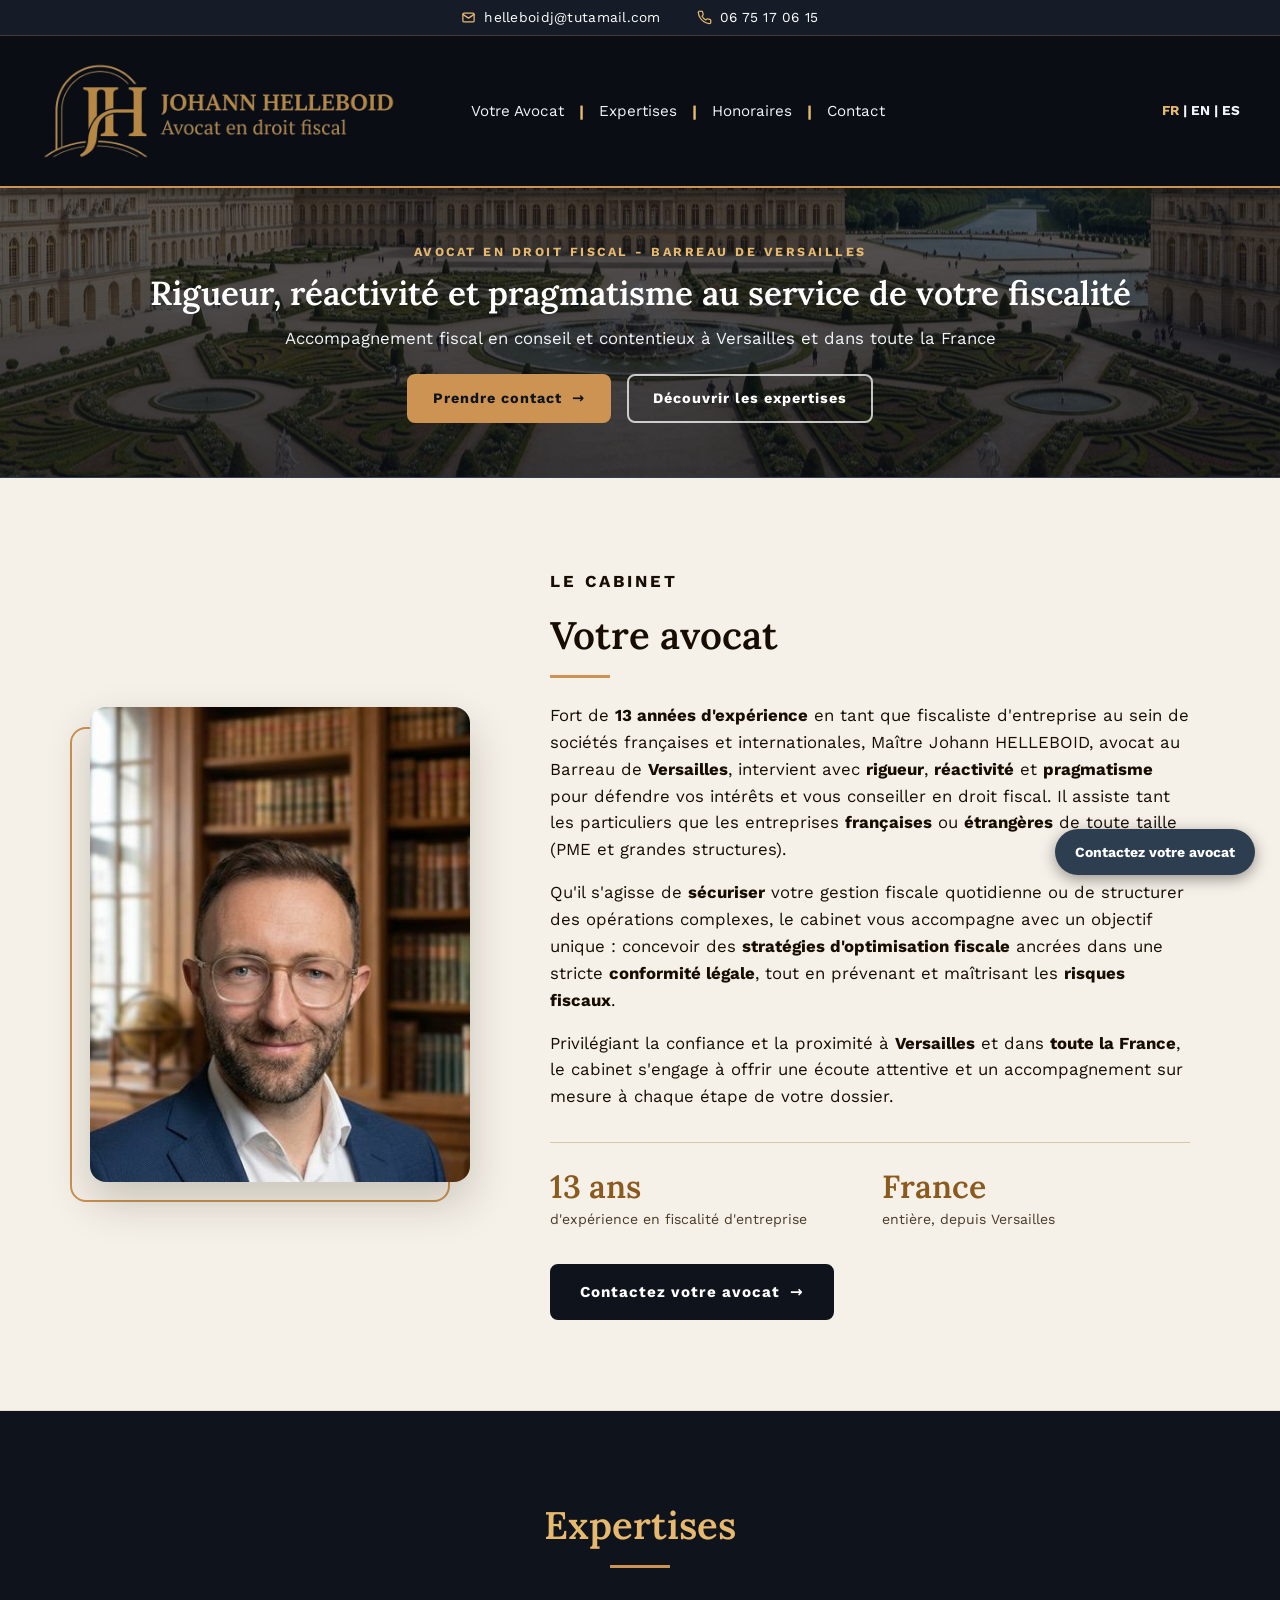
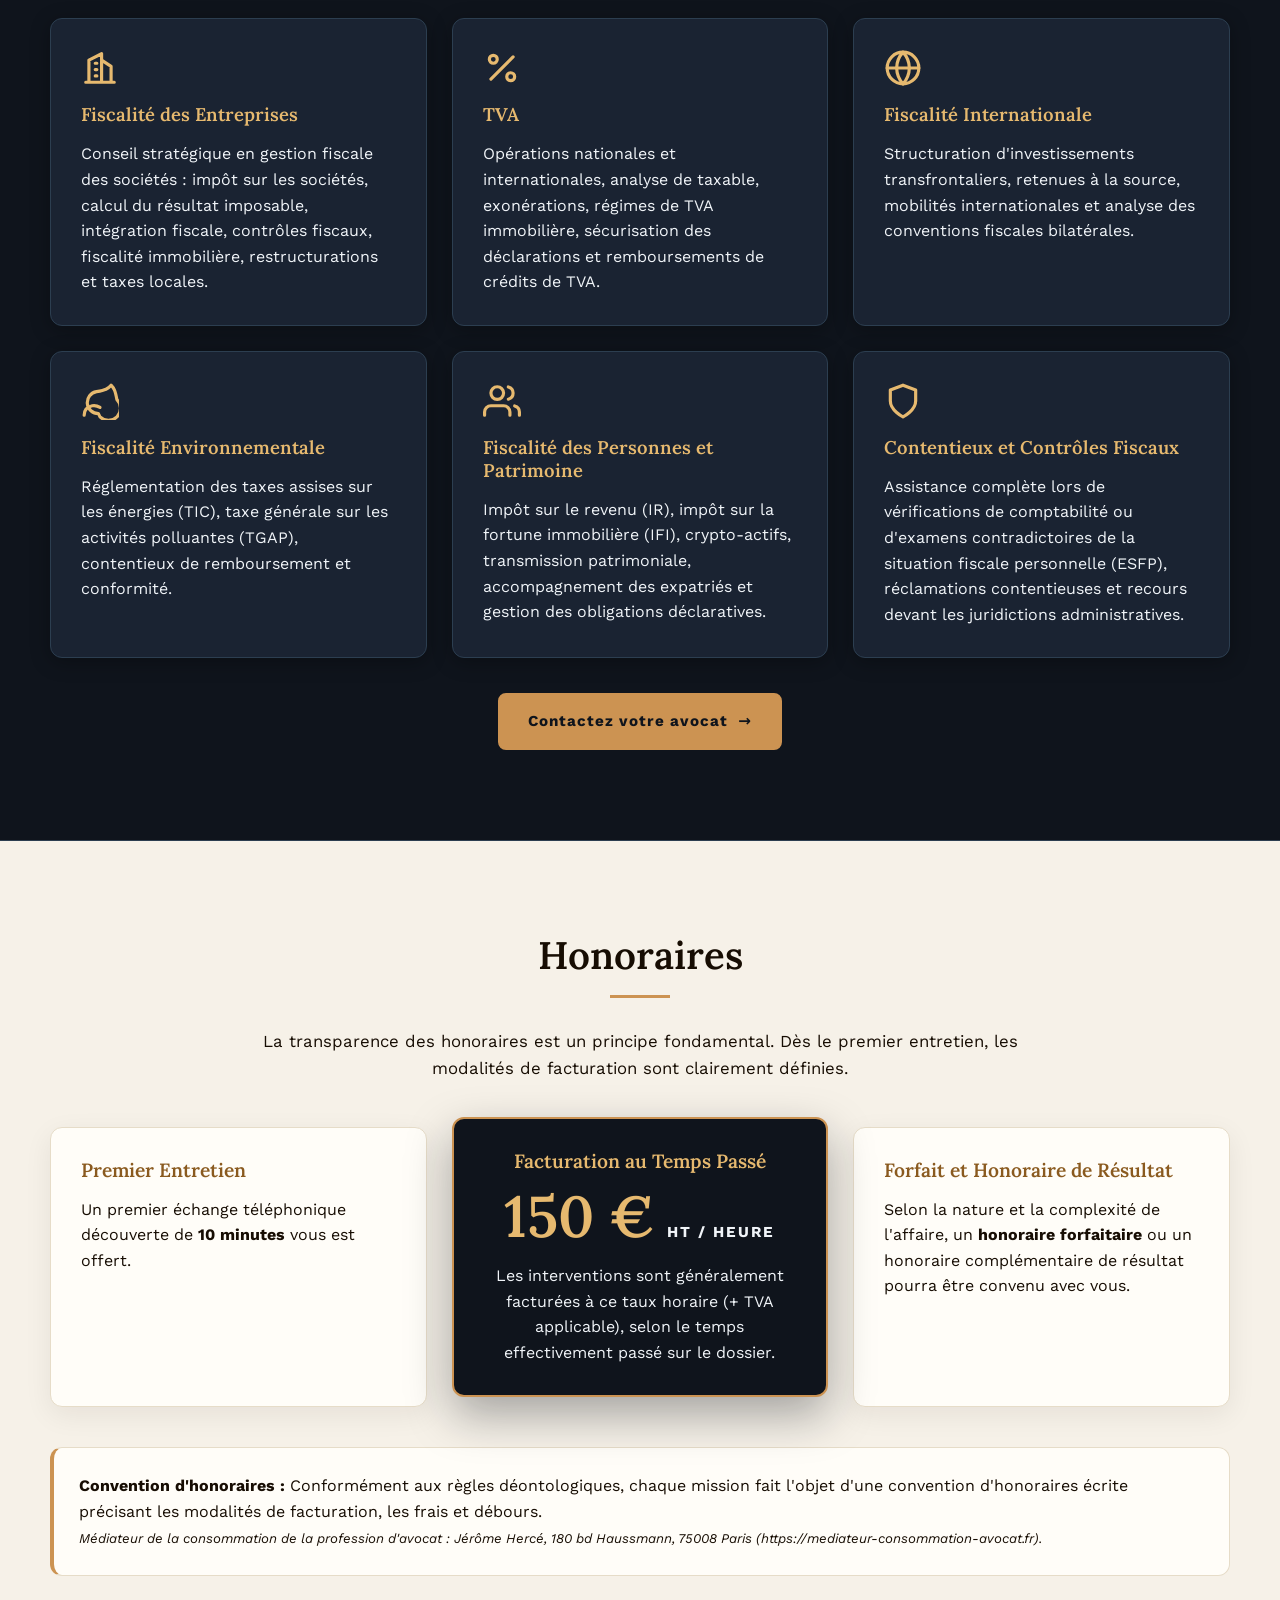
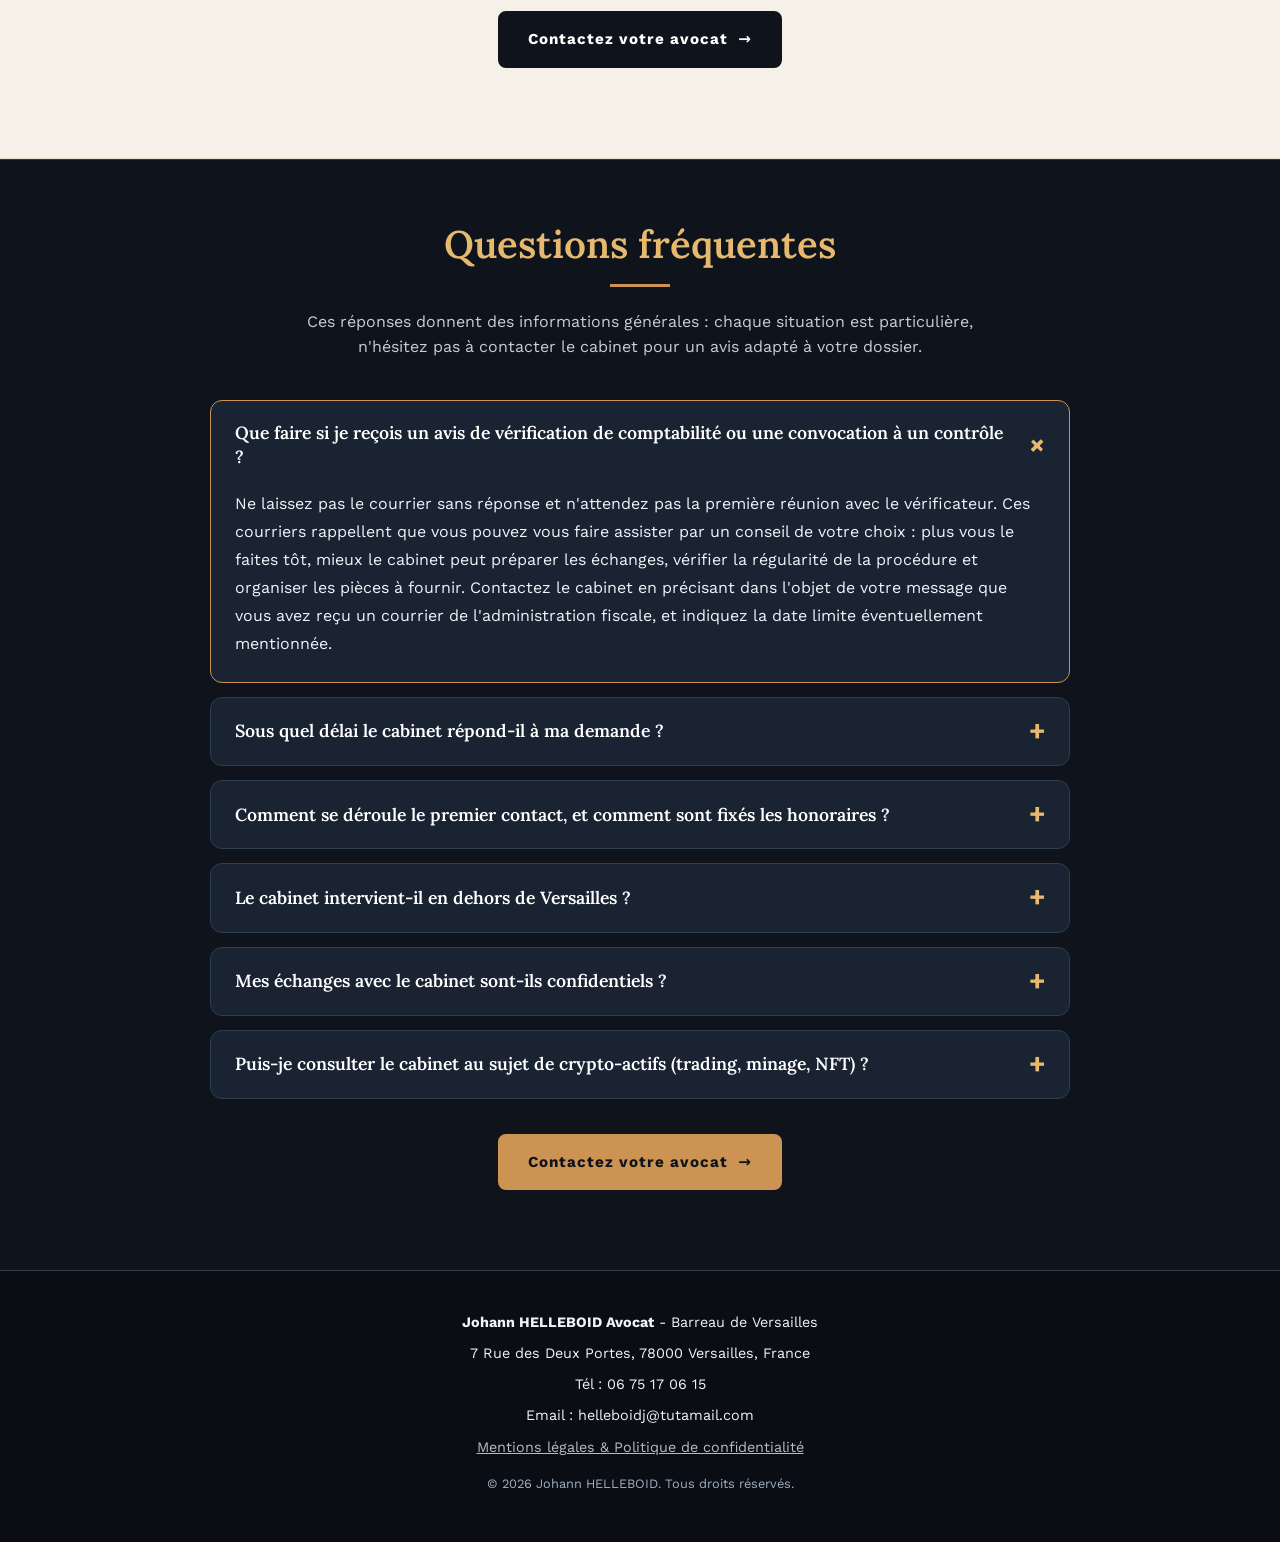
==== commit 0c4ff9ea: "Add files via upload" ====
--- a/index.html
+++ b/index.html
@@ -5,22 +5,22 @@
     <meta name="viewport" content="width=device-width, initial-scale=1.0">
     <title>Johann HELLEBOID Avocat | Droit Fiscal à Versailles</title>
     <meta name="description" content="Avocat fiscaliste à Versailles : conseil et contentieux (contrôle fiscal, TVA, fiscalité internationale, crypto-actifs). Premier échange téléphonique offert.">
-    <link rel="canonical" href="https://www.VOTRE-DOMAINE.fr/">
+    <link rel="canonical" href="https://www.jhelleboid-avocat.fr/">
     <meta name="theme-color" content="#0a0d14">
     <link rel="icon" href="favicon.ico" sizes="48x48">
     <link rel="icon" type="image/png" sizes="32x32" href="favicon-32.png">
     <link rel="apple-touch-icon" href="apple-touch-icon.png">
-    <link rel="alternate" hreflang="fr" href="https://www.VOTRE-DOMAINE.fr/">
-    <link rel="alternate" hreflang="en" href="https://www.VOTRE-DOMAINE.fr/index-en.html">
-    <link rel="alternate" hreflang="es" href="https://www.VOTRE-DOMAINE.fr/index-es.html">
-    <link rel="alternate" hreflang="x-default" href="https://www.VOTRE-DOMAINE.fr/">
+    <link rel="alternate" hreflang="fr" href="https://www.jhelleboid-avocat.fr/">
+    <link rel="alternate" hreflang="en" href="https://www.jhelleboid-avocat.fr/index-en.html">
+    <link rel="alternate" hreflang="es" href="https://www.jhelleboid-avocat.fr/index-es.html">
+    <link rel="alternate" hreflang="x-default" href="https://www.jhelleboid-avocat.fr/">
     <meta property="og:type" content="website">
     <meta property="og:site_name" content="Johann HELLEBOID Avocat">
     <meta property="og:locale" content="fr_FR">
     <meta property="og:title" content="Johann HELLEBOID Avocat | Droit Fiscal à Versailles">
     <meta property="og:description" content="Avocat fiscaliste à Versailles : conseil et contentieux (contrôle fiscal, TVA, fiscalité internationale, crypto-actifs). Premier échange téléphonique offert.">
-    <meta property="og:url" content="https://www.VOTRE-DOMAINE.fr/">
-    <meta property="og:image" content="https://www.VOTRE-DOMAINE.fr/og-image.jpg">
+    <meta property="og:url" content="https://www.jhelleboid-avocat.fr/">
+    <meta property="og:image" content="https://www.jhelleboid-avocat.fr/og-image.jpg">
     <meta property="og:image:width" content="1200">
     <meta property="og:image:height" content="630">
     <meta property="og:image:alt" content="Johann HELLEBOID, avocat en droit fiscal à Versailles">
@@ -29,17 +29,17 @@
     <link rel="preload" href="fonts/WorkSans-Regular.woff" as="font" type="font/woff" crossorigin>
     <link rel="preload" href="chateau-versailles.jpg" as="image">
     <script>document.documentElement.classList.add('js');</script>
-    <link rel="stylesheet" href="style.css?v=17">
+    <link rel="stylesheet" href="style.css?v=29">
     <script type="application/ld+json">
 {
   "@context": "https://schema.org",
   "@type": "LegalService",
-  "@id": "https://www.VOTRE-DOMAINE.fr/#cabinet",
+  "@id": "https://www.jhelleboid-avocat.fr/#cabinet",
   "name": "Johann HELLEBOID Avocat",
   "description": "Cabinet d'avocat en droit fiscal à Versailles : conseil et contentieux fiscal pour particuliers et entreprises, en France.",
-  "url": "https://www.VOTRE-DOMAINE.fr/",
-  "logo": "https://www.VOTRE-DOMAINE.fr/logo.png",
-  "image": "https://www.VOTRE-DOMAINE.fr/og-image.jpg",
+  "url": "https://www.jhelleboid-avocat.fr/",
+  "logo": "https://www.jhelleboid-avocat.fr/logo.png",
+  "image": "https://www.jhelleboid-avocat.fr/og-image.jpg",
   "telephone": "+33675170615",
   "email": "helleboidj@tutamail.com",
   "address": {
@@ -161,6 +161,12 @@
 
     <!-- Header Navigation avec Menu Burger -->
 <header class="header">
+    <div class="topbar">
+        <div class="topbar-inner">
+            <a href="contact.html#formulaire" title="Écrire au cabinet via le formulaire de contact"><svg viewBox="0 0 24 24" aria-hidden="true" focusable="false"><rect x="3" y="5" width="18" height="14" rx="2"></rect><path d="M3 7l9 6 9-6"></path></svg><span>helleboidj@tutamail.com</span></a>
+            <a href="tel:+33675170615" class="topbar-phone" title="Appeler le cabinet"><svg viewBox="0 0 24 24" aria-hidden="true" focusable="false"><path d="M22 16.9v3a2 2 0 0 1-2.2 2 19.8 19.8 0 0 1-8.6-3.1 19.5 19.5 0 0 1-6-6A19.8 19.8 0 0 1 2.1 4.2 2 2 0 0 1 4.1 2h3a2 2 0 0 1 2 1.7c.1 1 .4 1.9.7 2.8a2 2 0 0 1-.5 2.1L8.1 9.9a16 16 0 0 0 6 6l1.3-1.3a2 2 0 0 1 2.1-.4c.9.3 1.8.6 2.8.7a2 2 0 0 1 1.7 2z"></path></svg><span>06 75 17 06 15</span></a>
+        </div>
+    </div>
     <div class="nav-container">
         <!-- 1. Logo à gauche -->
         <div class="logo">
@@ -217,17 +223,13 @@
             <div class="about-content">
                 <p class="about-kicker">Le cabinet</p>
                 <h2>Votre avocat</h2>
-                <p>Fort de <strong>13 années d'expérience</strong> en tant qu'avocat fiscaliste au sein d'entreprises françaises et internationales, Maître Johann HELLEBOID, avocat au Barreau de <strong>Versailles</strong>, intervient avec <strong>rigueur</strong>, <strong>réactivité</strong> et <strong>pragmatisme</strong> pour défendre vos intérêts et vous conseiller en droit fiscal. Il assiste tant les particuliers que les entreprises <strong>françaises</strong> ou <strong>étrangères</strong> de toute taille (PME et grandes structures).</p>
+                <p>Fort de <strong>13 années d'expérience</strong> en tant que fiscaliste d'entreprise au sein de sociétés françaises et internationales, Maître Johann HELLEBOID, avocat au Barreau de <strong>Versailles</strong>, intervient avec <strong>rigueur</strong>, <strong>réactivité</strong> et <strong>pragmatisme</strong> pour défendre vos intérêts et vous conseiller en droit fiscal. Il assiste tant les particuliers que les entreprises <strong>françaises</strong> ou <strong>étrangères</strong> de toute taille (PME et grandes structures).</p>
                 <p>Qu'il s'agisse de <strong>sécuriser</strong> votre gestion fiscale quotidienne ou de structurer des opérations complexes, le cabinet vous accompagne avec un objectif unique : concevoir des <strong>stratégies d'optimisation fiscale</strong> ancrées dans une stricte <strong>conformité légale</strong>, tout en prévenant et maîtrisant les <strong>risques fiscaux</strong>.</p>
                 <p>Privilégiant la confiance et la proximité à <strong>Versailles</strong> et dans <strong>toute la France</strong>, le cabinet s'engage à offrir une écoute attentive et un accompagnement sur mesure à chaque étape de votre dossier.</p>
                 <div class="about-stats">
                     <div class="stat">
                         <span class="stat-value">13 ans</span>
-                        <span class="stat-label">d'expérience en droit fiscal</span>
-                    </div>
-                    <div class="stat">
-                        <span class="stat-value">6</span>
-                        <span class="stat-label">domaines d'expertise</span>
+                        <span class="stat-label">d'expérience en fiscalité d'entreprise</span>
                     </div>
                     <div class="stat">
                         <span class="stat-value">France</span>
@@ -242,7 +244,7 @@
     <!-- Practice Areas Section -->
     <section id="expertises" class="expertises scroll-fade-in">
         <div class="container">
-            <h2>Domaines d'expertises</h2>
+            <h2>Expertises</h2>
             <div class="expertises-grid">
                 
                 <!-- 1. Fiscalité des Entreprises -->
@@ -510,5 +512,101 @@
             });
         }, { passive: true });
     </script>
+    <button type="button" class="back-to-top" id="backToTop" aria-label="Retour en haut de page" title="Retour en haut de page" tabindex="-1">
+        <svg viewBox="0 0 24 24" aria-hidden="true" focusable="false"><path d="M12 19V5"></path><path d="M5 12l7-7 7 7"></path></svg>
+    </button>
+
+    <script>
+    (function () {
+        var reduce = window.matchMedia('(prefers-reduced-motion: reduce)');
+
+        // 1. Bouton « retour en haut »
+        var topBtn = document.getElementById('backToTop');
+        function updateTopBtn() {
+            var show = window.scrollY > 700;
+            topBtn.classList.toggle('visible', show);
+            topBtn.tabIndex = show ? 0 : -1;
+        }
+        topBtn.addEventListener('click', function () {
+            window.scrollTo({ top: 0, behavior: reduce.matches ? 'auto' : 'smooth' });
+            var logo = document.querySelector('.logo a');
+            if (logo) { logo.focus({ preventScroll: true }); }
+        });
+        window.addEventListener('scroll', updateTopBtn, { passive: true });
+        updateTopBtn();
+
+        // 2. Menu : la rubrique de la section affichée est mise en évidence (page d'accueil)
+        var ids = ['votre-avocat', 'expertises', 'honoraires', 'faq'];
+        var sections = ids.map(function (id) { return document.getElementById(id); });
+        if (sections.every(Boolean)) {
+            var ticking = false;
+            var links = {};
+            ids.forEach(function (id) { links[id] = document.querySelector('.nav-links a[href="#' + id + '"]'); });
+            var updateSpy = function () {
+                ticking = false;
+                var header = document.querySelector('.header');
+                var line = (header ? header.getBoundingClientRect().height : 0) + 40;
+                var current = null;
+                sections.forEach(function (s) { if (s.getBoundingClientRect().top <= line) { current = s.id; } });
+                ids.forEach(function (id) {
+                    if (!links[id]) { return; }
+                    var on = (id === current);
+                    links[id].classList.toggle('active', on);
+                    if (on) { links[id].setAttribute('aria-current', 'true'); } else { links[id].removeAttribute('aria-current'); }
+                });
+            };
+            window.addEventListener('scroll', function () {
+                if (!ticking) { ticking = true; window.requestAnimationFrame(updateSpy); }
+            }, { passive: true });
+            updateSpy();
+        }
+
+        // 2b. Image d'ouverture : léger effet de profondeur au défilement (PC uniquement)
+        var hero = document.querySelector('.hero-home');
+        var wide = window.matchMedia('(min-width: 993px)');
+        if (hero && !reduce.matches) {
+            var heroTick = false;
+            var moveHero = function () {
+                heroTick = false;
+                if (!wide.matches) { hero.style.removeProperty('--hero-shift'); return; }
+                var h = hero.offsetHeight || 1;
+                var p = Math.min(Math.max(window.scrollY / h, 0), 1);
+                hero.style.setProperty('--hero-shift', ((p * 2 - 1) * 0.14 * h).toFixed(1) + 'px');
+            };
+            window.addEventListener('scroll', function () {
+                if (!heroTick) { heroTick = true; window.requestAnimationFrame(moveHero); }
+            }, { passive: true });
+            window.addEventListener('resize', moveHero);
+            moveHero();
+        }
+
+        // 3. FAQ : ouverture et fermeture progressives
+        document.querySelectorAll('.faq-item').forEach(function (item) {
+            var summary = item.querySelector('summary');
+            var answer = item.querySelector('.faq-answer');
+            if (!summary || !answer || !answer.animate) { return; }
+            var running = null;
+            summary.addEventListener('click', function (e) {
+                if (reduce.matches) { return; }
+                e.preventDefault();
+                if (running) { running.cancel(); running = null; answer.style.overflow = ''; }
+                var opening = !item.open;
+                var pad = parseFloat(getComputedStyle(answer).paddingBottom) || 0;
+                if (opening) { item.open = true; }
+                var h = answer.getBoundingClientRect().height;
+                var from = opening ? { height: '0px', paddingBottom: '0px', opacity: 0 } : { height: h + 'px', paddingBottom: pad + 'px', opacity: 1 };
+                var to = opening ? { height: h + 'px', paddingBottom: pad + 'px', opacity: 1 } : { height: '0px', paddingBottom: '0px', opacity: 0 };
+                answer.style.overflow = 'hidden';
+                running = answer.animate([from, to], { duration: 280, easing: 'ease' });
+                running.onfinish = function () {
+                    if (!opening) { item.open = false; }
+                    answer.style.overflow = '';
+                    running = null;
+                };
+            });
+        });
+    })();
+    </script>
+
 </body>
 </html>
--- a/style.css
+++ b/style.css
@@ -41,6 +41,7 @@
     --ochre-text: #8a5a1f;
     --border-cream: #e6dcc8;
     --ochre-accent: #cc9352;
+    --ochre-bright: #e6b96f; /* or lumineux : textes et petits éléments sur fond sombre */
     --ochre-dark: #633f17;
     --dark-bg: #0f141c;
     --alt-bg: #f6f1e8; /* fond crème (ancien ocre : #cc9352) */
@@ -61,7 +62,11 @@
 
 html {
     scroll-behavior: smooth;
-    scroll-padding-top: 78px; /* = hauteur de l'en-tête une fois réduit (PC), pour que les ancres ne passent pas dessous */
+    scroll-padding-top: 114px; /* = en-tête réduit (78px) + bandeau coordonnées (36px), pour que les ancres ne passent pas dessous */
+}
+
+html:has(body.page-contact) {
+    scroll-padding-top: 78px; /* page Contact : le bandeau se replie au défilement */
 }
 
 body {
@@ -183,13 +188,13 @@
 
 .nav-links a:hover,
 .nav-links a.active {
-    color: var(--ochre-accent);
+    color: var(--ochre-bright);
 }
 
 .nav-links li:not(:last-child)::after {
     content: "|";
     margin-left: 15px;
-    color: var(--ochre-accent);
+    color: var(--ochre-bright);
     font-weight: bold;
     vertical-align: middle;
 }
@@ -216,7 +221,7 @@
 
 .lang-switch-container a:hover,
 .lang-switch-container a.active {
-    color: var(--ochre-accent);
+    color: var(--ochre-bright);
 }
 
 /* Bouton Burger (masqué sur PC) */
@@ -295,7 +300,7 @@
     font-size: 2.8rem;
     letter-spacing: 2px;
     margin-bottom: 10px;
-    color: var(--ochre-accent);
+    color: var(--ochre-bright);
 }
 
 .presentation-header h2 {
@@ -393,7 +398,7 @@
 /* Chiffres clés */
 .about-stats {
     display: grid;
-    grid-template-columns: repeat(3, 1fr);
+    grid-template-columns: repeat(2, 1fr);
     gap: 24px;
     margin: 32px 0 34px;
     padding-top: 26px;
@@ -453,7 +458,7 @@
     text-align: center;
 }
 
-.expertises h2 { color: var(--ochre-accent); }
+.expertises h2 { color: var(--ochre-bright); }
 .honoraires h2 { color: var(--dark-text); }
 
 .expertises-grid {
@@ -473,7 +478,7 @@
 .card h3 {
     font-size: 1.2rem;
     margin-bottom: 15px;
-    color: var(--ochre-accent);
+    color: var(--ochre-bright);
 }
 
 .card p { color: var(--light-text); }
@@ -503,7 +508,7 @@
     width: 32px;
     height: 32px;
     flex-shrink: 0;
-    stroke: var(--ochre-accent);
+    stroke: var(--ochre-bright);
     fill: none;
     stroke-width: 2;
     stroke-linecap: round;
@@ -513,7 +518,7 @@
 .expertise-header h3 {
     font-size: 1.15rem;
     margin: 0;
-    color: var(--ochre-accent);
+    color: var(--ochre-bright);
 }
 
 .expertise-content {
@@ -583,7 +588,7 @@
 .contact-info-card h2, 
 .contact-info-card h3,
 .contact-form-card h2 {
-    color: var(--ochre-accent) !important;
+    color: var(--ochre-bright) !important;
     margin-bottom: 15px;
 }
 
@@ -608,7 +613,7 @@
 }
 
 .contact-info-card a {
-    color: var(--ochre-accent) !important;
+    color: var(--ochre-bright) !important;
 }
 
 .contact-form {
@@ -906,7 +911,7 @@
     .expertise-header::after {
         content: '+' !important;
         font-size: 1.3rem !important;
-        color: var(--ochre-accent) !important;
+        color: var(--ochre-bright) !important;
         font-weight: bold !important;
     }
 
@@ -950,7 +955,7 @@
     font-size: 1.1rem;
     font-weight: bold;
     letter-spacing: 1.2px;
-    color: var(--ochre-accent);
+    color: var(--ochre-bright);
     white-space: nowrap;
 }
 
@@ -1099,7 +1104,7 @@
 }
 
 .legal-card h3 {
-    color: var(--ochre-accent);
+    color: var(--ochre-bright);
     margin: 30px 0 10px;
 }
 
@@ -1112,7 +1117,7 @@
 }
 
 .legal-card a {
-    color: var(--ochre-accent);
+    color: var(--ochre-bright);
 }
 
 @media screen and (max-width: 992px) {
@@ -1176,7 +1181,7 @@
     font-weight: 700;
     letter-spacing: 3px;
     text-transform: uppercase;
-    color: var(--ochre-accent);
+    color: var(--ochre-bright);
 }
 
 .hero-home .presentation-header h1 {
@@ -1275,7 +1280,7 @@
 }
 
 .honoraires .card.card-featured h3 {
-    color: var(--ochre-accent);
+    color: var(--ochre-bright);
 }
 
 .honoraires .card.card-featured p {
@@ -1296,7 +1301,7 @@
     font-size: 3.6rem;
     font-weight: 600;
     line-height: 1;
-    color: var(--ochre-accent);
+    color: var(--ochre-bright);
 }
 
 .honoraires .card.card-featured .price-unit {
@@ -1323,7 +1328,7 @@
 
     /* l'en-tête étant fixe, on réserve sa place en haut de page */
     body {
-        padding-top: 152px;
+        padding-top: 188px;
     }
 
     .header.scrolled {
@@ -1337,7 +1342,7 @@
 
 @media screen and (min-width: 993px) and (max-width: 1150px) {
     body {
-        padding-top: 130px;
+        padding-top: 166px;
     }
 }
 
@@ -1473,7 +1478,7 @@
 
 .contact-info-card,
 .contact-form-card {
-    --focus-color: var(--ochre-accent);
+    --focus-color: var(--ochre-bright);
 }
 
 .form-group input:focus-visible,
@@ -1532,7 +1537,7 @@
     margin: 30px 0 22px;
     text-align: center;
     font-size: 2.4rem;
-    color: var(--ochre-accent);
+    color: var(--ochre-bright);
 }
 
 .faq h2::after {
@@ -1595,7 +1600,7 @@
     font-family: var(--font-body);
     font-size: 1.7rem;
     line-height: 1;
-    color: var(--ochre-accent);
+    color: var(--ochre-bright);
     transition: transform 0.3s ease;
 }
 
@@ -1604,7 +1609,7 @@
 }
 
 .faq-item summary:hover {
-    color: var(--ochre-accent);
+    color: var(--ochre-bright);
 }
 
 .faq-item summary:focus-visible {
@@ -1639,3 +1644,351 @@
         padding: 0 18px 20px;
     }
 }
+
+/* ==========================================
+   12. BANDEAU COORDONNÉES (e-mail + téléphone), tout en haut de l'en-tête
+   ========================================== */
+.topbar {
+    height: 36px;
+    margin: -25px -40px 25px;
+    padding: 0 40px;
+    background-color: #151c28;
+    border-bottom: 1px solid rgba(204, 147, 82, 0.28);
+    overflow: hidden;
+    transition: height 0.3s ease, margin 0.3s ease, opacity 0.2s ease;
+}
+
+.topbar-inner {
+    display: flex;
+    align-items: center;
+    justify-content: center;
+    gap: 36px;
+    height: 100%;
+    max-width: 1200px;
+    margin: 0 auto;
+    font-family: var(--font-body);
+    font-size: 0.86rem;
+    letter-spacing: 0.02em;
+    white-space: nowrap;
+}
+
+.topbar-inner a,
+.topbar-phone {
+    display: inline-flex;
+    align-items: center;
+    gap: 8px;
+}
+
+.topbar-inner a {
+    color: #fff;
+    text-decoration: none;
+}
+
+.topbar svg {
+    color: var(--ochre-bright);
+}
+
+.topbar-inner a:hover span {
+    text-decoration: underline;
+}
+
+
+
+.topbar svg {
+    width: 15px;
+    height: 15px;
+    flex-shrink: 0;
+    fill: none;
+    stroke: currentColor;
+    stroke-width: 2;
+    stroke-linecap: round;
+    stroke-linejoin: round;
+}
+
+/* en-tête réduit au défilement (PC) : le bandeau reste visible, sauf sur la page Contact où il se replie */
+@media screen and (min-width: 993px) {
+    .header.scrolled .topbar {
+        margin: -10px -40px 10px;
+    }
+
+    .page-contact .header.scrolled .topbar {
+        height: 0;
+        margin: -10px -40px 10px;
+        border-bottom-width: 0;
+        opacity: 0;
+    }
+}
+
+/* mobile : bandeau centré tout en haut */
+@media screen and (max-width: 992px) {
+    .topbar {
+        height: auto;
+        margin: -15px -15px 12px;
+        padding: 8px 12px;
+    }
+
+    .topbar-inner {
+        justify-content: center;
+        flex-wrap: wrap;
+        gap: 4px 18px;
+        font-size: 0.8rem;
+    }
+}
+
+
+/* ==========================================
+   13. DÉTAILS DE FINITION (effets discrets)
+   ========================================== */
+
+/* Boutons : léger soulèvement, flèche qui avance */
+.btn-cta,
+.btn-ghost,
+.btn-submit {
+    transition: all 0.3s ease, transform 0.25s ease;
+}
+
+.btn-cta::after {
+    content: "\2192";
+    display: inline-block;
+    margin-left: 10px;
+    transition: transform 0.25s ease;
+}
+
+.map-consent .btn-cta::after {
+    content: none;
+}
+
+@media (hover: hover) {
+    .btn-cta:hover,
+    .btn-ghost:hover,
+    .btn-submit:hover {
+        transform: translateY(-2px);
+    }
+
+    .btn-cta:hover::after {
+        transform: translateX(5px);
+    }
+
+    .map-consent .btn-cta:hover {
+        transform: none;
+    }
+
+    .floating-contact-btn {
+        transition: transform 0.25s ease, background-color 0.25s ease;
+    }
+
+    .floating-contact-btn:hover {
+        transform: translateY(-2px);
+        background-color: #34495e;
+    }
+}
+
+/* Cartes d'expertise : filet ocre qui se dessine en haut au survol */
+.expertise-card {
+    position: relative;
+    overflow: hidden;
+}
+
+.expertise-card::before {
+    content: "";
+    position: absolute;
+    top: 0;
+    left: 0;
+    right: 0;
+    height: 3px;
+    background-color: var(--ochre-accent);
+    transform: scaleX(0);
+    transform-origin: left;
+    transition: transform 0.4s ease;
+}
+
+@media (hover: hover) {
+    .expertise-card:hover::before {
+        transform: scaleX(1);
+    }
+}
+
+.expertise-card:focus-within::before {
+    transform: scaleX(1);
+}
+
+/* Formulaire : halo doux sur le champ en cours, coche quand le champ est valide */
+.form-group input,
+.form-group textarea {
+    transition: border-color 0.2s ease, box-shadow 0.2s ease;
+}
+
+.form-group input:focus,
+.form-group textarea:focus {
+    box-shadow: 0 0 0 5px rgba(204, 147, 82, 0.25);
+}
+
+.form-group input:focus-visible,
+.form-group textarea:focus-visible {
+    outline: 2px solid var(--ochre-accent);
+    outline-offset: 0;
+}
+
+.form-group input:not([type="checkbox"]):not(:placeholder-shown):valid {
+    padding-right: 42px;
+    background-image: url("data:image/svg+xml,%3Csvg xmlns='http://www.w3.org/2000/svg' viewBox='0 0 24 24' fill='none' stroke='%238a5a1f' stroke-width='2.5' stroke-linecap='round' stroke-linejoin='round'%3E%3Cpath d='M4 12l5 5L20 6'/%3E%3C/svg%3E");
+    background-repeat: no-repeat;
+    background-position: right 14px center;
+    background-size: 16px;
+}
+
+.form-group input:not([type="checkbox"]):not(:placeholder-shown):not(:focus):invalid {
+    border-color: #b4533c;
+}
+
+/* Bouton « retour en haut » */
+.back-to-top {
+    position: fixed;
+    left: 25px;
+    bottom: 25px;
+    z-index: 999;
+    width: 46px;
+    height: 46px;
+    display: flex;
+    align-items: center;
+    justify-content: center;
+    padding: 0;
+    background-color: #0f141c;
+    border: 2px solid var(--ochre-accent);
+    border-radius: 50%;
+    color: var(--ochre-bright);
+    cursor: pointer;
+    box-shadow: 0 4px 15px rgba(0, 0, 0, 0.4);
+    opacity: 0;
+    visibility: hidden;
+    transform: translateY(10px);
+    transition: opacity 0.3s ease, transform 0.3s ease, visibility 0.3s, background-color 0.25s ease, color 0.25s ease;
+}
+
+.back-to-top.visible {
+    opacity: 1;
+    visibility: visible;
+    transform: translateY(0);
+}
+
+.back-to-top svg {
+    width: 20px;
+    height: 20px;
+    fill: none;
+    stroke: currentColor;
+    stroke-width: 2.4;
+    stroke-linecap: round;
+    stroke-linejoin: round;
+}
+
+@media (hover: hover) {
+    .back-to-top:hover {
+        background-color: var(--ochre-accent);
+        color: #0f141c;
+    }
+}
+
+.back-to-top:focus-visible {
+    outline: 3px solid #fff;
+    outline-offset: 0;
+    box-shadow: 0 0 0 6px #0f141c, 0 4px 15px rgba(0, 0, 0, 0.4);
+}
+
+@media screen and (max-width: 992px) {
+    .back-to-top {
+        left: 16px;
+        bottom: 20px;
+        width: 44px;
+        height: 44px;
+    }
+}
+
+/* Image d'ouverture de l'accueil : calque plus haut que le bandeau, déplacé au défilement (effet de profondeur, PC) */
+.hero-home {
+    overflow: hidden;
+    background-image: none;
+}
+
+.hero-home::before {
+    content: "";
+    position: absolute;
+    left: 0;
+    right: 0;
+    top: -18%;
+    height: 136%;
+    background-image: linear-gradient(180deg, rgba(10, 13, 20, 0.6), rgba(10, 13, 20, 0.8)), url('chateau-versailles.jpg');
+    background-size: cover;
+    background-position: center;
+    background-repeat: no-repeat;
+    transform: translate3d(0, var(--hero-shift, 0px), 0);
+    will-change: transform;
+    z-index: 0;
+}
+
+.hero-home > * {
+    position: relative;
+    z-index: 1;
+}
+
+/* FAQ : retour visuel au survol (la réponse s'ouvre toujours au clic) */
+.faq-item summary {
+    transition: color 0.2s ease, background-color 0.25s ease;
+}
+
+.faq-item summary::after {
+    transition: transform 0.3s ease, color 0.2s ease;
+}
+
+@media (hover: hover) {
+    .faq-item:hover {
+        border-color: rgba(204, 147, 82, 0.7);
+    }
+
+    .faq-item summary:hover {
+        background-color: rgba(204, 147, 82, 0.09);
+    }
+
+    .faq-item:not([open]) summary:hover::after {
+        transform: rotate(90deg) scale(1.15);
+        color: #fff;
+    }
+}
+
+/* Case de consentement : lien vers la politique de confidentialité */
+.checkbox-group label a {
+    color: var(--ochre-bright);
+    text-decoration: underline;
+}
+
+/* Bandeau d'accueil compact sur PC : même hauteur que le bandeau de la page Contact (290 px) */
+@media screen and (min-width: 993px) {
+    .hero.hero-home {
+        min-height: 290px;
+        padding: 26px 50px;
+    }
+
+    .hero-kicker {
+        margin-bottom: 12px;
+        font-size: 0.78rem;
+        letter-spacing: 2.5px;
+    }
+
+    .hero-home .presentation-header h1 {
+        max-width: 1000px;
+        margin: 0 auto 12px;
+        font-size: clamp(1.7rem, 2.6vw, 2.2rem);
+        line-height: 1.2;
+    }
+
+    .hero-home .subtitle {
+        max-width: 900px;
+        margin: 0 auto 22px;
+        font-size: 1.05rem;
+    }
+
+    .hero-home .btn-cta,
+    .hero-home .btn-ghost {
+        padding: 11px 24px;
+        font-size: 0.9rem;
+    }
+}
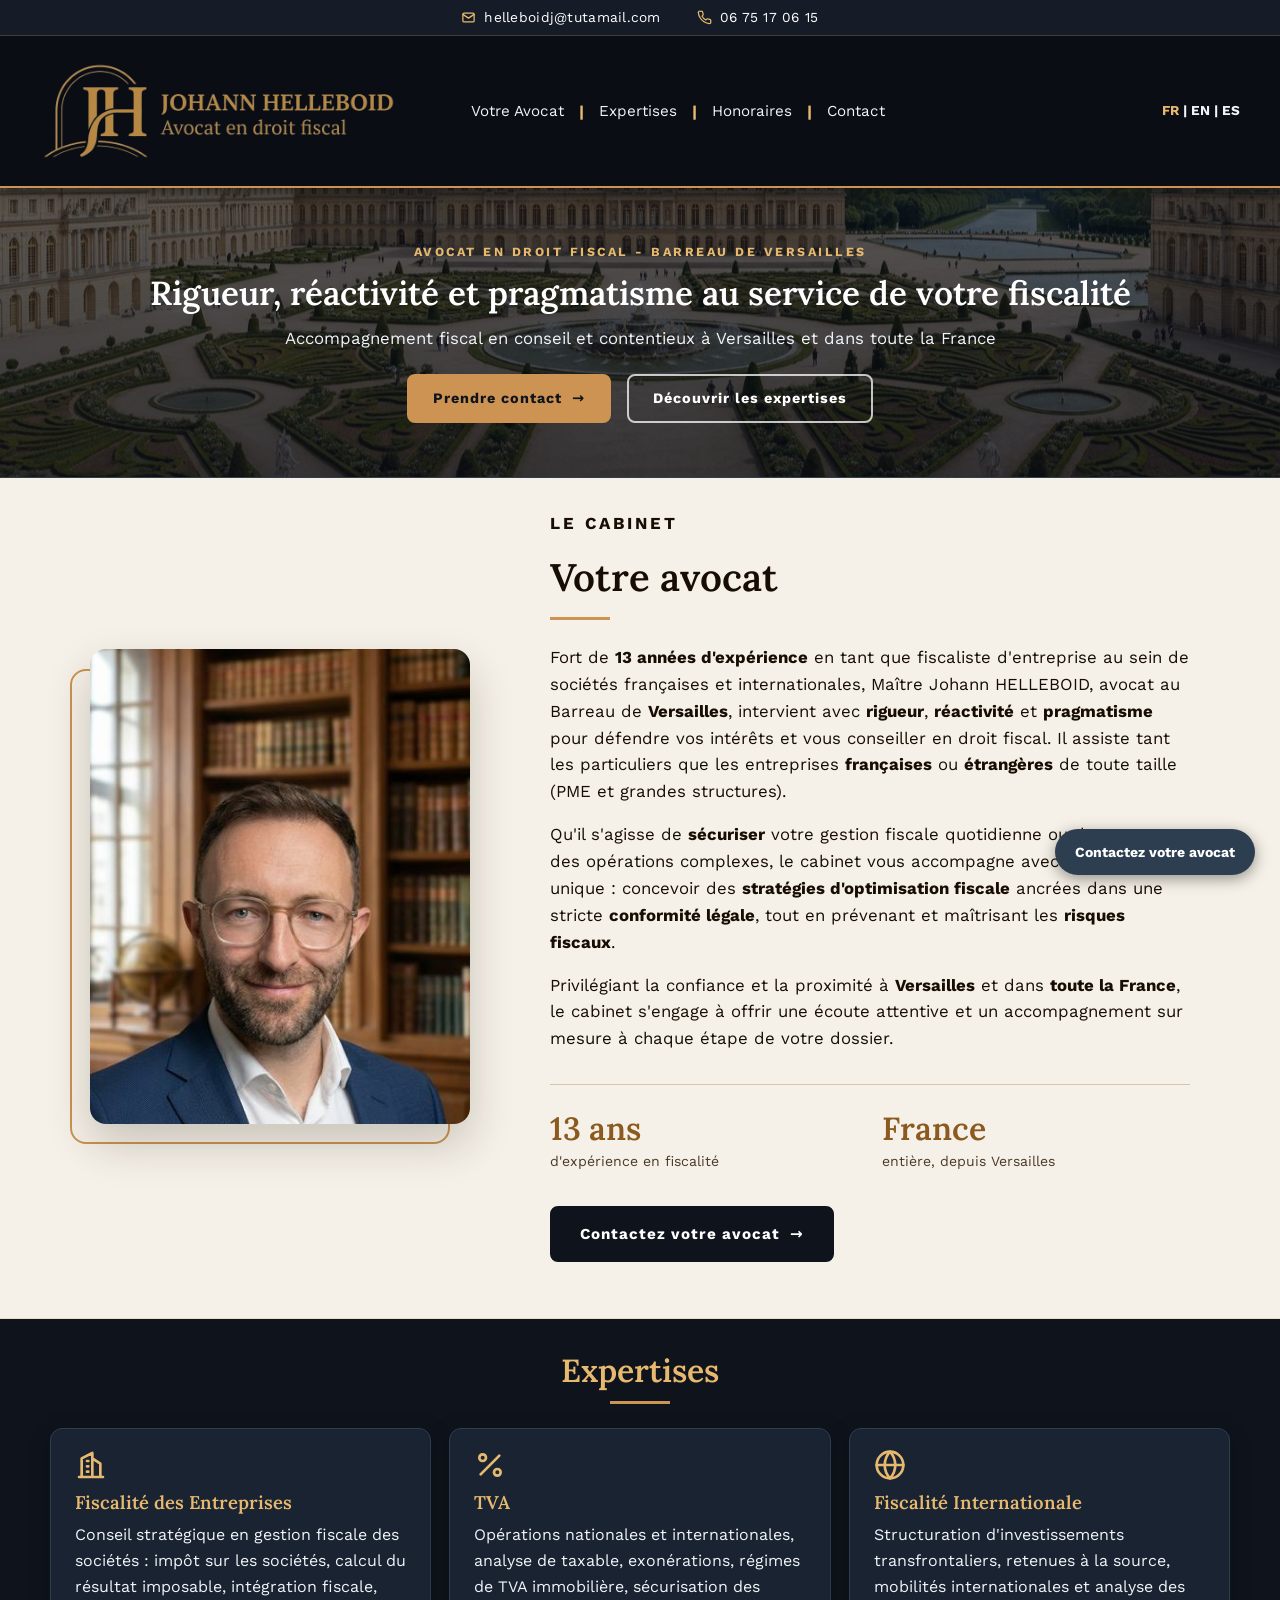
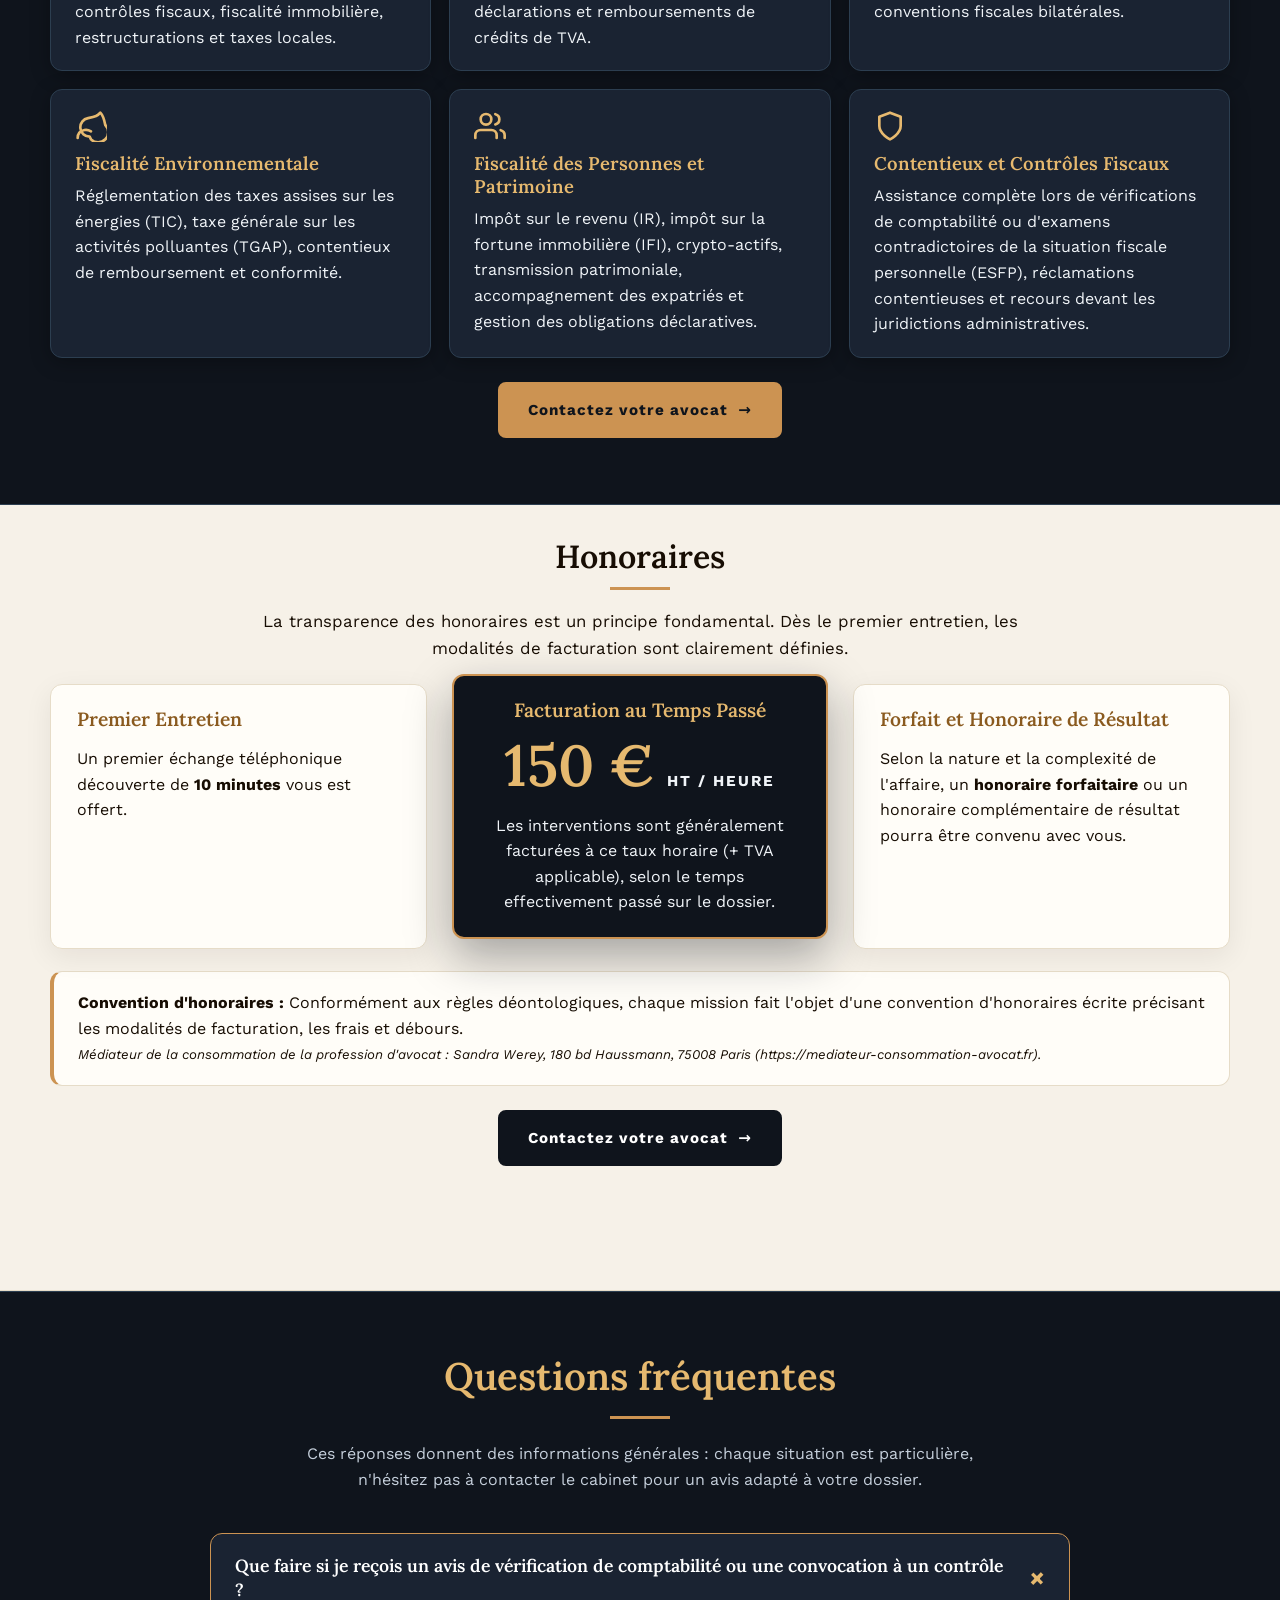
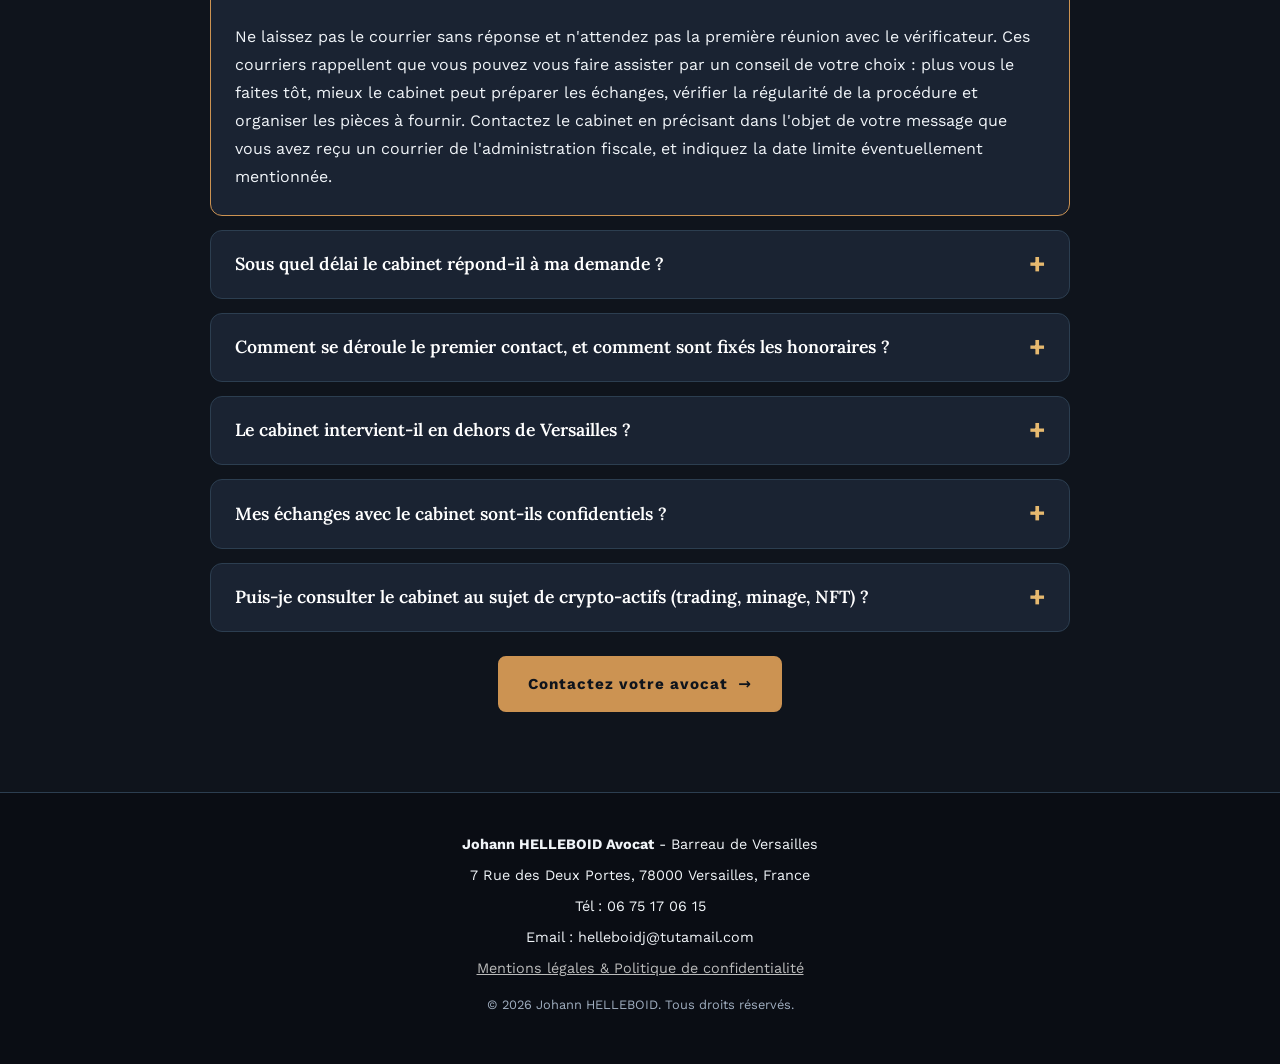
==== commit 40608f91: "Add files via upload" ====
--- a/index.html
+++ b/index.html
@@ -29,7 +29,7 @@
     <link rel="preload" href="fonts/WorkSans-Regular.woff" as="font" type="font/woff" crossorigin>
     <link rel="preload" href="chateau-versailles.jpg" as="image">
     <script>document.documentElement.classList.add('js');</script>
-    <link rel="stylesheet" href="style.css?v=29">
+    <link rel="stylesheet" href="style.css?v=34">
     <script type="application/ld+json">
 {
   "@context": "https://schema.org",
@@ -208,7 +208,7 @@
             <h1>Rigueur, réactivité et pragmatisme au service de votre fiscalité</h1>
             <p class="subtitle">Accompagnement fiscal en conseil et contentieux à Versailles et dans toute la France</p>
             <div class="hero-actions">
-                <a href="contact.html" class="btn-cta">Prendre contact</a>
+                <a href="contact.html#formulaire" class="btn-cta">Prendre contact</a>
                 <a href="#expertises" class="btn-ghost">Découvrir les expertises</a>
             </div>
         </div>
@@ -229,14 +229,14 @@
                 <div class="about-stats">
                     <div class="stat">
                         <span class="stat-value">13 ans</span>
-                        <span class="stat-label">d'expérience en fiscalité d'entreprise</span>
+                        <span class="stat-label">d'expérience en fiscalité</span>
                     </div>
                     <div class="stat">
                         <span class="stat-value">France</span>
                         <span class="stat-label">entière, depuis Versailles</span>
                     </div>
                 </div>
-                <a href="contact.html" class="btn-cta">Contactez votre avocat</a>
+                <a href="contact.html#formulaire" class="btn-cta">Contactez votre avocat</a>
             </div>
         </div>
     </section>
@@ -316,7 +316,7 @@
             </div>
 
             <div class="section-cta">
-                <a href="contact.html" class="btn-cta">Contactez votre avocat</a>
+                <a href="contact.html#formulaire" class="btn-cta">Contactez votre avocat</a>
             </div>
         </div>
     </section>
@@ -349,11 +349,11 @@
 
             <div class="honoraires-info">
                 <p><strong>Convention d'honoraires :</strong> Conformément aux règles déontologiques, chaque mission fait l'objet d'une convention d'honoraires écrite précisant les modalités de facturation, les frais et débours.</p>
-                <p class="mediateur"><small><em>Médiateur de la consommation de la profession d'avocat : Jérôme Hercé, 180 bd Haussmann, 75008 Paris (https://mediateur-consommation-avocat.fr).</em></small></p>
+                <p class="mediateur"><small><em>Médiateur de la consommation de la profession d'avocat : Sandra Werey, 180 bd Haussmann, 75008 Paris (https://mediateur-consommation-avocat.fr).</em></small></p>
             </div>
 
             <div class="section-cta">
-                <a href="contact.html" class="btn-cta">Contactez votre avocat</a>
+                <a href="contact.html#formulaire" class="btn-cta">Contactez votre avocat</a>
             </div>
         </div>
     </section>
@@ -390,7 +390,7 @@
                 </details>
             </div>
             <div class="section-cta">
-                <a href="contact.html" class="btn-cta">Contactez votre avocat</a>
+                <a href="contact.html#formulaire" class="btn-cta">Contactez votre avocat</a>
             </div>
         </div>
     </section>
@@ -410,7 +410,7 @@
     </footer>
 
     <!-- Floating Contact Button -->
-    <a href="contact.html" class="floating-contact-btn">
+    <a href="contact.html#formulaire" class="floating-contact-btn">
         Contactez votre avocat
     </a>
 
--- a/style.css
+++ b/style.css
@@ -1992,3 +1992,210 @@
         font-size: 0.9rem;
     }
 }
+
+/* Mobile : formulaire et coordonnées plus larges, champs empilés */
+@media screen and (max-width: 992px) {
+    .contact-section {
+        padding: 30px 14px !important;
+    }
+
+    .contact-info-card,
+    .contact-form-card {
+        padding: 24px 18px !important;
+    }
+
+    .form-row {
+        flex-direction: column !important;
+        align-items: stretch !important;
+        gap: 20px !important;
+    }
+
+    .form-group input,
+    .form-group textarea {
+        padding: 14px;
+        font-size: 1rem;
+    }
+}
+
+/* ==========================================
+   Affichage des rubriques : le titre arrive juste sous l'en-tête et la rubrique tient à l'écran
+   ========================================== */
+@media screen and (min-width: 993px) {
+    .about,
+    .expertises,
+    .honoraires {
+        padding-top: 32px;
+        padding-bottom: 56px;
+    }
+
+    .expertises h2,
+    .honoraires h2 {
+        font-size: 2rem;
+        margin-bottom: 24px;
+    }
+
+    .expertises h2::after,
+    .honoraires h2::after {
+        margin-top: 10px;
+    }
+
+    .expertises .expertises-grid {
+        gap: 18px;
+    }
+
+    .expertises .expertise-card {
+        padding: 20px 24px;
+    }
+
+    .expertises .expertise-header {
+        gap: 10px;
+        margin-bottom: 8px;
+    }
+
+    .expertises .expertise-icon {
+        width: 32px;
+        height: 32px;
+    }
+
+    .honoraires-intro {
+        margin: -6px auto 22px;
+    }
+
+    .honoraires .card {
+        padding: 22px 26px;
+    }
+
+    .honoraires-info {
+        margin-top: 22px;
+        padding: 18px 24px;
+    }
+
+    .section-cta {
+        margin-top: 24px;
+    }
+}
+
+/* Mobile : moins d'espace au-dessus du titre de chaque rubrique */
+@media screen and (max-width: 992px) {
+    .about,
+    .expertises,
+    .honoraires {
+        padding-top: 28px;
+        padding-bottom: 40px;
+    }
+
+    .expertises h2,
+    .honoraires h2 {
+        margin-bottom: 22px;
+    }
+}
+
+/* Écrans PC peu hauts (portables) : rubriques un peu plus compactes pour tenir à l'écran */
+@media screen and (min-width: 993px) and (max-height: 820px) {
+    .about,
+    .expertises,
+    .honoraires {
+        padding-top: 20px;
+        padding-bottom: 40px;
+    }
+
+    .about-container {
+        grid-template-columns: 300px 1fr;
+        gap: 56px;
+    }
+
+    .about-content p {
+        font-size: 0.95rem;
+        line-height: 1.55;
+        margin-bottom: 10px;
+    }
+
+    .about-stats {
+        margin: 14px 0 16px;
+    }
+
+    .expertises h2,
+    .honoraires h2 {
+        font-size: 1.7rem;
+        margin-bottom: 16px;
+    }
+
+    .expertises .expertises-grid {
+        gap: 14px;
+    }
+
+    .expertises .expertise-card {
+        padding: 14px 20px;
+    }
+
+    .expertises .expertise-header {
+        flex-direction: row;
+        align-items: center;
+        gap: 12px;
+        margin-bottom: 6px;
+    }
+
+    .expertises .expertise-icon {
+        width: 26px;
+        height: 26px;
+    }
+
+    .expertise-content p {
+        font-size: 0.9rem;
+        line-height: 1.45;
+    }
+
+    .honoraires .card {
+        padding: 16px 22px;
+    }
+
+    .honoraires-info {
+        margin-top: 14px;
+        padding: 14px 20px;
+    }
+
+    .honoraires-info p {
+        font-size: 0.9rem;
+        margin-bottom: 6px;
+    }
+
+    .section-cta {
+        margin-top: 16px;
+    }
+}
+
+/* Mobile : cartes d'expertise plus rapprochées pour que la rubrique tienne à l'écran */
+@media screen and (max-width: 992px) {
+    .expertises .expertises-grid {
+        gap: 0 !important;
+    }
+}
+
+/* Chaque rubrique occupe au moins la hauteur de l'écran : en arrivant sur une rubrique, on ne voit pas le début de la suivante */
+@media screen and (min-width: 993px) {
+    .about,
+    .expertises,
+    .honoraires {
+        min-height: calc(100vh - 114px);
+        box-sizing: border-box;
+    }
+
+    .about {
+        display: flex;
+        align-items: center;
+    }
+
+    .about .about-container {
+        width: 100%;
+    }
+}
+
+@media screen and (max-width: 992px) {
+    .about,
+    .expertises,
+    .honoraires {
+        min-height: 100vh;
+        min-height: 100svh;
+        box-sizing: border-box;
+    }
+}
